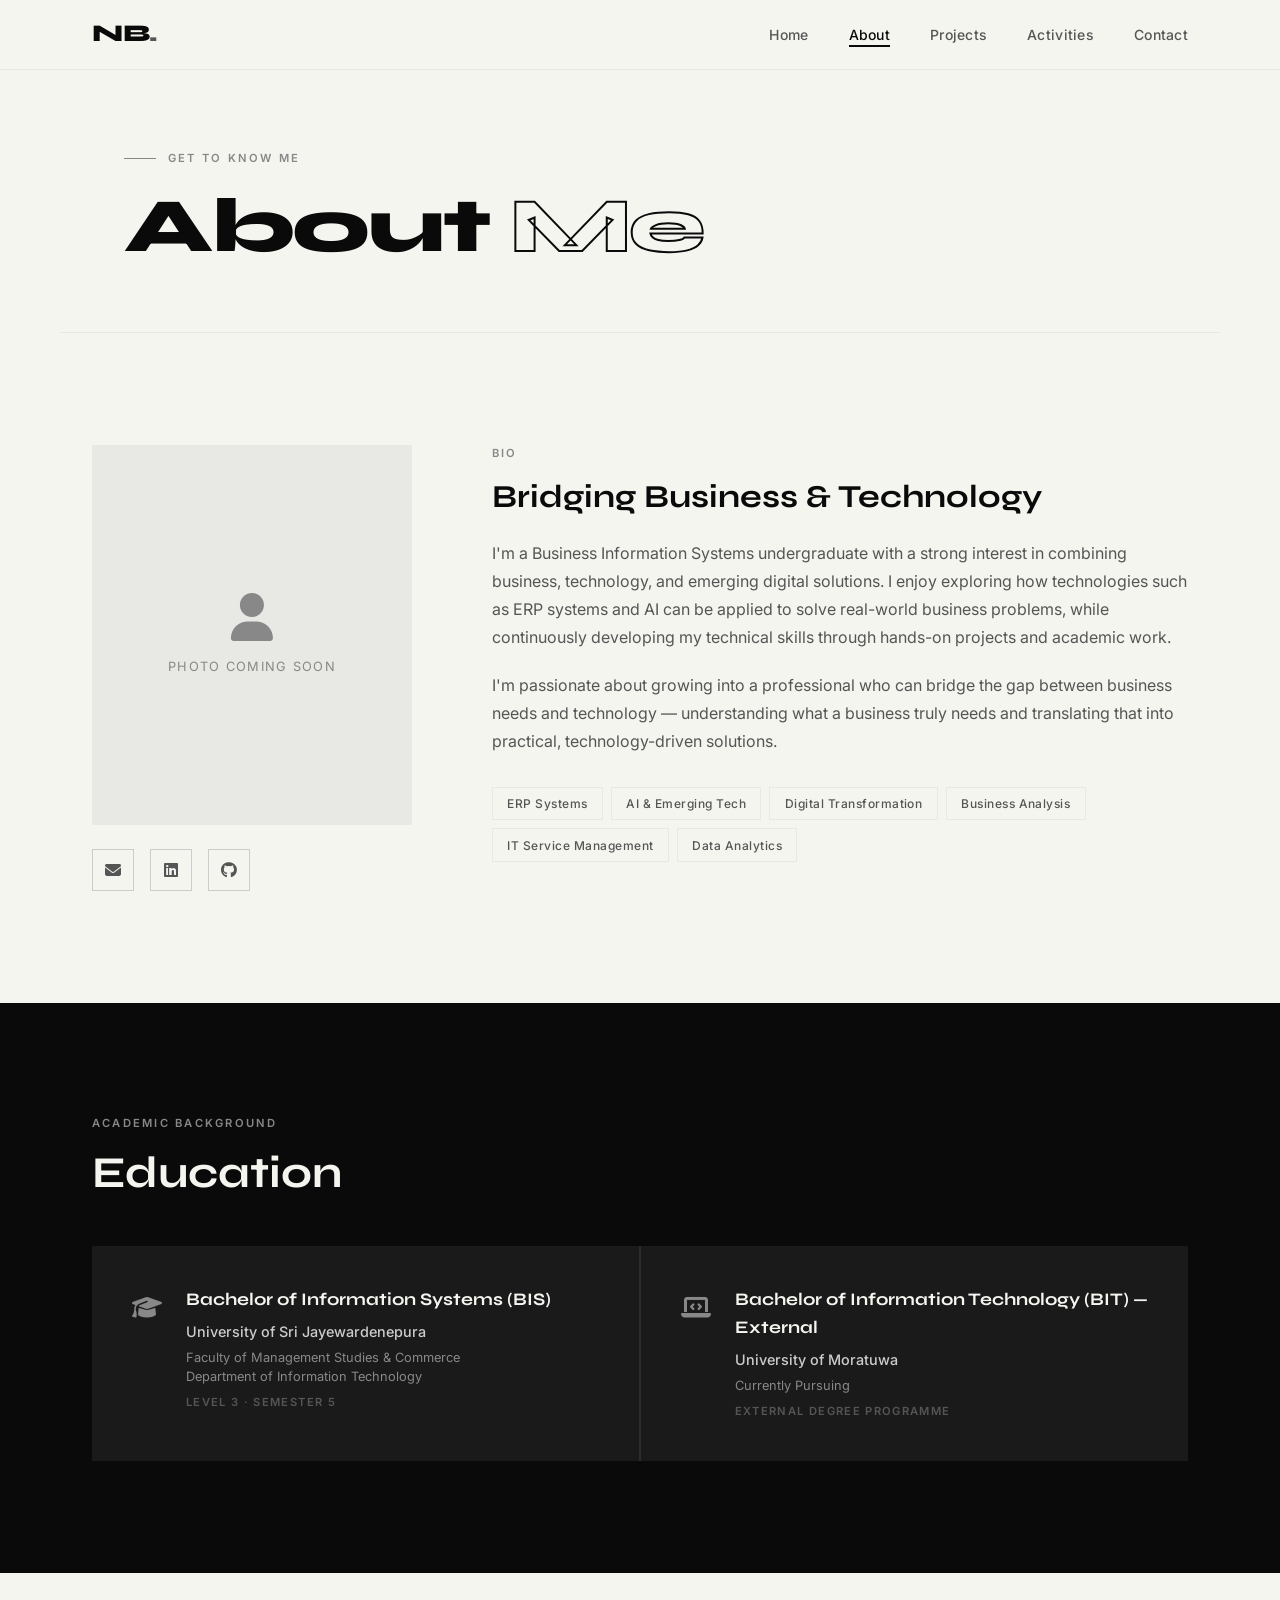
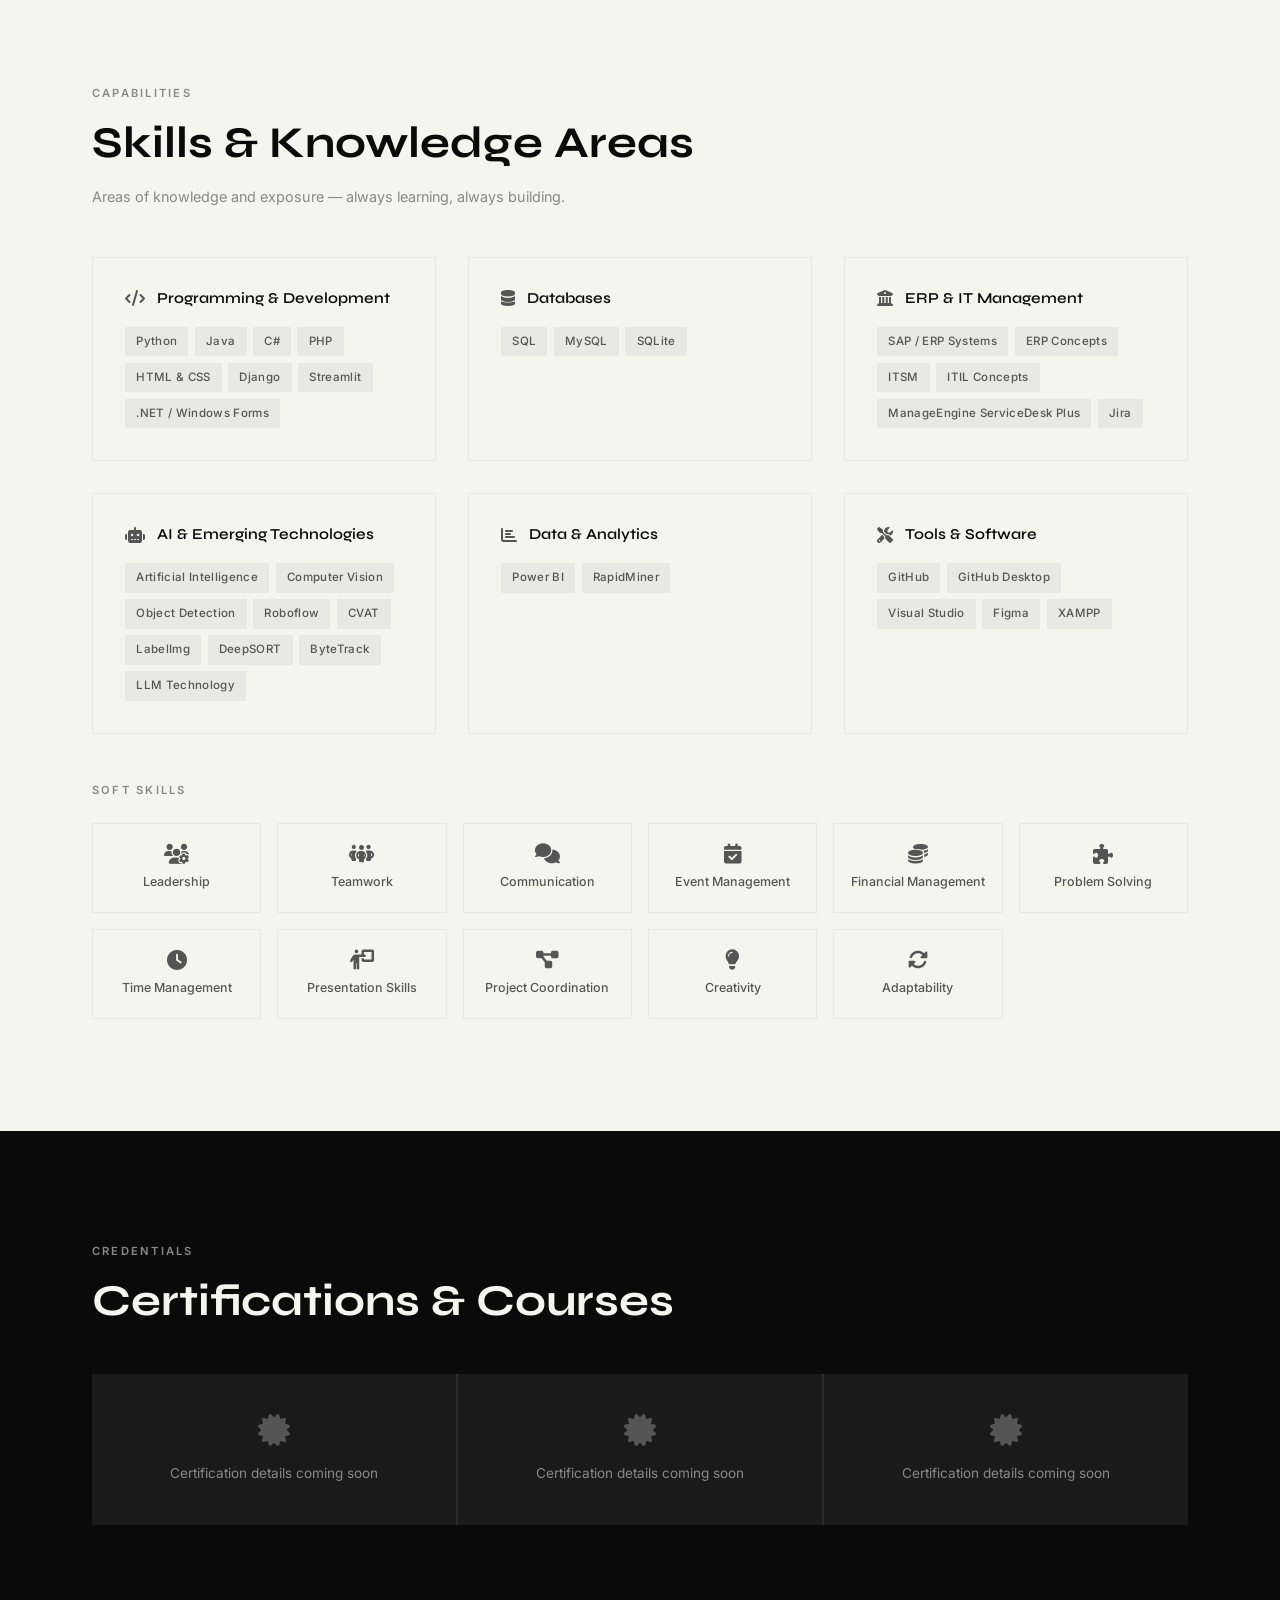
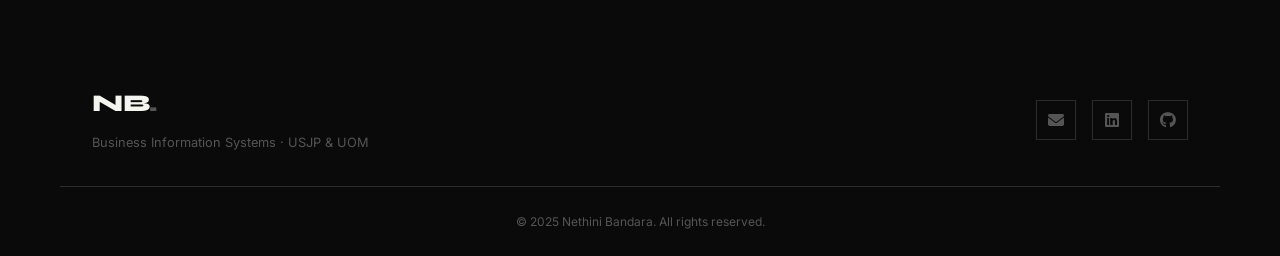
==== about.html @ 8d75675b "Add files via upload" ====
<!DOCTYPE html>
<html lang="en">
<head>
  <meta charset="UTF-8" />
  <meta name="viewport" content="width=device-width, initial-scale=1.0" />
  <title>About — Nethini Bandara</title>
  <link rel="stylesheet" href="style.css" />
  <link href="https://fonts.googleapis.com/css2?family=Syne:wght@400;500;600;700;800&family=Inter:wght@300;400;500;600&display=swap" rel="stylesheet" />
  <link rel="stylesheet" href="https://cdnjs.cloudflare.com/ajax/libs/font-awesome/6.5.0/css/all.min.css" />
</head>
<body>

  <nav class="nav" id="navbar">
    <div class="nav-inner">
      <a href="index.html" class="nav-logo">NB<span class="dot">.</span></a>
      <ul class="nav-links">
        <li><a href="index.html">Home</a></li>
        <li><a href="about.html" class="active">About</a></li>
        <li><a href="projects.html">Projects</a></li>
        <li><a href="activities.html">Activities</a></li>
        <li><a href="contact.html">Contact</a></li>
      </ul>
      <button class="hamburger" id="hamburger" aria-label="Menu">
        <span></span><span></span><span></span>
      </button>
    </div>
    <div class="mobile-menu" id="mobileMenu">
      <ul>
        <li><a href="index.html">Home</a></li>
        <li><a href="about.html">About</a></li>
        <li><a href="projects.html">Projects</a></li>
        <li><a href="activities.html">Activities</a></li>
        <li><a href="contact.html">Contact</a></li>
      </ul>
    </div>
  </nav>

  <!-- PAGE HEADER -->
  <section class="page-header">
    <div class="container">
      <div class="page-header-tag">Get to Know Me</div>
      <h1 class="page-title">About <span class="outline-text">Me</span></h1>
    </div>
  </section>

  <!-- ABOUT INTRO -->
  <section class="about-intro section">
    <div class="container about-grid">
      <div class="about-photo-wrap">
        <div class="about-photo-frame">
          <div class="photo-placeholder large">
            <i class="fa-solid fa-user"></i>
            <span>Photo coming soon</span>
          </div>
        </div>
        <div class="about-socials">
          <a href="mailto:nethinipudamthi@gmail.com" title="Email"><i class="fa-solid fa-envelope"></i></a>
          <a href="https://www.linkedin.com/in/nethini-bandara-02163535b" target="_blank" title="LinkedIn"><i class="fa-brands fa-linkedin"></i></a>
          <a href="https://github.com/NethiniBandara" target="_blank" title="GitHub"><i class="fa-brands fa-github"></i></a>
        </div>
      </div>
      <div class="about-text">
        <div class="section-label">Bio</div>
        <h2>Bridging Business & Technology</h2>
        <p class="about-bio">I'm a Business Information Systems undergraduate with a strong interest in combining business, technology, and emerging digital solutions. I enjoy exploring how technologies such as ERP systems and AI can be applied to solve real-world business problems, while continuously developing my technical skills through hands-on projects and academic work.</p>
        <p class="about-bio">I'm passionate about growing into a professional who can bridge the gap between business needs and technology — understanding what a business truly needs and translating that into practical, technology-driven solutions.</p>
        <div class="about-interests">
          <span>ERP Systems</span>
          <span>AI & Emerging Tech</span>
          <span>Digital Transformation</span>
          <span>Business Analysis</span>
          <span>IT Service Management</span>
          <span>Data Analytics</span>
        </div>
      </div>
    </div>
  </section>

  <!-- EDUCATION -->
  <section class="education-section section dark-section">
    <div class="container">
      <div class="section-label light">Academic Background</div>
      <h2 class="section-title light">Education</h2>
      <div class="edu-grid">
        <div class="edu-card">
          <div class="edu-icon"><i class="fa-solid fa-graduation-cap"></i></div>
          <div class="edu-body">
            <div class="edu-degree">Bachelor of Information Systems (BIS)</div>
            <div class="edu-uni">University of Sri Jayewardenepura</div>
            <div class="edu-dept">Faculty of Management Studies & Commerce<br>Department of Information Technology</div>
            <div class="edu-level">Level 3 · Semester 5</div>
          </div>
        </div>
        <div class="edu-card">
          <div class="edu-icon"><i class="fa-solid fa-laptop-code"></i></div>
          <div class="edu-body">
            <div class="edu-degree">Bachelor of Information Technology (BIT) — External</div>
            <div class="edu-uni">University of Moratuwa</div>
            <div class="edu-dept">Currently Pursuing</div>
            <div class="edu-level">External Degree Programme</div>
          </div>
        </div>
      </div>
    </div>
  </section>

  <!-- SKILLS -->
  <section class="skills-section section">
    <div class="container">
      <div class="section-label">Capabilities</div>
      <h2 class="section-title">Skills & Knowledge Areas</h2>
      <p class="skills-note">Areas of knowledge and exposure — always learning, always building.</p>

      <div class="skills-grid">

        <div class="skill-group">
          <div class="skill-group-header">
            <i class="fa-solid fa-code"></i>
            <h3>Programming & Development</h3>
          </div>
          <div class="skill-tags">
            <span>Python</span><span>Java</span><span>C#</span><span>PHP</span>
            <span>HTML & CSS</span><span>Django</span><span>Streamlit</span><span>.NET / Windows Forms</span>
          </div>
        </div>

        <div class="skill-group">
          <div class="skill-group-header">
            <i class="fa-solid fa-database"></i>
            <h3>Databases</h3>
          </div>
          <div class="skill-tags">
            <span>SQL</span><span>MySQL</span><span>SQLite</span>
          </div>
        </div>

        <div class="skill-group">
          <div class="skill-group-header">
            <i class="fa-solid fa-building-columns"></i>
            <h3>ERP & IT Management</h3>
          </div>
          <div class="skill-tags">
            <span>SAP / ERP Systems</span><span>ERP Concepts</span><span>ITSM</span>
            <span>ITIL Concepts</span><span>ManageEngine ServiceDesk Plus</span><span>Jira</span>
          </div>
        </div>

        <div class="skill-group">
          <div class="skill-group-header">
            <i class="fa-solid fa-robot"></i>
            <h3>AI & Emerging Technologies</h3>
          </div>
          <div class="skill-tags">
            <span>Artificial Intelligence</span><span>Computer Vision</span><span>Object Detection</span>
            <span>Roboflow</span><span>CVAT</span><span>LabelImg</span><span>DeepSORT</span><span>ByteTrack</span><span>LLM Technology</span>
          </div>
        </div>

        <div class="skill-group">
          <div class="skill-group-header">
            <i class="fa-solid fa-chart-bar"></i>
            <h3>Data & Analytics</h3>
          </div>
          <div class="skill-tags">
            <span>Power BI</span><span>RapidMiner</span>
          </div>
        </div>

        <div class="skill-group">
          <div class="skill-group-header">
            <i class="fa-solid fa-screwdriver-wrench"></i>
            <h3>Tools & Software</h3>
          </div>
          <div class="skill-tags">
            <span>GitHub</span><span>GitHub Desktop</span><span>Visual Studio</span>
            <span>Figma</span><span>XAMPP</span>
          </div>
        </div>

      </div>

      <!-- SOFT SKILLS -->
      <div class="soft-skills-wrap">
        <div class="section-label" style="margin-top: 3rem;">Soft Skills</div>
        <div class="soft-skills-grid">
          <div class="soft-item"><i class="fa-solid fa-users-gear"></i><span>Leadership</span></div>
          <div class="soft-item"><i class="fa-solid fa-people-group"></i><span>Teamwork</span></div>
          <div class="soft-item"><i class="fa-solid fa-comments"></i><span>Communication</span></div>
          <div class="soft-item"><i class="fa-solid fa-calendar-check"></i><span>Event Management</span></div>
          <div class="soft-item"><i class="fa-solid fa-coins"></i><span>Financial Management</span></div>
          <div class="soft-item"><i class="fa-solid fa-puzzle-piece"></i><span>Problem Solving</span></div>
          <div class="soft-item"><i class="fa-solid fa-clock"></i><span>Time Management</span></div>
          <div class="soft-item"><i class="fa-solid fa-person-chalkboard"></i><span>Presentation Skills</span></div>
          <div class="soft-item"><i class="fa-solid fa-diagram-project"></i><span>Project Coordination</span></div>
          <div class="soft-item"><i class="fa-solid fa-lightbulb"></i><span>Creativity</span></div>
          <div class="soft-item"><i class="fa-solid fa-rotate"></i><span>Adaptability</span></div>
        </div>
      </div>

    </div>
  </section>

  <!-- CERTIFICATIONS -->
  <section class="cert-section section dark-section">
    <div class="container">
      <div class="section-label light">Credentials</div>
      <h2 class="section-title light">Certifications & Courses</h2>
      <div class="cert-placeholder-grid">
        <div class="cert-placeholder-card">
          <i class="fa-solid fa-certificate"></i>
          <p>Certification details coming soon</p>
        </div>
        <div class="cert-placeholder-card">
          <i class="fa-solid fa-certificate"></i>
          <p>Certification details coming soon</p>
        </div>
        <div class="cert-placeholder-card">
          <i class="fa-solid fa-certificate"></i>
          <p>Certification details coming soon</p>
        </div>
      </div>
    </div>
  </section>

  <!-- FOOTER -->
  <footer class="footer">
    <div class="container footer-inner">
      <div class="footer-left">
        <div class="nav-logo">NB<span class="dot">.</span></div>
        <p>Business Information Systems · USJP & UOM</p>
      </div>
      <div class="footer-links">
        <a href="mailto:nethinipudamthi@gmail.com"><i class="fa-solid fa-envelope"></i></a>
        <a href="https://www.linkedin.com/in/nethini-bandara-02163535b" target="_blank"><i class="fa-brands fa-linkedin"></i></a>
        <a href="https://github.com/NethiniBandara" target="_blank"><i class="fa-brands fa-github"></i></a>
      </div>
    </div>
    <div class="footer-bottom">
      <p>© 2025 Nethini Bandara. All rights reserved.</p>
    </div>
  </footer>

  <script src="main.js"></script>
</body>
</html>
---- style.css ----
/* ===========================
   NETHINI BANDARA — PORTFOLIO
   Modern Black & White Design
   =========================== */

*, *::before, *::after { box-sizing: border-box; margin: 0; padding: 0; }

:root {
  --black: #0a0a0a;
  --white: #f5f5f0;
  --gray-1: #1a1a1a;
  --gray-2: #2c2c2c;
  --gray-3: #555;
  --gray-4: #888;
  --gray-5: #ccc;
  --gray-6: #e8e8e5;
  --accent: #f5f5f0;
  --font-display: 'Syne', sans-serif;
  --font-body: 'Inter', sans-serif;
  --nav-h: 70px;
  --radius: 4px;
  --transition: 0.3s cubic-bezier(0.4, 0, 0.2, 1);
}

html { scroll-behavior: smooth; }

body {
  font-family: var(--font-body);
  background: var(--white);
  color: var(--black);
  overflow-x: hidden;
  line-height: 1.6;
}

/* ===== TYPOGRAPHY ===== */
h1, h2, h3, h4 { font-family: var(--font-display); font-weight: 700; line-height: 1.1; }
p { color: var(--gray-3); line-height: 1.75; }
a { text-decoration: none; color: inherit; }

/* ===== LAYOUT ===== */
.container { max-width: 1160px; margin: 0 auto; padding: 0 2rem; }
.section { padding: 7rem 0; }
.dark-section { background: var(--black); }
.dark-section p { color: var(--gray-4); }

/* ===== NAV ===== */
.nav {
  position: fixed; top: 0; left: 0; right: 0; z-index: 100;
  height: var(--nav-h);
  background: rgba(245,245,240,0.92);
  backdrop-filter: blur(12px);
  border-bottom: 1px solid var(--gray-6);
  transition: var(--transition);
}
.nav.scrolled {
  background: rgba(245,245,240,0.98);
  border-bottom-color: var(--gray-5);
}
.nav-inner {
  display: flex; align-items: center; justify-content: space-between;
  max-width: 1160px; margin: 0 auto; padding: 0 2rem; height: 100%;
}
.nav-logo {
  font-family: var(--font-display);
  font-size: 1.5rem; font-weight: 800;
  color: var(--black); letter-spacing: -0.5px;
}
.dot { color: var(--gray-3); }
.nav-links { list-style: none; display: flex; gap: 2.5rem; }
.nav-links a {
  font-family: var(--font-body); font-size: 0.875rem;
  font-weight: 500; color: var(--gray-3); letter-spacing: 0.02em;
  transition: color var(--transition); position: relative;
}
.nav-links a::after {
  content: ''; position: absolute; bottom: -4px; left: 0;
  width: 0; height: 1.5px; background: var(--black);
  transition: width var(--transition);
}
.nav-links a:hover, .nav-links a.active { color: var(--black); }
.nav-links a:hover::after, .nav-links a.active::after { width: 100%; }

/* HAMBURGER */
.hamburger {
  display: none; flex-direction: column; gap: 5px;
  background: none; border: none; cursor: pointer; padding: 5px;
}
.hamburger span {
  display: block; width: 24px; height: 1.5px; background: var(--black);
  transition: var(--transition);
}
.hamburger.open span:nth-child(1) { transform: rotate(45deg) translate(4.5px, 4.5px); }
.hamburger.open span:nth-child(2) { opacity: 0; }
.hamburger.open span:nth-child(3) { transform: rotate(-45deg) translate(4.5px, -4.5px); }

/* MOBILE MENU */
.mobile-menu {
  display: none; background: var(--white);
  border-top: 1px solid var(--gray-6);
  padding: 1rem 2rem 2rem;
  position: absolute; top: var(--nav-h); left: 0; right: 0;
  box-shadow: 0 8px 24px rgba(0,0,0,0.08);
}
.mobile-menu.open { display: block; }
.mobile-menu ul { list-style: none; }
.mobile-menu ul li { padding: 0.75rem 0; border-bottom: 1px solid var(--gray-6); }
.mobile-menu ul li a { font-weight: 500; font-size: 1rem; color: var(--black); }

/* ===== BUTTONS ===== */
.btn-primary {
  display: inline-flex; align-items: center; gap: 0.5rem;
  background: var(--black); color: var(--white);
  padding: 0.85rem 2rem; font-family: var(--font-body);
  font-size: 0.875rem; font-weight: 500; letter-spacing: 0.04em;
  border: 1.5px solid var(--black); cursor: pointer;
  transition: var(--transition);
}
.btn-primary:hover { background: transparent; color: var(--black); }
.btn-primary.full-width { width: 100%; justify-content: center; }

.btn-outline {
  display: inline-flex; align-items: center; gap: 0.5rem;
  background: transparent; color: var(--black);
  padding: 0.85rem 2rem; font-family: var(--font-body);
  font-size: 0.875rem; font-weight: 500; letter-spacing: 0.04em;
  border: 1.5px solid var(--black); cursor: pointer;
  transition: var(--transition);
}
.btn-outline:hover { background: var(--black); color: var(--white); }
.btn-outline.light { color: var(--white); border-color: var(--white); }
.btn-outline.light:hover { background: var(--white); color: var(--black); }
.btn-outline.small { padding: 0.6rem 1.25rem; font-size: 0.8rem; }

/* ===== SECTION LABELS ===== */
.section-label {
  font-family: var(--font-body); font-size: 0.7rem;
  font-weight: 600; letter-spacing: 0.2em; text-transform: uppercase;
  color: var(--gray-4); margin-bottom: 1rem;
}
.section-label.light { color: var(--gray-4); }
.section-title { font-size: clamp(2rem, 4vw, 2.75rem); margin-bottom: 3rem; }
.section-title.light { color: var(--white); }

/* ===== HERO ===== */
.hero {
  min-height: 100vh; display: flex; align-items: center;
  padding: calc(var(--nav-h) + 4rem) 2rem 4rem;
  max-width: 1160px; margin: 0 auto;
  position: relative; gap: 4rem;
}
.hero-bg-text {
  position: fixed; top: 50%; left: 50%; transform: translate(-50%, -50%);
  font-family: var(--font-display); font-size: clamp(80px, 15vw, 180px);
  font-weight: 800; color: rgba(0,0,0,0.04); letter-spacing: -0.05em;
  pointer-events: none; white-space: nowrap; z-index: 0;
  user-select: none;
}
.hero-content { flex: 1; z-index: 1; }
.hero-tag {
  font-size: 0.7rem; font-weight: 600; letter-spacing: 0.2em;
  text-transform: uppercase; color: var(--gray-4); margin-bottom: 1.5rem;
  display: flex; align-items: center; gap: 0.75rem;
}
.hero-tag::before { content: ''; width: 2rem; height: 1px; background: var(--gray-4); }
.hero-name {
  font-size: clamp(3.5rem, 8vw, 6.5rem); font-weight: 800;
  line-height: 0.95; letter-spacing: -0.03em; margin-bottom: 1.75rem;
}
.outline-text {
  -webkit-text-stroke: 2px var(--black);
  color: transparent;
}
.hero-sub {
  font-size: 1.05rem; color: var(--gray-3); max-width: 440px;
  line-height: 1.75; margin-bottom: 2.5rem;
}
.hero-cta { display: flex; gap: 1rem; flex-wrap: wrap; }

/* HERO PHOTO */
.hero-photo-wrap {
  flex-shrink: 0; position: relative; z-index: 1;
}
.hero-photo-frame {
  width: 340px; height: 420px; border: 1.5px solid var(--gray-5);
  position: relative; overflow: hidden;
}
.photo-placeholder {
  width: 100%; height: 100%;
  display: flex; flex-direction: column; align-items: center; justify-content: center;
  gap: 1rem; background: var(--gray-6); color: var(--gray-4);
}
.photo-placeholder i { font-size: 3rem; }
.photo-placeholder span { font-size: 0.8rem; letter-spacing: 0.1em; text-transform: uppercase; }
.photo-placeholder.large { min-height: 380px; }

.hero-badge {
  position: absolute; bottom: -16px; right: -16px;
  background: var(--black); color: var(--white);
  padding: 0.75rem 1.25rem; display: flex; align-items: center; gap: 0.5rem;
  font-size: 0.75rem; font-weight: 600; letter-spacing: 0.08em;
}
.badge-icon { font-size: 1rem; }

/* SCROLL HINT */
.scroll-hint {
  position: absolute; bottom: 2rem; left: 2rem;
  display: flex; flex-direction: column; align-items: center; gap: 0.5rem;
  opacity: 0.4;
}
.scroll-hint span { font-size: 0.65rem; letter-spacing: 0.15em; text-transform: uppercase; writing-mode: vertical-rl; }
.scroll-line { width: 1px; height: 50px; background: var(--black); animation: scrollPulse 2s ease-in-out infinite; }
@keyframes scrollPulse { 0%, 100% { opacity: 0.3; } 50% { opacity: 1; } }

/* ===== FOCUS SECTION ===== */
.focus-grid {
  display: grid; grid-template-columns: repeat(auto-fit, minmax(240px, 1fr)); gap: 1.5px;
  background: var(--gray-5);
  border: 1.5px solid var(--gray-5);
}
.focus-card {
  background: var(--white); padding: 2.5rem 2rem;
  transition: var(--transition); cursor: default;
}
.focus-card:hover { background: var(--black); }
.focus-card:hover h3, .focus-card:hover p { color: var(--white); }
.focus-card:hover .focus-icon { color: var(--white); border-color: var(--gray-2); }
.focus-icon {
  font-size: 1.5rem; color: var(--black);
  margin-bottom: 1.25rem;
}
.focus-card h3 { font-size: 1.1rem; margin-bottom: 0.75rem; font-weight: 600; transition: var(--transition); }
.focus-card p { font-size: 0.9rem; transition: var(--transition); }

/* ===== FEATURED PROJECTS ===== */
.projects-preview { display: flex; flex-direction: column; gap: 0; }
.project-card-lg {
  display: flex; gap: 3rem; align-items: flex-start;
  padding: 2.5rem 0; border-bottom: 1px solid var(--gray-2);
  transition: var(--transition); cursor: default;
}
.project-card-lg:first-child { border-top: 1px solid var(--gray-2); }
.project-card-lg:hover .project-num { color: var(--white); }
.project-num {
  font-family: var(--font-display); font-size: 3rem; font-weight: 800;
  color: var(--gray-2); line-height: 1; flex-shrink: 0;
  transition: var(--transition); min-width: 70px;
}
.project-tags { display: flex; flex-wrap: wrap; gap: 0.5rem; margin-bottom: 0.75rem; }
.project-tags span {
  font-size: 0.65rem; font-weight: 600; letter-spacing: 0.12em;
  text-transform: uppercase; padding: 0.3rem 0.6rem;
  border: 1px solid var(--gray-2); color: var(--gray-4);
}
.project-info h3 { font-size: 1.35rem; margin-bottom: 0.6rem; color: var(--white); }
.project-info p { font-size: 0.9rem; color: var(--gray-4); max-width: 540px; margin-bottom: 1rem; }
.project-link {
  font-size: 0.8rem; font-weight: 600; letter-spacing: 0.1em;
  text-transform: uppercase; color: var(--white);
  display: inline-flex; align-items: center; gap: 0.4rem;
  border-bottom: 1px solid var(--gray-3); padding-bottom: 2px;
  transition: var(--transition);
}
.project-link:hover { color: var(--gray-5); border-color: var(--gray-5); }
.view-all-wrap { margin-top: 3rem; text-align: center; }

/* ===== SKILLS MARQUEE ===== */
.skills-strip { padding: 3rem 0; border-top: 1.5px solid var(--gray-6); border-bottom: 1.5px solid var(--gray-6); }
.skills-marquee-wrap { overflow: hidden; margin-top: 1rem; }
.skills-marquee {
  display: flex; gap: 1.5rem; animation: marquee 25s linear infinite;
  width: max-content;
}
.skills-marquee span {
  font-size: 0.8rem; font-weight: 500; letter-spacing: 0.08em;
  white-space: nowrap; color: var(--gray-3); padding: 0.3rem 0;
}
.skills-marquee span:nth-child(even) { color: var(--gray-5); }
@keyframes marquee { from { transform: translateX(0); } to { transform: translateX(-50%); } }

/* ===== ACHIEVEMENT HIGHLIGHT ===== */
.achievement-highlight {
  display: flex; align-items: center; gap: 2rem;
  padding: 2.5rem; border: 1.5px solid var(--gray-6); flex-wrap: wrap;
}
.achievement-icon { font-size: 2.5rem; color: var(--black); flex-shrink: 0; }
.achievement-text { flex: 1; }
.achievement-text h3 { font-size: 1.25rem; margin-bottom: 0.4rem; }
.achievement-text p { font-size: 0.9rem; }

/* ===== PAGE HEADER ===== */
.page-header {
  padding: calc(var(--nav-h) + 5rem) 2rem 4rem;
  max-width: 1160px; margin: 0 auto;
  border-bottom: 1.5px solid var(--gray-6);
}
.page-header-tag {
  font-size: 0.7rem; font-weight: 600; letter-spacing: 0.2em;
  text-transform: uppercase; color: var(--gray-4); margin-bottom: 1rem;
  display: flex; align-items: center; gap: 0.75rem;
}
.page-header-tag::before { content: ''; width: 2rem; height: 1px; background: var(--gray-4); }
.page-title { font-size: clamp(2.5rem, 6vw, 5rem); font-weight: 800; letter-spacing: -0.03em; }

/* ===== ABOUT PAGE ===== */
.about-grid {
  display: grid; grid-template-columns: 320px 1fr; gap: 5rem; align-items: start;
}
.about-photo-wrap { position: sticky; top: calc(var(--nav-h) + 2rem); }
.about-photo-frame { margin-bottom: 1.5rem; }
.about-socials { display: flex; gap: 1rem; }
.about-socials a {
  width: 42px; height: 42px; border: 1.5px solid var(--gray-5);
  display: flex; align-items: center; justify-content: center;
  font-size: 1rem; color: var(--gray-3); transition: var(--transition);
}
.about-socials a:hover { background: var(--black); color: var(--white); border-color: var(--black); }
.about-text h2 { font-size: 2rem; margin-bottom: 1.5rem; }
.about-bio { font-size: 1rem; margin-bottom: 1.25rem; }
.about-interests { display: flex; flex-wrap: wrap; gap: 0.5rem; margin-top: 2rem; }
.about-interests span {
  font-size: 0.75rem; font-weight: 500; padding: 0.4rem 0.9rem;
  border: 1.5px solid var(--gray-6); color: var(--gray-3);
  letter-spacing: 0.04em;
}

/* ===== EDUCATION ===== */
.edu-grid { display: grid; grid-template-columns: repeat(auto-fit, minmax(300px, 1fr)); gap: 1.5px; background: var(--gray-2); }
.edu-card {
  background: var(--gray-1); padding: 2.5rem;
  display: flex; gap: 1.5rem; align-items: flex-start;
}
.edu-icon { font-size: 1.5rem; color: var(--gray-4); flex-shrink: 0; padding-top: 0.2rem; }
.edu-degree { font-family: var(--font-display); font-size: 1.1rem; font-weight: 700; color: var(--white); margin-bottom: 0.4rem; }
.edu-uni { font-size: 0.9rem; color: var(--gray-5); font-weight: 500; margin-bottom: 0.3rem; }
.edu-dept { font-size: 0.8rem; color: var(--gray-4); margin-bottom: 0.5rem; line-height: 1.5; }
.edu-level { font-size: 0.7rem; font-weight: 600; letter-spacing: 0.12em; text-transform: uppercase; color: var(--gray-3); }

/* ===== SKILLS PAGE ===== */
.skills-note { font-size: 0.9rem; color: var(--gray-4); margin-bottom: 3rem; margin-top: -2rem; }
.skills-grid { display: grid; grid-template-columns: repeat(auto-fit, minmax(300px, 1fr)); gap: 2rem; }
.skill-group { border: 1.5px solid var(--gray-6); padding: 2rem; }
.skill-group-header { display: flex; align-items: center; gap: 0.75rem; margin-bottom: 1.25rem; }
.skill-group-header i { font-size: 1rem; color: var(--gray-3); }
.skill-group-header h3 { font-size: 0.95rem; font-weight: 600; color: var(--black); }
.skill-tags { display: flex; flex-wrap: wrap; gap: 0.4rem; }
.skill-tags span {
  font-size: 0.72rem; font-weight: 500; padding: 0.35rem 0.7rem;
  background: var(--gray-6); color: var(--gray-3); letter-spacing: 0.03em;
}

/* SOFT SKILLS */
.soft-skills-grid { display: grid; grid-template-columns: repeat(auto-fill, minmax(150px, 1fr)); gap: 1rem; margin-top: 1.5rem; }
.soft-item {
  display: flex; flex-direction: column; align-items: center;
  gap: 0.5rem; padding: 1.25rem 1rem; border: 1.5px solid var(--gray-6);
  text-align: center; transition: var(--transition);
}
.soft-item:hover { background: var(--black); border-color: var(--black); }
.soft-item:hover i, .soft-item:hover span { color: var(--white); }
.soft-item i { font-size: 1.25rem; color: var(--gray-3); transition: var(--transition); }
.soft-item span { font-size: 0.78rem; font-weight: 500; color: var(--gray-3); transition: var(--transition); }

/* CERTS */
.cert-placeholder-grid { display: grid; grid-template-columns: repeat(auto-fit, minmax(240px, 1fr)); gap: 1.5px; background: var(--gray-2); }
.cert-placeholder-card {
  background: var(--gray-1); padding: 2.5rem; text-align: center;
  display: flex; flex-direction: column; align-items: center; gap: 1rem;
}
.cert-placeholder-card i { font-size: 2rem; color: var(--gray-3); }
.cert-placeholder-card p { font-size: 0.85rem; color: var(--gray-4); }

/* ===== PROJECTS PAGE ===== */
.projects-section .container { display: flex; flex-direction: column; gap: 0; }
.project-full-card {
  padding: 3.5rem 0; border-bottom: 1.5px solid var(--gray-6);
  animation: fadeUp 0.5s ease both;
}
.project-full-header {
  display: flex; align-items: flex-start; gap: 2rem; margin-bottom: 2rem;
}
.project-num-lg {
  font-family: var(--font-display); font-size: 4rem; font-weight: 800;
  color: var(--gray-6); line-height: 1; flex-shrink: 0;
}
.project-full-header h2 { font-size: 1.75rem; margin-top: 0.25rem; }
.project-full-body { display: grid; grid-template-columns: 1fr 380px; gap: 3rem; }
.project-full-desc p { margin-bottom: 1.5rem; }
.project-detail-row { display: flex; gap: 2.5rem; margin-bottom: 1.5rem; }
.project-detail .detail-label {
  font-size: 0.65rem; font-weight: 600; letter-spacing: 0.15em;
  text-transform: uppercase; color: var(--gray-4); margin-bottom: 0.25rem;
}
.project-detail .detail-val { font-size: 0.9rem; font-weight: 500; color: var(--black); }
.project-tech-wrap .detail-label { margin-bottom: 0.75rem; }
.project-tech-tags { display: flex; flex-wrap: wrap; gap: 0.4rem; }
.project-tech-tags span {
  font-size: 0.72rem; font-weight: 500; padding: 0.35rem 0.7rem;
  border: 1px solid var(--gray-5); color: var(--gray-3);
}
.project-screenshot-placeholder {
  aspect-ratio: 16/10; background: var(--gray-6); border: 1.5px solid var(--gray-5);
  display: flex; flex-direction: column; align-items: center; justify-content: center;
  gap: 0.75rem; color: var(--gray-4); margin-bottom: 1rem;
}
.project-screenshot-placeholder i { font-size: 2rem; }
.project-screenshot-placeholder p { font-size: 0.8rem; }
.project-links-row { display: flex; gap: 0.75rem; flex-wrap: wrap; }
.project-link-btn {
  display: inline-flex; align-items: center; gap: 0.4rem;
  padding: 0.6rem 1.1rem; border: 1.5px solid var(--black); font-size: 0.8rem;
  font-weight: 500; transition: var(--transition);
}
.project-link-btn:hover { background: var(--black); color: var(--white); }
.project-link-btn.disabled { border-color: var(--gray-5); color: var(--gray-4); pointer-events: none; }

/* ===== ACTIVITIES PAGE ===== */
.achievement-cards { display: flex; flex-direction: column; gap: 1.5px; background: var(--gray-6); }
.ach-card {
  background: var(--white); padding: 2rem 2.5rem;
  display: flex; gap: 1.5rem; align-items: flex-start; transition: var(--transition);
}
.ach-card:hover { background: var(--gray-6); }
.highlight-card { border-left: 3px solid var(--black); }
.ach-icon { font-size: 1.5rem; color: var(--black); flex-shrink: 0; padding-top: 0.2rem; }
.ach-tag {
  font-size: 0.65rem; font-weight: 700; letter-spacing: 0.15em; text-transform: uppercase;
  color: var(--gray-4); margin-bottom: 0.35rem;
}
.ach-body h3 { font-size: 1.1rem; margin-bottom: 0.5rem; }
.ach-body p { font-size: 0.9rem; }

.leadership-grid { display: grid; grid-template-columns: repeat(auto-fit, minmax(280px, 1fr)); gap: 1.5px; background: var(--gray-2); }
.lead-card { background: var(--gray-1); padding: 2rem; }
.lead-card-top { display: flex; gap: 1rem; align-items: flex-start; margin-bottom: 1rem; }
.lead-icon { font-size: 1.25rem; color: var(--gray-3); flex-shrink: 0; padding-top: 0.2rem; }
.lead-org h3 { font-size: 0.95rem; font-weight: 700; color: var(--white); margin-bottom: 0.25rem; }
.lead-role { font-size: 0.8rem; font-weight: 600; color: var(--gray-4); margin-bottom: 0.15rem; }
.lead-period { font-size: 0.72rem; color: var(--gray-3); }
.lead-card p { font-size: 0.875rem; color: var(--gray-4); }
.lead-events { display: flex; gap: 0.5rem; flex-wrap: wrap; margin-top: 1rem; }
.lead-events span {
  font-size: 0.7rem; font-weight: 600; padding: 0.3rem 0.6rem;
  border: 1px solid var(--gray-3); color: var(--gray-4); display: flex; align-items: center; gap: 0.3rem;
}
.lead-events span i { font-size: 0.55rem; }

.interests-grid { display: grid; grid-template-columns: repeat(auto-fill, minmax(200px, 1fr)); gap: 1rem; }
.interest-item {
  display: flex; align-items: center; gap: 0.75rem;
  padding: 1rem 1.25rem; border: 1.5px solid var(--gray-6);
  transition: var(--transition);
}
.interest-item:hover { background: var(--black); border-color: var(--black); }
.interest-item:hover i, .interest-item:hover span { color: var(--white); }
.interest-item i { font-size: 1rem; color: var(--gray-3); transition: var(--transition); }
.interest-item span { font-size: 0.85rem; font-weight: 500; color: var(--black); transition: var(--transition); }

/* ===== CONTACT PAGE ===== */
.contact-grid { display: grid; grid-template-columns: 1fr 1fr; gap: 5rem; align-items: start; }
.contact-left h2 { font-size: 2rem; margin-bottom: 1.25rem; }
.contact-left > p { font-size: 0.95rem; margin-bottom: 2.5rem; }
.contact-cards { display: flex; flex-direction: column; gap: 1px; background: var(--gray-6); }
.contact-card {
  background: var(--white); padding: 1.25rem 1.5rem;
  display: flex; align-items: center; gap: 1rem; transition: var(--transition);
}
.contact-card:hover { background: var(--black); }
.contact-card:hover .contact-card-label,
.contact-card:hover .contact-card-val,
.contact-card:hover .contact-card-icon,
.contact-card:hover .contact-card-arrow { color: var(--white); }
.contact-card-icon { font-size: 1.25rem; color: var(--black); flex-shrink: 0; transition: var(--transition); }
.contact-card-body { flex: 1; }
.contact-card-label { font-size: 0.65rem; font-weight: 600; letter-spacing: 0.15em; text-transform: uppercase; color: var(--gray-4); margin-bottom: 0.15rem; transition: var(--transition); }
.contact-card-val { font-size: 0.875rem; color: var(--black); font-weight: 500; transition: var(--transition); }
.contact-card-arrow { font-size: 0.75rem; color: var(--gray-4); transition: var(--transition); }

/* FORM */
.contact-form-wrap {
  border: 1.5px solid var(--gray-6); padding: 2.5rem;
}
.contact-form-wrap h3 { font-size: 1.25rem; margin-bottom: 1.75rem; }
.form-group { margin-bottom: 1.25rem; }
.form-group label {
  display: block; font-size: 0.72rem; font-weight: 600; letter-spacing: 0.1em;
  text-transform: uppercase; color: var(--gray-4); margin-bottom: 0.4rem;
}
.form-group input, .form-group textarea {
  width: 100%; padding: 0.8rem 1rem; border: 1.5px solid var(--gray-6);
  background: var(--white); font-family: var(--font-body); font-size: 0.9rem;
  color: var(--black); outline: none; transition: border-color var(--transition);
  resize: vertical;
}
.form-group input:focus, .form-group textarea:focus { border-color: var(--black); }
.form-note { font-size: 0.75rem; color: var(--gray-4); margin-top: 0.75rem; }
.form-success {
  display: flex; align-items: center; gap: 0.5rem;
  color: #2d6a2d; background: #e8f5e8; padding: 0.75rem 1rem;
  font-size: 0.85rem; margin-top: 0.75rem; font-weight: 500;
}
.hidden { display: none !important; }

/* ===== FOOTER ===== */
.footer { background: var(--black); padding: 3rem 0 1.5rem; margin-top: 0; }
.footer-inner { display: flex; justify-content: space-between; align-items: center; flex-wrap: wrap; gap: 1.5rem; padding-bottom: 2rem; border-bottom: 1px solid var(--gray-2); }
.footer-left .nav-logo { color: var(--white); margin-bottom: 0.5rem; }
.footer-left p { font-size: 0.8rem; color: var(--gray-3); }
.footer-links { display: flex; gap: 1rem; }
.footer-links a {
  width: 40px; height: 40px; border: 1px solid var(--gray-2);
  display: flex; align-items: center; justify-content: center;
  color: var(--gray-3); font-size: 1rem; transition: var(--transition);
}
.footer-links a:hover { border-color: var(--white); color: var(--white); }
.footer-bottom { text-align: center; padding-top: 1.5rem; }
.footer-bottom p { font-size: 0.75rem; color: var(--gray-3); }

/* ===== ANIMATIONS ===== */
@keyframes fadeUp {
  from { opacity: 0; transform: translateY(20px); }
  to { opacity: 1; transform: translateY(0); }
}
.fade-up { opacity: 0; transform: translateY(24px); transition: opacity 0.6s ease, transform 0.6s ease; }
.fade-up.visible { opacity: 1; transform: translateY(0); }

/* ===== RESPONSIVE ===== */
@media (max-width: 900px) {
  .nav-links { display: none; }
  .hamburger { display: flex; }
  .hero { flex-direction: column; text-align: center; padding-top: calc(var(--nav-h) + 3rem); }
  .hero-tag { justify-content: center; }
  .hero-cta { justify-content: center; }
  .hero-photo-wrap { order: -1; }
  .hero-photo-frame { width: 260px; height: 320px; }
  .hero-sub { margin: 0 auto 2.5rem; }
  .about-grid { grid-template-columns: 1fr; }
  .about-photo-wrap { position: static; }
  .project-full-body { grid-template-columns: 1fr; }
  .contact-grid { grid-template-columns: 1fr; gap: 3rem; }
  .achievement-highlight { flex-direction: column; }
  .scroll-hint { display: none; }
}

@media (max-width: 600px) {
  .section { padding: 4rem 0; }
  .hero-photo-frame { width: 220px; height: 280px; }
  .project-full-header { flex-direction: column; gap: 0.5rem; }
  .project-num-lg { font-size: 2.5rem; }
  .skills-grid { grid-template-columns: 1fr; }
  .soft-skills-grid { grid-template-columns: repeat(auto-fill, minmax(120px, 1fr)); }
}
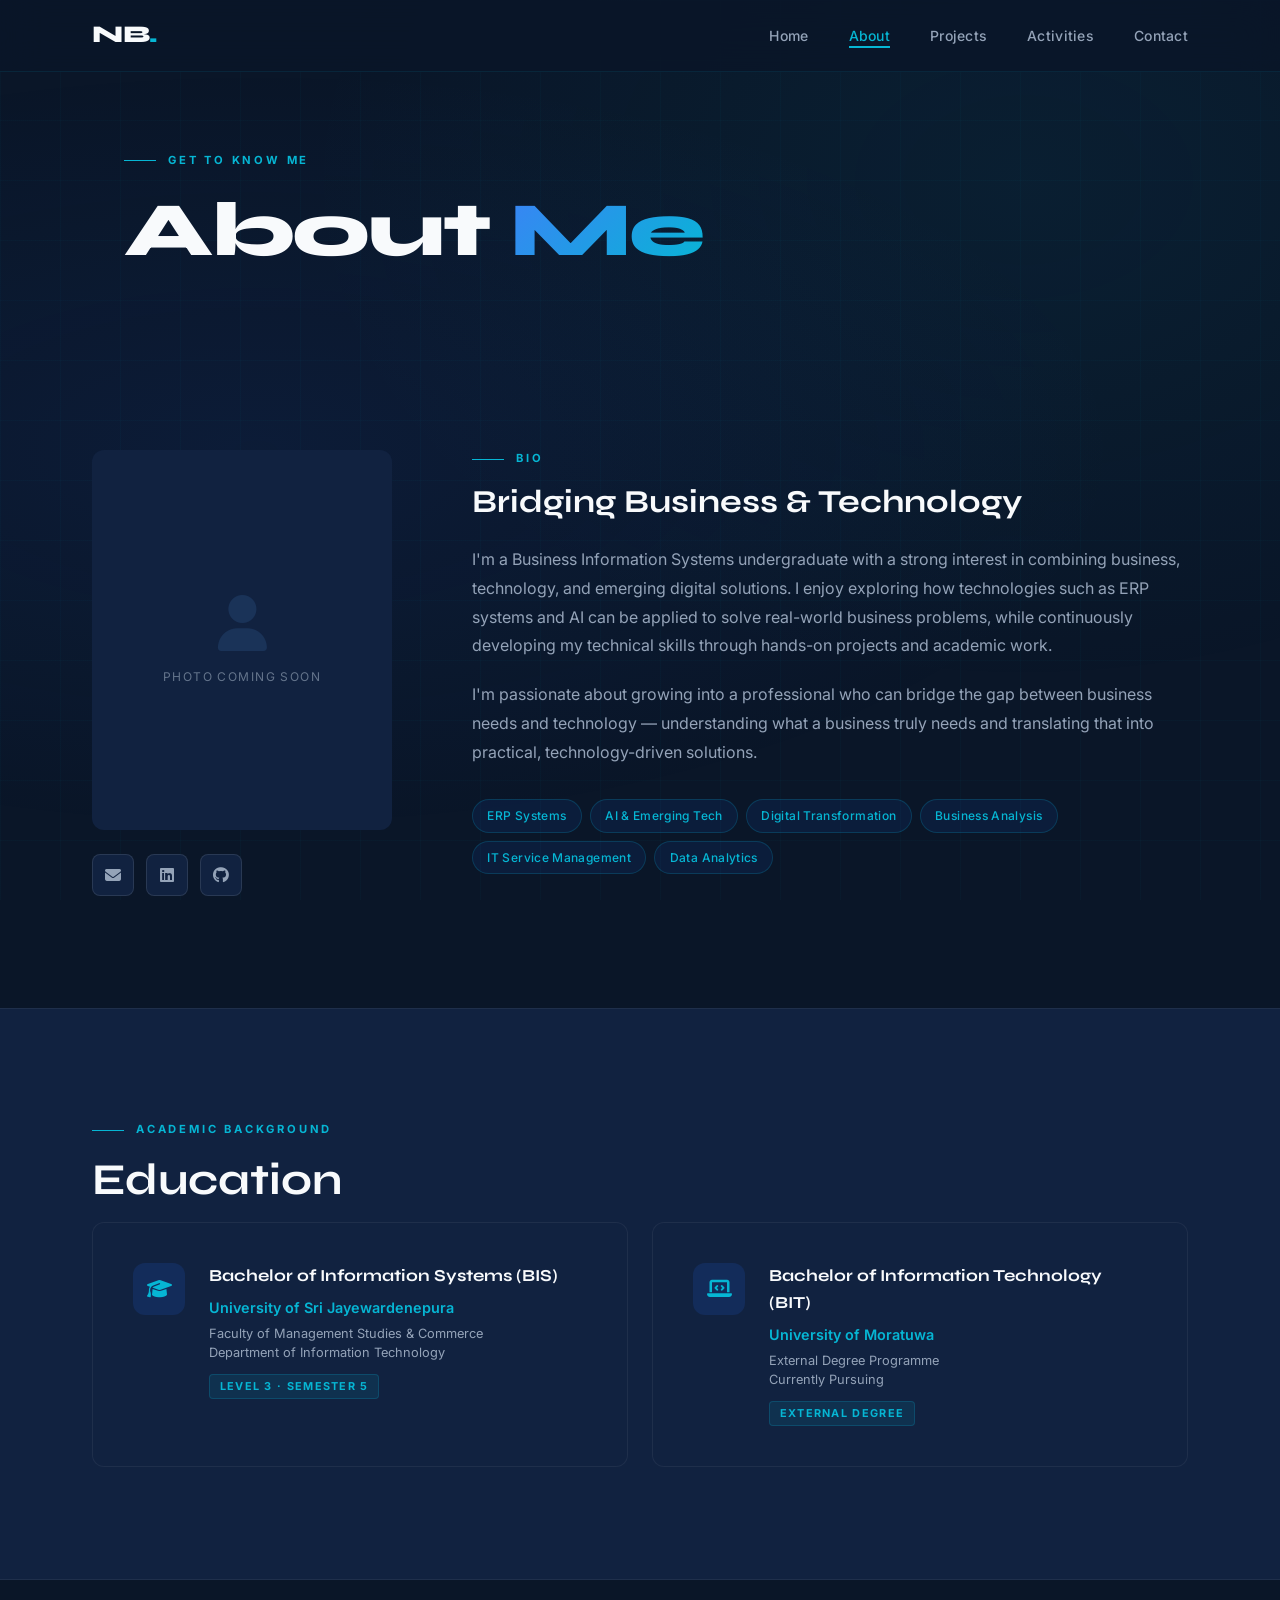
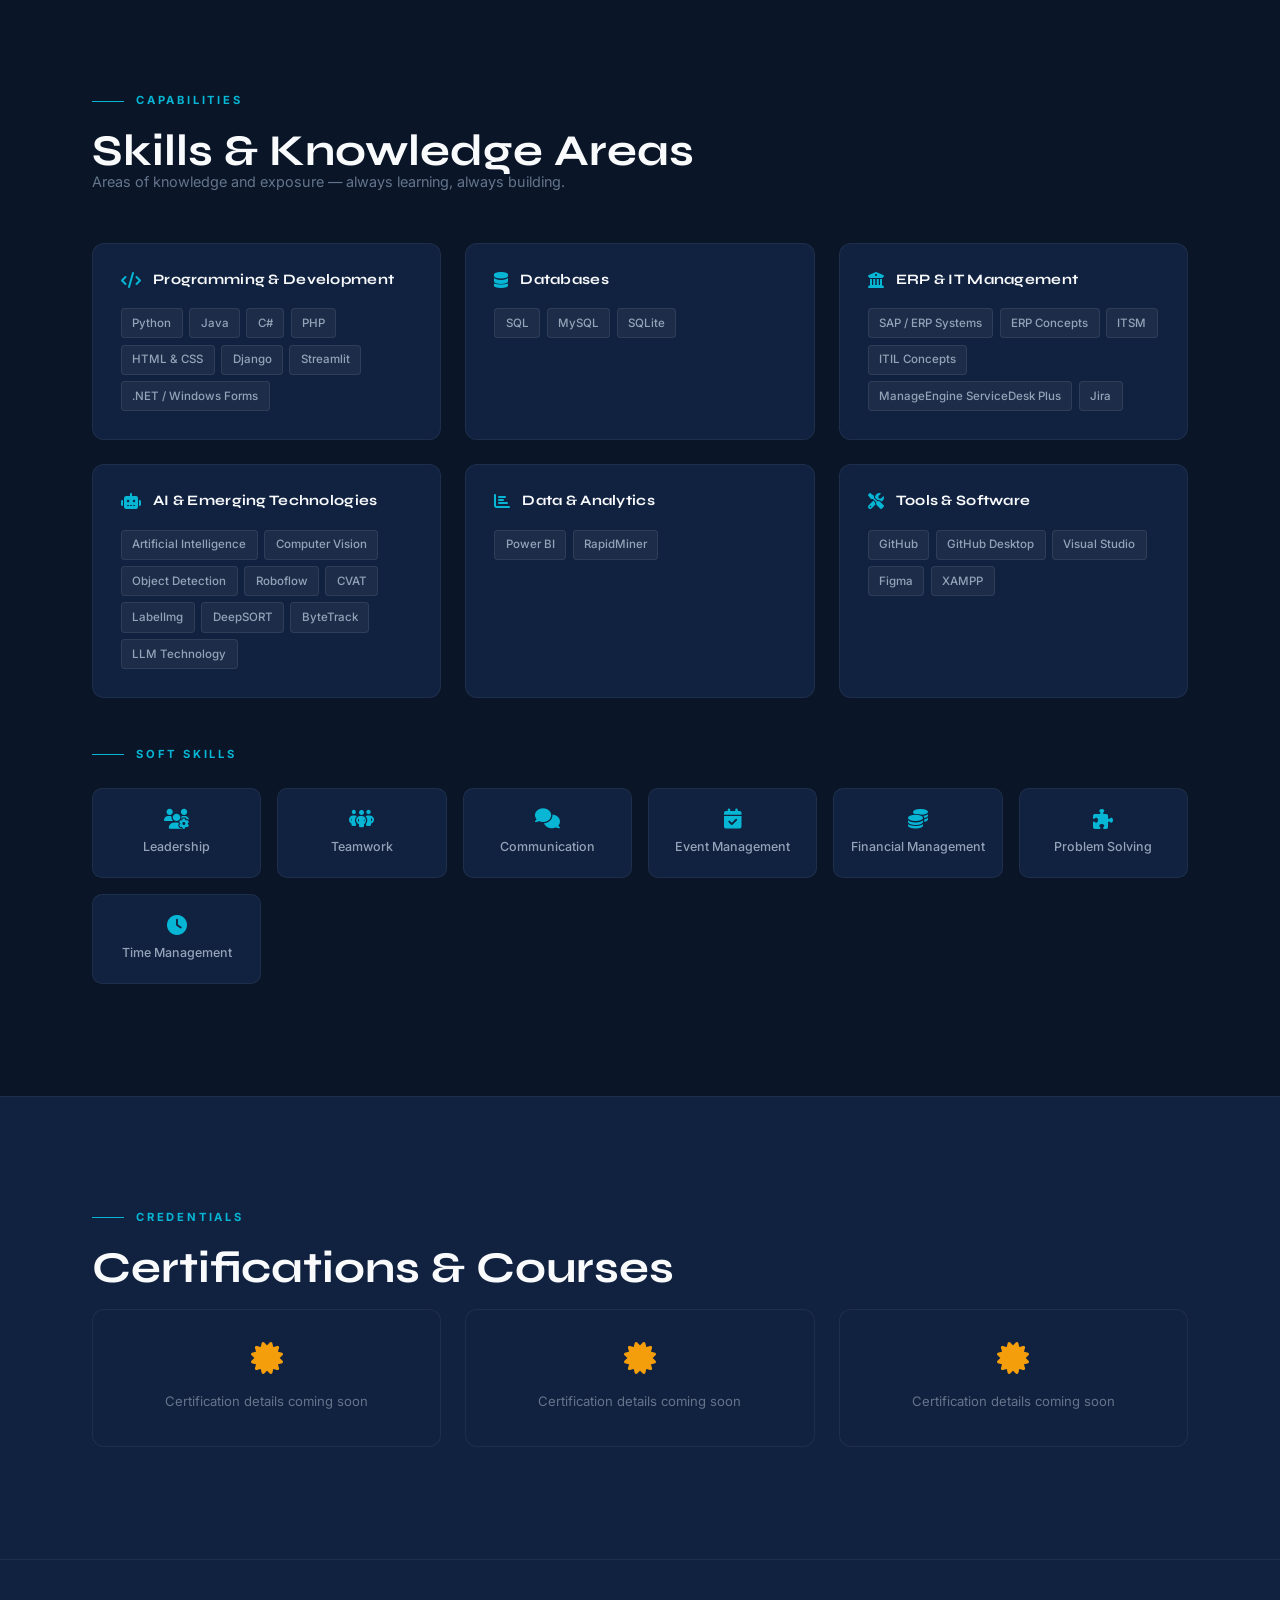
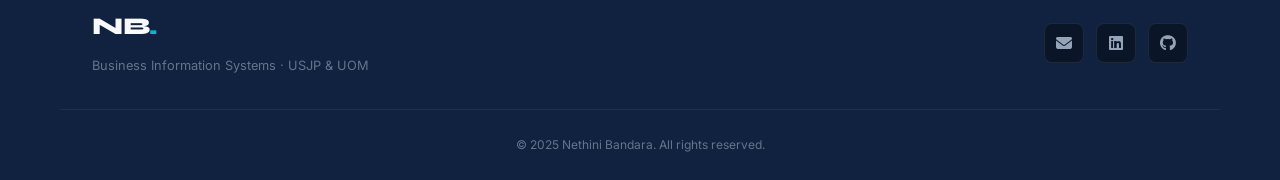
==== commit dcdeb7f5: "Add files via upload" ====
--- a/about.html
+++ b/about.html
@@ -9,7 +9,6 @@
   <link rel="stylesheet" href="https://cdnjs.cloudflare.com/ajax/libs/font-awesome/6.5.0/css/all.min.css" />
 </head>
 <body>
-
   <nav class="nav" id="navbar">
     <div class="nav-inner">
       <a href="index.html" class="nav-logo">NB<span class="dot">.</span></a>
@@ -20,30 +19,24 @@
         <li><a href="activities.html">Activities</a></li>
         <li><a href="contact.html">Contact</a></li>
       </ul>
-      <button class="hamburger" id="hamburger" aria-label="Menu">
-        <span></span><span></span><span></span>
-      </button>
+      <button class="hamburger" id="hamburger"><span></span><span></span><span></span></button>
     </div>
     <div class="mobile-menu" id="mobileMenu">
       <ul>
-        <li><a href="index.html">Home</a></li>
-        <li><a href="about.html">About</a></li>
-        <li><a href="projects.html">Projects</a></li>
-        <li><a href="activities.html">Activities</a></li>
+        <li><a href="index.html">Home</a></li><li><a href="about.html">About</a></li>
+        <li><a href="projects.html">Projects</a></li><li><a href="activities.html">Activities</a></li>
         <li><a href="contact.html">Contact</a></li>
       </ul>
     </div>
   </nav>
 
-  <!-- PAGE HEADER -->
   <section class="page-header">
     <div class="container">
       <div class="page-header-tag">Get to Know Me</div>
-      <h1 class="page-title">About <span class="outline-text">Me</span></h1>
+      <h1 class="page-title">About <span class="highlight">Me</span></h1>
     </div>
   </section>
 
-  <!-- ABOUT INTRO -->
   <section class="about-intro section">
     <div class="container about-grid">
       <div class="about-photo-wrap">
@@ -65,25 +58,20 @@
         <p class="about-bio">I'm a Business Information Systems undergraduate with a strong interest in combining business, technology, and emerging digital solutions. I enjoy exploring how technologies such as ERP systems and AI can be applied to solve real-world business problems, while continuously developing my technical skills through hands-on projects and academic work.</p>
         <p class="about-bio">I'm passionate about growing into a professional who can bridge the gap between business needs and technology — understanding what a business truly needs and translating that into practical, technology-driven solutions.</p>
         <div class="about-interests">
-          <span>ERP Systems</span>
-          <span>AI & Emerging Tech</span>
-          <span>Digital Transformation</span>
-          <span>Business Analysis</span>
-          <span>IT Service Management</span>
-          <span>Data Analytics</span>
+          <span>ERP Systems</span><span>AI & Emerging Tech</span><span>Digital Transformation</span>
+          <span>Business Analysis</span><span>IT Service Management</span><span>Data Analytics</span>
         </div>
       </div>
     </div>
   </section>
 
-  <!-- EDUCATION -->
-  <section class="education-section section dark-section">
+  <section class="section" style="background: var(--navy-2); border-top: 1px solid rgba(255,255,255,0.06); border-bottom: 1px solid rgba(255,255,255,0.06);">
     <div class="container">
-      <div class="section-label light">Academic Background</div>
-      <h2 class="section-title light">Education</h2>
+      <div class="section-label">Academic Background</div>
+      <h2 class="section-title">Education</h2>
       <div class="edu-grid">
         <div class="edu-card">
-          <div class="edu-icon"><i class="fa-solid fa-graduation-cap"></i></div>
+          <div class="edu-icon-wrap"><i class="fa-solid fa-graduation-cap"></i></div>
           <div class="edu-body">
             <div class="edu-degree">Bachelor of Information Systems (BIS)</div>
             <div class="edu-uni">University of Sri Jayewardenepura</div>
@@ -92,96 +80,62 @@
           </div>
         </div>
         <div class="edu-card">
-          <div class="edu-icon"><i class="fa-solid fa-laptop-code"></i></div>
+          <div class="edu-icon-wrap"><i class="fa-solid fa-laptop-code"></i></div>
           <div class="edu-body">
-            <div class="edu-degree">Bachelor of Information Technology (BIT) — External</div>
+            <div class="edu-degree">Bachelor of Information Technology (BIT)</div>
             <div class="edu-uni">University of Moratuwa</div>
-            <div class="edu-dept">Currently Pursuing</div>
-            <div class="edu-level">External Degree Programme</div>
+            <div class="edu-dept">External Degree Programme<br>Currently Pursuing</div>
+            <div class="edu-level">External Degree</div>
           </div>
         </div>
       </div>
     </div>
   </section>
 
-  <!-- SKILLS -->
   <section class="skills-section section">
     <div class="container">
       <div class="section-label">Capabilities</div>
       <h2 class="section-title">Skills & Knowledge Areas</h2>
       <p class="skills-note">Areas of knowledge and exposure — always learning, always building.</p>
-
       <div class="skills-grid">
-
         <div class="skill-group">
-          <div class="skill-group-header">
-            <i class="fa-solid fa-code"></i>
-            <h3>Programming & Development</h3>
-          </div>
+          <div class="skill-group-header"><i class="fa-solid fa-code"></i><h3>Programming & Development</h3></div>
           <div class="skill-tags">
             <span>Python</span><span>Java</span><span>C#</span><span>PHP</span>
             <span>HTML & CSS</span><span>Django</span><span>Streamlit</span><span>.NET / Windows Forms</span>
           </div>
         </div>
-
         <div class="skill-group">
-          <div class="skill-group-header">
-            <i class="fa-solid fa-database"></i>
-            <h3>Databases</h3>
-          </div>
-          <div class="skill-tags">
-            <span>SQL</span><span>MySQL</span><span>SQLite</span>
-          </div>
+          <div class="skill-group-header"><i class="fa-solid fa-database"></i><h3>Databases</h3></div>
+          <div class="skill-tags"><span>SQL</span><span>MySQL</span><span>SQLite</span></div>
         </div>
-
         <div class="skill-group">
-          <div class="skill-group-header">
-            <i class="fa-solid fa-building-columns"></i>
-            <h3>ERP & IT Management</h3>
-          </div>
+          <div class="skill-group-header"><i class="fa-solid fa-building-columns"></i><h3>ERP & IT Management</h3></div>
           <div class="skill-tags">
             <span>SAP / ERP Systems</span><span>ERP Concepts</span><span>ITSM</span>
             <span>ITIL Concepts</span><span>ManageEngine ServiceDesk Plus</span><span>Jira</span>
           </div>
         </div>
-
         <div class="skill-group">
-          <div class="skill-group-header">
-            <i class="fa-solid fa-robot"></i>
-            <h3>AI & Emerging Technologies</h3>
-          </div>
+          <div class="skill-group-header"><i class="fa-solid fa-robot"></i><h3>AI & Emerging Technologies</h3></div>
           <div class="skill-tags">
             <span>Artificial Intelligence</span><span>Computer Vision</span><span>Object Detection</span>
             <span>Roboflow</span><span>CVAT</span><span>LabelImg</span><span>DeepSORT</span><span>ByteTrack</span><span>LLM Technology</span>
           </div>
         </div>
-
         <div class="skill-group">
-          <div class="skill-group-header">
-            <i class="fa-solid fa-chart-bar"></i>
-            <h3>Data & Analytics</h3>
-          </div>
+          <div class="skill-group-header"><i class="fa-solid fa-chart-bar"></i><h3>Data & Analytics</h3></div>
+          <div class="skill-tags"><span>Power BI</span><span>RapidMiner</span></div>
+        </div>
+        <div class="skill-group">
+          <div class="skill-group-header"><i class="fa-solid fa-screwdriver-wrench"></i><h3>Tools & Software</h3></div>
           <div class="skill-tags">
-            <span>Power BI</span><span>RapidMiner</span>
+            <span>GitHub</span><span>GitHub Desktop</span><span>Visual Studio</span><span>Figma</span><span>XAMPP</span>
           </div>
         </div>
-
-        <div class="skill-group">
-          <div class="skill-group-header">
-            <i class="fa-solid fa-screwdriver-wrench"></i>
-            <h3>Tools & Software</h3>
-          </div>
-          <div class="skill-tags">
-            <span>GitHub</span><span>GitHub Desktop</span><span>Visual Studio</span>
-            <span>Figma</span><span>XAMPP</span>
-          </div>
-        </div>
-
       </div>
-
-      <!-- SOFT SKILLS -->
-      <div class="soft-skills-wrap">
-        <div class="section-label" style="margin-top: 3rem;">Soft Skills</div>
+      <div style="margin-top: 3rem;">
+        <div class="section-label">Soft Skills</div>
         <div class="soft-skills-grid">
           <div class="soft-item"><i class="fa-solid fa-users-gear"></i><span>Leadership</span></div>
           <div class="soft-item"><i class="fa-solid fa-people-group"></i><span>Teamwork</span></div>
@@ -196,33 +150,21 @@
           <div class="soft-item"><i class="fa-solid fa-rotate"></i><span>Adaptability</span></div>
         </div>
       </div>
-
     </div>
   </section>
 
-  <!-- CERTIFICATIONS -->
-  <section class="cert-section section dark-section">
+  <section class="section" style="background: var(--navy-2); border-top: 1px solid rgba(255,255,255,0.06);">
     <div class="container">
-      <div class="section-label light">Credentials</div>
-      <h2 class="section-title light">Certifications & Courses</h2>
-      <div class="cert-placeholder-grid">
-        <div class="cert-placeholder-card">
-          <i class="fa-solid fa-certificate"></i>
-          <p>Certification details coming soon</p>
-        </div>
-        <div class="cert-placeholder-card">
-          <i class="fa-solid fa-certificate"></i>
-          <p>Certification details coming soon</p>
-        </div>
-        <div class="cert-placeholder-card">
-          <i class="fa-solid fa-certificate"></i>
-          <p>Certification details coming soon</p>
-        </div>
+      <div class="section-label">Credentials</div>
+      <h2 class="section-title">Certifications & Courses</h2>
+      <div class="cert-grid">
+        <div class="cert-card"><i class="fa-solid fa-certificate"></i><p>Certification details coming soon</p></div>
+        <div class="cert-card"><i class="fa-solid fa-certificate"></i><p>Certification details coming soon</p></div>
+        <div class="cert-card"><i class="fa-solid fa-certificate"></i><p>Certification details coming soon</p></div>
       </div>
     </div>
   </section>
 
-  <!-- FOOTER -->
   <footer class="footer">
     <div class="container footer-inner">
       <div class="footer-left">
@@ -235,11 +177,8 @@
         <a href="https://github.com/NethiniBandara" target="_blank"><i class="fa-brands fa-github"></i></a>
       </div>
     </div>
-    <div class="footer-bottom">
-      <p>© 2025 Nethini Bandara. All rights reserved.</p>
-    </div>
+    <div class="footer-bottom"><p>© 2025 Nethini Bandara. All rights reserved.</p></div>
   </footer>
-
   <script src="main.js"></script>
 </body>
 </html>
--- a/style.css
+++ b/style.css
@@ -1,60 +1,63 @@
 /* ===========================
    NETHINI BANDARA — PORTFOLIO
-   Modern Black & White Design
+   Navy Blue Modern Design
    =========================== */
 
 *, *::before, *::after { box-sizing: border-box; margin: 0; padding: 0; }
 
 :root {
-  --black: #0a0a0a;
-  --white: #f5f5f0;
-  --gray-1: #1a1a1a;
-  --gray-2: #2c2c2c;
-  --gray-3: #555;
-  --gray-4: #888;
-  --gray-5: #ccc;
-  --gray-6: #e8e8e5;
-  --accent: #f5f5f0;
+  --navy: #0a1628;
+  --navy-2: #112240;
+  --navy-3: #1a3358;
+  --navy-light: #1e3a5f;
+  --blue: #2563eb;
+  --blue-light: #3b82f6;
+  --cyan: #06b6d4;
+  --cyan-light: #67e8f9;
+  --gold: #f59e0b;
+  --white: #f8fafc;
+  --off-white: #e2e8f0;
+  --gray-1: #94a3b8;
+  --gray-2: #64748b;
+  --gray-3: #334155;
   --font-display: 'Syne', sans-serif;
   --font-body: 'Inter', sans-serif;
-  --nav-h: 70px;
-  --radius: 4px;
+  --nav-h: 72px;
   --transition: 0.3s cubic-bezier(0.4, 0, 0.2, 1);
+  --glow: 0 0 40px rgba(6, 182, 212, 0.15);
+  --card-shadow: 0 4px 24px rgba(0,0,0,0.3);
 }
 
 html { scroll-behavior: smooth; }
 
 body {
   font-family: var(--font-body);
-  background: var(--white);
-  color: var(--black);
+  background: var(--navy);
+  color: var(--white);
   overflow-x: hidden;
   line-height: 1.6;
 }
 
-/* ===== TYPOGRAPHY ===== */
-h1, h2, h3, h4 { font-family: var(--font-display); font-weight: 700; line-height: 1.1; }
-p { color: var(--gray-3); line-height: 1.75; }
+h1, h2, h3, h4 { font-family: var(--font-display); font-weight: 700; line-height: 1.15; }
+p { color: var(--gray-1); line-height: 1.8; }
 a { text-decoration: none; color: inherit; }
 
-/* ===== LAYOUT ===== */
 .container { max-width: 1160px; margin: 0 auto; padding: 0 2rem; }
 .section { padding: 7rem 0; }
-.dark-section { background: var(--black); }
-.dark-section p { color: var(--gray-4); }
 
 /* ===== NAV ===== */
 .nav {
   position: fixed; top: 0; left: 0; right: 0; z-index: 100;
   height: var(--nav-h);
-  background: rgba(245,245,240,0.92);
-  backdrop-filter: blur(12px);
-  border-bottom: 1px solid var(--gray-6);
+  background: rgba(10, 22, 40, 0.85);
+  backdrop-filter: blur(20px);
+  border-bottom: 1px solid rgba(6,182,212,0.1);
   transition: var(--transition);
 }
 .nav.scrolled {
-  background: rgba(245,245,240,0.98);
-  border-bottom-color: var(--gray-5);
+  background: rgba(10, 22, 40, 0.97);
+  border-bottom-color: rgba(6,182,212,0.2);
+  box-shadow: 0 4px 32px rgba(0,0,0,0.4);
 }
 .nav-inner {
   display: flex; align-items: center; justify-content: space-between;
@@ -63,83 +66,84 @@
 .nav-logo {
   font-family: var(--font-display);
   font-size: 1.5rem; font-weight: 800;
-  color: var(--black); letter-spacing: -0.5px;
-}
-.dot { color: var(--gray-3); }
+  color: var(--white); letter-spacing: -0.5px;
+}
+.dot { color: var(--cyan); }
 .nav-links { list-style: none; display: flex; gap: 2.5rem; }
 .nav-links a {
-  font-family: var(--font-body); font-size: 0.875rem;
-  font-weight: 500; color: var(--gray-3); letter-spacing: 0.02em;
-  transition: color var(--transition); position: relative;
+  font-size: 0.875rem; font-weight: 500; color: var(--gray-1);
+  letter-spacing: 0.02em; transition: color var(--transition); position: relative;
 }
 .nav-links a::after {
   content: ''; position: absolute; bottom: -4px; left: 0;
-  width: 0; height: 1.5px; background: var(--black);
+  width: 0; height: 1.5px; background: var(--cyan);
   transition: width var(--transition);
 }
-.nav-links a:hover, .nav-links a.active { color: var(--black); }
+.nav-links a:hover, .nav-links a.active { color: var(--cyan); }
 .nav-links a:hover::after, .nav-links a.active::after { width: 100%; }
 
-/* HAMBURGER */
 .hamburger {
   display: none; flex-direction: column; gap: 5px;
   background: none; border: none; cursor: pointer; padding: 5px;
 }
-.hamburger span {
-  display: block; width: 24px; height: 1.5px; background: var(--black);
-  transition: var(--transition);
-}
+.hamburger span { display: block; width: 24px; height: 1.5px; background: var(--white); transition: var(--transition); }
 .hamburger.open span:nth-child(1) { transform: rotate(45deg) translate(4.5px, 4.5px); }
 .hamburger.open span:nth-child(2) { opacity: 0; }
 .hamburger.open span:nth-child(3) { transform: rotate(-45deg) translate(4.5px, -4.5px); }
 
-/* MOBILE MENU */
 .mobile-menu {
-  display: none; background: var(--white);
-  border-top: 1px solid var(--gray-6);
+  display: none; background: var(--navy-2);
+  border-top: 1px solid rgba(6,182,212,0.15);
   padding: 1rem 2rem 2rem;
   position: absolute; top: var(--nav-h); left: 0; right: 0;
-  box-shadow: 0 8px 24px rgba(0,0,0,0.08);
+  box-shadow: 0 8px 32px rgba(0,0,0,0.4);
 }
 .mobile-menu.open { display: block; }
 .mobile-menu ul { list-style: none; }
-.mobile-menu ul li { padding: 0.75rem 0; border-bottom: 1px solid var(--gray-6); }
-.mobile-menu ul li a { font-weight: 500; font-size: 1rem; color: var(--black); }
+.mobile-menu ul li { padding: 0.75rem 0; border-bottom: 1px solid rgba(255,255,255,0.05); }
+.mobile-menu ul li a { font-weight: 500; font-size: 1rem; color: var(--off-white); }
 
 /* ===== BUTTONS ===== */
 .btn-primary {
   display: inline-flex; align-items: center; gap: 0.5rem;
-  background: var(--black); color: var(--white);
-  padding: 0.85rem 2rem; font-family: var(--font-body);
-  font-size: 0.875rem; font-weight: 500; letter-spacing: 0.04em;
-  border: 1.5px solid var(--black); cursor: pointer;
-  transition: var(--transition);
-}
-.btn-primary:hover { background: transparent; color: var(--black); }
+  background: linear-gradient(135deg, var(--blue), var(--cyan));
+  color: var(--white); padding: 0.85rem 2rem;
+  font-family: var(--font-body); font-size: 0.875rem;
+  font-weight: 600; letter-spacing: 0.04em;
+  border: none; cursor: pointer;
+  transition: var(--transition); border-radius: 4px;
+  box-shadow: 0 4px 20px rgba(37,99,235,0.3);
+}
+.btn-primary:hover {
+  transform: translateY(-2px);
+  box-shadow: 0 8px 30px rgba(37,99,235,0.5);
+}
 .btn-primary.full-width { width: 100%; justify-content: center; }
 
 .btn-outline {
   display: inline-flex; align-items: center; gap: 0.5rem;
-  background: transparent; color: var(--black);
+  background: transparent; color: var(--cyan);
   padding: 0.85rem 2rem; font-family: var(--font-body);
-  font-size: 0.875rem; font-weight: 500; letter-spacing: 0.04em;
-  border: 1.5px solid var(--black); cursor: pointer;
-  transition: var(--transition);
-}
-.btn-outline:hover { background: var(--black); color: var(--white); }
-.btn-outline.light { color: var(--white); border-color: var(--white); }
-.btn-outline.light:hover { background: var(--white); color: var(--black); }
-.btn-outline.small { padding: 0.6rem 1.25rem; font-size: 0.8rem; }
-
-/* ===== SECTION LABELS ===== */
+  font-size: 0.875rem; font-weight: 600; letter-spacing: 0.04em;
+  border: 1.5px solid var(--cyan); cursor: pointer;
+  transition: var(--transition); border-radius: 4px;
+}
+.btn-outline:hover {
+  background: rgba(6,182,212,0.1);
+  transform: translateY(-2px);
+  box-shadow: 0 4px 20px rgba(6,182,212,0.2);
+}
+.btn-outline.small { padding: 0.55rem 1.25rem; font-size: 0.78rem; }
+
+/* ===== LABELS ===== */
 .section-label {
-  font-family: var(--font-body); font-size: 0.7rem;
-  font-weight: 600; letter-spacing: 0.2em; text-transform: uppercase;
-  color: var(--gray-4); margin-bottom: 1rem;
-}
-.section-label.light { color: var(--gray-4); }
-.section-title { font-size: clamp(2rem, 4vw, 2.75rem); margin-bottom: 3rem; }
-.section-title.light { color: var(--white); }
+  font-size: 0.7rem; font-weight: 700; letter-spacing: 0.25em;
+  text-transform: uppercase; color: var(--cyan); margin-bottom: 1rem;
+  display: flex; align-items: center; gap: 0.75rem;
+}
+.section-label::before { content: ''; width: 2rem; height: 1px; background: var(--cyan); }
+.section-title { font-size: clamp(2rem, 4vw, 2.75rem); margin-bottom: 1rem; color: var(--white); }
+.section-subtitle { font-size: 1rem; color: var(--gray-1); margin-bottom: 3rem; max-width: 580px; }
 
 /* ===== HERO ===== */
 .hero {
@@ -148,372 +152,479 @@
   max-width: 1160px; margin: 0 auto;
   position: relative; gap: 4rem;
 }
-.hero-bg-text {
-  position: fixed; top: 50%; left: 50%; transform: translate(-50%, -50%);
-  font-family: var(--font-display); font-size: clamp(80px, 15vw, 180px);
-  font-weight: 800; color: rgba(0,0,0,0.04); letter-spacing: -0.05em;
-  pointer-events: none; white-space: nowrap; z-index: 0;
-  user-select: none;
-}
+
+/* Animated background grid */
+body::before {
+  content: '';
+  position: fixed; inset: 0; z-index: -1;
+  background-image:
+    linear-gradient(rgba(6,182,212,0.03) 1px, transparent 1px),
+    linear-gradient(90deg, rgba(6,182,212,0.03) 1px, transparent 1px);
+  background-size: 60px 60px;
+  pointer-events: none;
+}
+body::after {
+  content: '';
+  position: fixed; inset: 0; z-index: -1;
+  background: radial-gradient(ellipse at 20% 50%, rgba(37,99,235,0.08) 0%, transparent 60%),
+              radial-gradient(ellipse at 80% 20%, rgba(6,182,212,0.06) 0%, transparent 50%);
+  pointer-events: none;
+}
+
 .hero-content { flex: 1; z-index: 1; }
-.hero-tag {
-  font-size: 0.7rem; font-weight: 600; letter-spacing: 0.2em;
-  text-transform: uppercase; color: var(--gray-4); margin-bottom: 1.5rem;
+.hero-greeting {
+  font-size: 0.8rem; font-weight: 600; letter-spacing: 0.2em;
+  text-transform: uppercase; color: var(--cyan); margin-bottom: 1rem;
   display: flex; align-items: center; gap: 0.75rem;
 }
-.hero-tag::before { content: ''; width: 2rem; height: 1px; background: var(--gray-4); }
+.hero-greeting::before { content: ''; width: 2.5rem; height: 1px; background: var(--cyan); }
+
 .hero-name {
-  font-size: clamp(3.5rem, 8vw, 6.5rem); font-weight: 800;
-  line-height: 0.95; letter-spacing: -0.03em; margin-bottom: 1.75rem;
-}
-.outline-text {
-  -webkit-text-stroke: 2px var(--black);
-  color: transparent;
-}
-.hero-sub {
-  font-size: 1.05rem; color: var(--gray-3); max-width: 440px;
-  line-height: 1.75; margin-bottom: 2.5rem;
-}
-.hero-cta { display: flex; gap: 1rem; flex-wrap: wrap; }
+  font-size: clamp(3rem, 7vw, 5.5rem); font-weight: 800;
+  line-height: 1; letter-spacing: -0.03em; margin-bottom: 0.5rem;
+  color: var(--white);
+}
+.hero-name .highlight {
+  background: linear-gradient(135deg, var(--blue-light), var(--cyan));
+  -webkit-background-clip: text; -webkit-text-fill-color: transparent;
+  background-clip: text;
+}
+
+.hero-role {
+  font-size: clamp(1rem, 2.5vw, 1.3rem); color: var(--gray-1);
+  margin-bottom: 1.5rem; font-weight: 400;
+}
+.hero-role span { color: var(--cyan); font-weight: 600; }
+
+.hero-bio {
+  font-size: 1rem; color: var(--gray-1); max-width: 480px;
+  line-height: 1.8; margin-bottom: 2.5rem;
+}
+
+.hero-cta { display: flex; gap: 1rem; flex-wrap: wrap; margin-bottom: 3rem; }
+
+.hero-stats { display: flex; gap: 2.5rem; }
+.stat { text-align: center; }
+.stat-num {
+  font-family: var(--font-display); font-size: 1.75rem; font-weight: 800;
+  color: var(--white); line-height: 1;
+  background: linear-gradient(135deg, var(--blue-light), var(--cyan));
+  -webkit-background-clip: text; -webkit-text-fill-color: transparent; background-clip: text;
+}
+.stat-label { font-size: 0.7rem; color: var(--gray-1); text-transform: uppercase; letter-spacing: 0.1em; margin-top: 0.25rem; }
 
 /* HERO PHOTO */
-.hero-photo-wrap {
-  flex-shrink: 0; position: relative; z-index: 1;
-}
+.hero-photo-wrap { flex-shrink: 0; position: relative; z-index: 1; }
 .hero-photo-frame {
-  width: 340px; height: 420px; border: 1.5px solid var(--gray-5);
+  width: 340px; height: 420px;
   position: relative; overflow: hidden;
+  border-radius: 12px;
+  border: 1px solid rgba(6,182,212,0.3);
+  box-shadow: 0 20px 60px rgba(0,0,0,0.5), var(--glow);
+}
+.hero-photo-frame::before {
+  content: ''; position: absolute; inset: 0; z-index: 1;
+  background: linear-gradient(to bottom, transparent 60%, rgba(10,22,40,0.8) 100%);
 }
 .photo-placeholder {
   width: 100%; height: 100%;
   display: flex; flex-direction: column; align-items: center; justify-content: center;
-  gap: 1rem; background: var(--gray-6); color: var(--gray-4);
-}
-.photo-placeholder i { font-size: 3rem; }
-.photo-placeholder span { font-size: 0.8rem; letter-spacing: 0.1em; text-transform: uppercase; }
+  gap: 1rem; background: var(--navy-2); color: var(--gray-2);
+}
+.photo-placeholder i { font-size: 3.5rem; color: var(--navy-3); }
+.photo-placeholder span { font-size: 0.75rem; letter-spacing: 0.12em; text-transform: uppercase; color: var(--gray-2); }
 .photo-placeholder.large { min-height: 380px; }
 
+/* Floating badges */
 .hero-badge {
-  position: absolute; bottom: -16px; right: -16px;
-  background: var(--black); color: var(--white);
+  position: absolute; bottom: -16px; left: -20px;
+  background: var(--navy-2); border: 1px solid rgba(6,182,212,0.3);
   padding: 0.75rem 1.25rem; display: flex; align-items: center; gap: 0.5rem;
-  font-size: 0.75rem; font-weight: 600; letter-spacing: 0.08em;
-}
-.badge-icon { font-size: 1rem; }
-
-/* SCROLL HINT */
-.scroll-hint {
-  position: absolute; bottom: 2rem; left: 2rem;
-  display: flex; flex-direction: column; align-items: center; gap: 0.5rem;
-  opacity: 0.4;
-}
-.scroll-hint span { font-size: 0.65rem; letter-spacing: 0.15em; text-transform: uppercase; writing-mode: vertical-rl; }
-.scroll-line { width: 1px; height: 50px; background: var(--black); animation: scrollPulse 2s ease-in-out infinite; }
-@keyframes scrollPulse { 0%, 100% { opacity: 0.3; } 50% { opacity: 1; } }
-
-/* ===== FOCUS SECTION ===== */
+  font-size: 0.75rem; font-weight: 600; letter-spacing: 0.06em;
+  border-radius: 8px; box-shadow: var(--card-shadow);
+  color: var(--cyan);
+}
+.badge-dot { width: 8px; height: 8px; background: var(--cyan); border-radius: 50%; animation: pulse 2s ease infinite; }
+@keyframes pulse { 0%,100%{opacity:1;transform:scale(1)} 50%{opacity:0.5;transform:scale(1.3)} }
+
+.hero-badge-2 {
+  position: absolute; top: 20px; right: -20px;
+  background: linear-gradient(135deg, var(--blue), var(--navy-2));
+  border: 1px solid rgba(37,99,235,0.4);
+  padding: 0.6rem 1rem; border-radius: 8px;
+  font-size: 0.7rem; font-weight: 700; letter-spacing: 0.08em;
+  box-shadow: var(--card-shadow); color: var(--white);
+  display: flex; align-items: center; gap: 0.4rem;
+}
+
+/* ===== WHAT I DO ===== */
 .focus-grid {
-  display: grid; grid-template-columns: repeat(auto-fit, minmax(240px, 1fr)); gap: 1.5px;
-  background: var(--gray-5);
-  border: 1.5px solid var(--gray-5);
+  display: grid; grid-template-columns: repeat(auto-fit, minmax(240px, 1fr)); gap: 1.5rem;
 }
 .focus-card {
-  background: var(--white); padding: 2.5rem 2rem;
-  transition: var(--transition); cursor: default;
-}
-.focus-card:hover { background: var(--black); }
-.focus-card:hover h3, .focus-card:hover p { color: var(--white); }
-.focus-card:hover .focus-icon { color: var(--white); border-color: var(--gray-2); }
+  background: var(--navy-2); padding: 2.5rem 2rem;
+  border: 1px solid rgba(255,255,255,0.06);
+  border-radius: 12px; transition: var(--transition); cursor: default;
+  position: relative; overflow: hidden;
+}
+.focus-card::before {
+  content: ''; position: absolute; top: 0; left: 0; right: 0; height: 2px;
+  background: linear-gradient(90deg, var(--blue), var(--cyan));
+  opacity: 0; transition: var(--transition);
+}
+.focus-card:hover { border-color: rgba(6,182,212,0.3); transform: translateY(-4px); box-shadow: var(--card-shadow), var(--glow); }
+.focus-card:hover::before { opacity: 1; }
 .focus-icon {
-  font-size: 1.5rem; color: var(--black);
-  margin-bottom: 1.25rem;
-}
-.focus-card h3 { font-size: 1.1rem; margin-bottom: 0.75rem; font-weight: 600; transition: var(--transition); }
-.focus-card p { font-size: 0.9rem; transition: var(--transition); }
+  width: 48px; height: 48px; background: rgba(37,99,235,0.15);
+  border-radius: 10px; display: flex; align-items: center; justify-content: center;
+  font-size: 1.25rem; color: var(--cyan); margin-bottom: 1.5rem;
+}
+.focus-card h3 { font-size: 1.05rem; margin-bottom: 0.75rem; color: var(--white); }
+.focus-card p { font-size: 0.875rem; }
 
 /* ===== FEATURED PROJECTS ===== */
-.projects-preview { display: flex; flex-direction: column; gap: 0; }
+.projects-preview { display: flex; flex-direction: column; gap: 1.5rem; }
 .project-card-lg {
-  display: flex; gap: 3rem; align-items: flex-start;
-  padding: 2.5rem 0; border-bottom: 1px solid var(--gray-2);
-  transition: var(--transition); cursor: default;
-}
-.project-card-lg:first-child { border-top: 1px solid var(--gray-2); }
-.project-card-lg:hover .project-num { color: var(--white); }
+  background: var(--navy-2); border: 1px solid rgba(255,255,255,0.06);
+  border-radius: 12px; padding: 2rem 2.5rem;
+  display: flex; gap: 2rem; align-items: flex-start;
+  transition: var(--transition); cursor: default; position: relative; overflow: hidden;
+}
+.project-card-lg:hover { border-color: rgba(6,182,212,0.3); transform: translateX(4px); box-shadow: var(--card-shadow); }
 .project-num {
-  font-family: var(--font-display); font-size: 3rem; font-weight: 800;
-  color: var(--gray-2); line-height: 1; flex-shrink: 0;
-  transition: var(--transition); min-width: 70px;
-}
-.project-tags { display: flex; flex-wrap: wrap; gap: 0.5rem; margin-bottom: 0.75rem; }
+  font-family: var(--font-display); font-size: 3.5rem; font-weight: 800;
+  background: linear-gradient(135deg, rgba(37,99,235,0.3), rgba(6,182,212,0.3));
+  -webkit-background-clip: text; -webkit-text-fill-color: transparent; background-clip: text;
+  line-height: 1; flex-shrink: 0; min-width: 70px;
+}
+.project-tags { display: flex; flex-wrap: wrap; gap: 0.4rem; margin-bottom: 0.75rem; }
 .project-tags span {
-  font-size: 0.65rem; font-weight: 600; letter-spacing: 0.12em;
-  text-transform: uppercase; padding: 0.3rem 0.6rem;
-  border: 1px solid var(--gray-2); color: var(--gray-4);
-}
-.project-info h3 { font-size: 1.35rem; margin-bottom: 0.6rem; color: var(--white); }
-.project-info p { font-size: 0.9rem; color: var(--gray-4); max-width: 540px; margin-bottom: 1rem; }
+  font-size: 0.65rem; font-weight: 600; letter-spacing: 0.1em;
+  text-transform: uppercase; padding: 0.25rem 0.6rem;
+  background: rgba(6,182,212,0.1); color: var(--cyan);
+  border: 1px solid rgba(6,182,212,0.2); border-radius: 4px;
+}
+.project-info h3 { font-size: 1.25rem; margin-bottom: 0.5rem; color: var(--white); }
+.project-info p { font-size: 0.875rem; max-width: 520px; margin-bottom: 1rem; }
 .project-link {
+  font-size: 0.78rem; font-weight: 700; letter-spacing: 0.1em;
+  text-transform: uppercase; color: var(--cyan);
+  display: inline-flex; align-items: center; gap: 0.4rem;
+  transition: gap var(--transition);
+}
+.project-link:hover { gap: 0.75rem; }
+.view-all-wrap { margin-top: 2rem; text-align: center; }
+
+/* ===== SKILLS MARQUEE ===== */
+.skills-strip {
+  padding: 2.5rem 0; overflow: hidden;
+  border-top: 1px solid rgba(255,255,255,0.06);
+  border-bottom: 1px solid rgba(255,255,255,0.06);
+  background: var(--navy-2);
+}
+.skills-marquee-wrap { overflow: hidden; }
+.skills-marquee {
+  display: flex; gap: 2rem; animation: marquee 30s linear infinite;
+  width: max-content;
+}
+.skills-marquee span {
   font-size: 0.8rem; font-weight: 600; letter-spacing: 0.1em;
-  text-transform: uppercase; color: var(--white);
-  display: inline-flex; align-items: center; gap: 0.4rem;
-  border-bottom: 1px solid var(--gray-3); padding-bottom: 2px;
-  transition: var(--transition);
-}
-.project-link:hover { color: var(--gray-5); border-color: var(--gray-5); }
-.view-all-wrap { margin-top: 3rem; text-align: center; }
-
-/* ===== SKILLS MARQUEE ===== */
-.skills-strip { padding: 3rem 0; border-top: 1.5px solid var(--gray-6); border-bottom: 1.5px solid var(--gray-6); }
-.skills-marquee-wrap { overflow: hidden; margin-top: 1rem; }
-.skills-marquee {
-  display: flex; gap: 1.5rem; animation: marquee 25s linear infinite;
-  width: max-content;
-}
-.skills-marquee span {
-  font-size: 0.8rem; font-weight: 500; letter-spacing: 0.08em;
-  white-space: nowrap; color: var(--gray-3); padding: 0.3rem 0;
-}
-.skills-marquee span:nth-child(even) { color: var(--gray-5); }
+  white-space: nowrap; padding: 0.4rem 0;
+}
+.skills-marquee span.skill-text { color: var(--gray-1); }
+.skills-marquee span.divider { color: var(--cyan); opacity: 0.5; }
 @keyframes marquee { from { transform: translateX(0); } to { transform: translateX(-50%); } }
 
-/* ===== ACHIEVEMENT HIGHLIGHT ===== */
+/* ===== ACHIEVEMENT ===== */
 .achievement-highlight {
-  display: flex; align-items: center; gap: 2rem;
-  padding: 2.5rem; border: 1.5px solid var(--gray-6); flex-wrap: wrap;
-}
-.achievement-icon { font-size: 2.5rem; color: var(--black); flex-shrink: 0; }
+  background: linear-gradient(135deg, var(--navy-2), rgba(37,99,235,0.1));
+  border: 1px solid rgba(245,158,11,0.3);
+  border-radius: 16px; padding: 2.5rem;
+  display: flex; align-items: center; gap: 2rem; flex-wrap: wrap;
+  box-shadow: 0 8px 32px rgba(245,158,11,0.08);
+}
+.achievement-icon { font-size: 2.5rem; color: var(--gold); flex-shrink: 0; }
 .achievement-text { flex: 1; }
-.achievement-text h3 { font-size: 1.25rem; margin-bottom: 0.4rem; }
+.achievement-text h3 { font-size: 1.3rem; margin-bottom: 0.4rem; color: var(--white); }
 .achievement-text p { font-size: 0.9rem; }
 
 /* ===== PAGE HEADER ===== */
 .page-header {
   padding: calc(var(--nav-h) + 5rem) 2rem 4rem;
   max-width: 1160px; margin: 0 auto;
-  border-bottom: 1.5px solid var(--gray-6);
 }
 .page-header-tag {
-  font-size: 0.7rem; font-weight: 600; letter-spacing: 0.2em;
-  text-transform: uppercase; color: var(--gray-4); margin-bottom: 1rem;
+  font-size: 0.7rem; font-weight: 700; letter-spacing: 0.25em;
+  text-transform: uppercase; color: var(--cyan); margin-bottom: 1rem;
   display: flex; align-items: center; gap: 0.75rem;
 }
-.page-header-tag::before { content: ''; width: 2rem; height: 1px; background: var(--gray-4); }
-.page-title { font-size: clamp(2.5rem, 6vw, 5rem); font-weight: 800; letter-spacing: -0.03em; }
+.page-header-tag::before { content: ''; width: 2rem; height: 1px; background: var(--cyan); }
+.page-title { font-size: clamp(2.5rem, 6vw, 5rem); font-weight: 800; letter-spacing: -0.03em; color: var(--white); }
+.page-title .highlight {
+  background: linear-gradient(135deg, var(--blue-light), var(--cyan));
+  -webkit-background-clip: text; -webkit-text-fill-color: transparent; background-clip: text;
+}
 
 /* ===== ABOUT PAGE ===== */
 .about-grid {
-  display: grid; grid-template-columns: 320px 1fr; gap: 5rem; align-items: start;
+  display: grid; grid-template-columns: 300px 1fr; gap: 5rem; align-items: start;
 }
 .about-photo-wrap { position: sticky; top: calc(var(--nav-h) + 2rem); }
-.about-photo-frame { margin-bottom: 1.5rem; }
-.about-socials { display: flex; gap: 1rem; }
+.about-photo-frame { margin-bottom: 1.5rem; border-radius: 12px; overflow: hidden; }
+.about-socials { display: flex; gap: 0.75rem; }
 .about-socials a {
-  width: 42px; height: 42px; border: 1.5px solid var(--gray-5);
-  display: flex; align-items: center; justify-content: center;
-  font-size: 1rem; color: var(--gray-3); transition: var(--transition);
-}
-.about-socials a:hover { background: var(--black); color: var(--white); border-color: var(--black); }
-.about-text h2 { font-size: 2rem; margin-bottom: 1.5rem; }
+  width: 42px; height: 42px;
+  background: var(--navy-2); border: 1px solid rgba(255,255,255,0.1);
+  border-radius: 8px; display: flex; align-items: center; justify-content: center;
+  font-size: 1rem; color: var(--gray-1); transition: var(--transition);
+}
+.about-socials a:hover { background: rgba(6,182,212,0.15); color: var(--cyan); border-color: rgba(6,182,212,0.3); }
+.about-text h2 { font-size: 2rem; margin-bottom: 1.5rem; color: var(--white); }
 .about-bio { font-size: 1rem; margin-bottom: 1.25rem; }
 .about-interests { display: flex; flex-wrap: wrap; gap: 0.5rem; margin-top: 2rem; }
 .about-interests span {
   font-size: 0.75rem; font-weight: 500; padding: 0.4rem 0.9rem;
-  border: 1.5px solid var(--gray-6); color: var(--gray-3);
-  letter-spacing: 0.04em;
+  background: rgba(37,99,235,0.1); color: var(--cyan);
+  border: 1px solid rgba(6,182,212,0.2); border-radius: 20px; letter-spacing: 0.03em;
 }
 
 /* ===== EDUCATION ===== */
-.edu-grid { display: grid; grid-template-columns: repeat(auto-fit, minmax(300px, 1fr)); gap: 1.5px; background: var(--gray-2); }
+.edu-grid { display: grid; grid-template-columns: repeat(auto-fit, minmax(300px, 1fr)); gap: 1.5rem; }
 .edu-card {
-  background: var(--gray-1); padding: 2.5rem;
+  background: var(--navy-2); padding: 2.5rem;
   display: flex; gap: 1.5rem; align-items: flex-start;
-}
-.edu-icon { font-size: 1.5rem; color: var(--gray-4); flex-shrink: 0; padding-top: 0.2rem; }
-.edu-degree { font-family: var(--font-display); font-size: 1.1rem; font-weight: 700; color: var(--white); margin-bottom: 0.4rem; }
-.edu-uni { font-size: 0.9rem; color: var(--gray-5); font-weight: 500; margin-bottom: 0.3rem; }
-.edu-dept { font-size: 0.8rem; color: var(--gray-4); margin-bottom: 0.5rem; line-height: 1.5; }
-.edu-level { font-size: 0.7rem; font-weight: 600; letter-spacing: 0.12em; text-transform: uppercase; color: var(--gray-3); }
-
-/* ===== SKILLS PAGE ===== */
-.skills-note { font-size: 0.9rem; color: var(--gray-4); margin-bottom: 3rem; margin-top: -2rem; }
-.skills-grid { display: grid; grid-template-columns: repeat(auto-fit, minmax(300px, 1fr)); gap: 2rem; }
-.skill-group { border: 1.5px solid var(--gray-6); padding: 2rem; }
+  border: 1px solid rgba(255,255,255,0.06); border-radius: 12px;
+  transition: var(--transition);
+}
+.edu-card:hover { border-color: rgba(6,182,212,0.3); box-shadow: var(--glow); }
+.edu-icon-wrap {
+  width: 52px; height: 52px; background: rgba(37,99,235,0.15);
+  border-radius: 12px; display: flex; align-items: center; justify-content: center;
+  font-size: 1.25rem; color: var(--cyan); flex-shrink: 0;
+}
+.edu-degree { font-family: var(--font-display); font-size: 1.05rem; font-weight: 700; color: var(--white); margin-bottom: 0.4rem; }
+.edu-uni { font-size: 0.9rem; color: var(--cyan); font-weight: 600; margin-bottom: 0.3rem; }
+.edu-dept { font-size: 0.8rem; color: var(--gray-1); margin-bottom: 0.6rem; line-height: 1.5; }
+.edu-level {
+  display: inline-block; font-size: 0.68rem; font-weight: 700; letter-spacing: 0.12em;
+  text-transform: uppercase; color: var(--cyan);
+  background: rgba(6,182,212,0.1); border: 1px solid rgba(6,182,212,0.2);
+  padding: 0.2rem 0.6rem; border-radius: 4px;
+}
+
+/* ===== SKILLS ===== */
+.skills-note { font-size: 0.9rem; color: var(--gray-2); margin-bottom: 3rem; margin-top: -1.5rem; }
+.skills-grid { display: grid; grid-template-columns: repeat(auto-fit, minmax(300px, 1fr)); gap: 1.5rem; }
+.skill-group {
+  background: var(--navy-2); border: 1px solid rgba(255,255,255,0.06);
+  border-radius: 12px; padding: 1.75rem;
+  transition: var(--transition);
+}
+.skill-group:hover { border-color: rgba(6,182,212,0.2); }
 .skill-group-header { display: flex; align-items: center; gap: 0.75rem; margin-bottom: 1.25rem; }
-.skill-group-header i { font-size: 1rem; color: var(--gray-3); }
-.skill-group-header h3 { font-size: 0.95rem; font-weight: 600; color: var(--black); }
+.skill-group-header i { font-size: 1rem; color: var(--cyan); }
+.skill-group-header h3 { font-size: 0.9rem; font-weight: 700; color: var(--white); letter-spacing: 0.02em; }
 .skill-tags { display: flex; flex-wrap: wrap; gap: 0.4rem; }
 .skill-tags span {
-  font-size: 0.72rem; font-weight: 500; padding: 0.35rem 0.7rem;
-  background: var(--gray-6); color: var(--gray-3); letter-spacing: 0.03em;
-}
-
-/* SOFT SKILLS */
+  font-size: 0.72rem; font-weight: 500; padding: 0.3rem 0.65rem;
+  background: rgba(255,255,255,0.05); color: var(--gray-1);
+  border: 1px solid rgba(255,255,255,0.08); border-radius: 4px;
+  transition: var(--transition);
+}
+.skill-tags span:hover { background: rgba(6,182,212,0.1); color: var(--cyan); border-color: rgba(6,182,212,0.2); }
+
 .soft-skills-grid { display: grid; grid-template-columns: repeat(auto-fill, minmax(150px, 1fr)); gap: 1rem; margin-top: 1.5rem; }
 .soft-item {
-  display: flex; flex-direction: column; align-items: center;
-  gap: 0.5rem; padding: 1.25rem 1rem; border: 1.5px solid var(--gray-6);
-  text-align: center; transition: var(--transition);
-}
-.soft-item:hover { background: var(--black); border-color: var(--black); }
-.soft-item:hover i, .soft-item:hover span { color: var(--white); }
-.soft-item i { font-size: 1.25rem; color: var(--gray-3); transition: var(--transition); }
-.soft-item span { font-size: 0.78rem; font-weight: 500; color: var(--gray-3); transition: var(--transition); }
+  display: flex; flex-direction: column; align-items: center; gap: 0.5rem;
+  padding: 1.25rem 1rem; background: var(--navy-2);
+  border: 1px solid rgba(255,255,255,0.06); border-radius: 10px;
+  text-align: center; transition: var(--transition); cursor: default;
+}
+.soft-item:hover { border-color: rgba(6,182,212,0.3); background: rgba(6,182,212,0.05); transform: translateY(-2px); }
+.soft-item i { font-size: 1.25rem; color: var(--cyan); }
+.soft-item span { font-size: 0.78rem; font-weight: 500; color: var(--gray-1); }
 
 /* CERTS */
-.cert-placeholder-grid { display: grid; grid-template-columns: repeat(auto-fit, minmax(240px, 1fr)); gap: 1.5px; background: var(--gray-2); }
-.cert-placeholder-card {
-  background: var(--gray-1); padding: 2.5rem; text-align: center;
-  display: flex; flex-direction: column; align-items: center; gap: 1rem;
-}
-.cert-placeholder-card i { font-size: 2rem; color: var(--gray-3); }
-.cert-placeholder-card p { font-size: 0.85rem; color: var(--gray-4); }
+.cert-grid { display: grid; grid-template-columns: repeat(auto-fit, minmax(240px, 1fr)); gap: 1.5rem; }
+.cert-card {
+  background: var(--navy-2); padding: 2rem;
+  border: 1px solid rgba(255,255,255,0.06); border-radius: 12px;
+  text-align: center; display: flex; flex-direction: column; align-items: center; gap: 1rem;
+  transition: var(--transition);
+}
+.cert-card:hover { border-color: rgba(6,182,212,0.3); }
+.cert-card i { font-size: 2rem; color: var(--gold); }
+.cert-card p { font-size: 0.82rem; color: var(--gray-2); }
 
 /* ===== PROJECTS PAGE ===== */
 .projects-section .container { display: flex; flex-direction: column; gap: 0; }
 .project-full-card {
-  padding: 3.5rem 0; border-bottom: 1.5px solid var(--gray-6);
-  animation: fadeUp 0.5s ease both;
-}
-.project-full-header {
-  display: flex; align-items: flex-start; gap: 2rem; margin-bottom: 2rem;
-}
+  padding: 3.5rem 0;
+  border-bottom: 1px solid rgba(255,255,255,0.06);
+}
+.project-full-card:last-child { border-bottom: none; }
+.project-full-header { display: flex; align-items: flex-start; gap: 2rem; margin-bottom: 2rem; }
 .project-num-lg {
-  font-family: var(--font-display); font-size: 4rem; font-weight: 800;
-  color: var(--gray-6); line-height: 1; flex-shrink: 0;
-}
-.project-full-header h2 { font-size: 1.75rem; margin-top: 0.25rem; }
-.project-full-body { display: grid; grid-template-columns: 1fr 380px; gap: 3rem; }
+  font-family: var(--font-display); font-size: 4.5rem; font-weight: 800;
+  background: linear-gradient(135deg, rgba(37,99,235,0.4), rgba(6,182,212,0.4));
+  -webkit-background-clip: text; -webkit-text-fill-color: transparent; background-clip: text;
+  line-height: 1; flex-shrink: 0;
+}
+.project-full-header h2 { font-size: 1.75rem; margin-top: 0.5rem; color: var(--white); }
+.project-full-body { display: grid; grid-template-columns: 1fr 360px; gap: 3rem; }
 .project-full-desc p { margin-bottom: 1.5rem; }
-.project-detail-row { display: flex; gap: 2.5rem; margin-bottom: 1.5rem; }
-.project-detail .detail-label {
-  font-size: 0.65rem; font-weight: 600; letter-spacing: 0.15em;
-  text-transform: uppercase; color: var(--gray-4); margin-bottom: 0.25rem;
-}
-.project-detail .detail-val { font-size: 0.9rem; font-weight: 500; color: var(--black); }
+.project-detail-row { display: flex; gap: 2.5rem; margin-bottom: 1.5rem; flex-wrap: wrap; }
+.detail-label {
+  font-size: 0.65rem; font-weight: 700; letter-spacing: 0.15em;
+  text-transform: uppercase; color: var(--cyan); margin-bottom: 0.25rem;
+}
+.detail-val { font-size: 0.9rem; font-weight: 500; color: var(--off-white); }
 .project-tech-wrap .detail-label { margin-bottom: 0.75rem; }
 .project-tech-tags { display: flex; flex-wrap: wrap; gap: 0.4rem; }
 .project-tech-tags span {
-  font-size: 0.72rem; font-weight: 500; padding: 0.35rem 0.7rem;
-  border: 1px solid var(--gray-5); color: var(--gray-3);
+  font-size: 0.72rem; font-weight: 500; padding: 0.3rem 0.65rem;
+  background: rgba(6,182,212,0.1); color: var(--cyan);
+  border: 1px solid rgba(6,182,212,0.2); border-radius: 4px;
 }
 .project-screenshot-placeholder {
-  aspect-ratio: 16/10; background: var(--gray-6); border: 1.5px solid var(--gray-5);
+  aspect-ratio: 16/10; background: var(--navy-2);
+  border: 1px solid rgba(255,255,255,0.08); border-radius: 10px;
   display: flex; flex-direction: column; align-items: center; justify-content: center;
-  gap: 0.75rem; color: var(--gray-4); margin-bottom: 1rem;
+  gap: 0.75rem; color: var(--gray-2); margin-bottom: 1rem;
 }
 .project-screenshot-placeholder i { font-size: 2rem; }
 .project-screenshot-placeholder p { font-size: 0.8rem; }
 .project-links-row { display: flex; gap: 0.75rem; flex-wrap: wrap; }
 .project-link-btn {
   display: inline-flex; align-items: center; gap: 0.4rem;
-  padding: 0.6rem 1.1rem; border: 1.5px solid var(--black); font-size: 0.8rem;
-  font-weight: 500; transition: var(--transition);
-}
-.project-link-btn:hover { background: var(--black); color: var(--white); }
-.project-link-btn.disabled { border-color: var(--gray-5); color: var(--gray-4); pointer-events: none; }
-
-/* ===== ACTIVITIES PAGE ===== */
-.achievement-cards { display: flex; flex-direction: column; gap: 1.5px; background: var(--gray-6); }
+  padding: 0.6rem 1.1rem; border-radius: 6px; font-size: 0.8rem; font-weight: 600;
+  border: 1px solid rgba(6,182,212,0.3); color: var(--cyan);
+  transition: var(--transition);
+}
+.project-link-btn:hover { background: rgba(6,182,212,0.1); }
+.project-link-btn.disabled { border-color: rgba(255,255,255,0.08); color: var(--gray-2); pointer-events: none; }
+
+/* ===== ACTIVITIES ===== */
+.achievement-cards { display: flex; flex-direction: column; gap: 1.25rem; }
 .ach-card {
-  background: var(--white); padding: 2rem 2.5rem;
-  display: flex; gap: 1.5rem; align-items: flex-start; transition: var(--transition);
-}
-.ach-card:hover { background: var(--gray-6); }
-.highlight-card { border-left: 3px solid var(--black); }
-.ach-icon { font-size: 1.5rem; color: var(--black); flex-shrink: 0; padding-top: 0.2rem; }
+  background: var(--navy-2); padding: 2rem 2.5rem;
+  display: flex; gap: 1.5rem; align-items: flex-start;
+  border: 1px solid rgba(255,255,255,0.06); border-radius: 12px;
+  transition: var(--transition);
+}
+.ach-card:hover { border-color: rgba(6,182,212,0.3); transform: translateX(4px); }
+.highlight-card { border-left: 3px solid var(--gold); }
+.ach-icon { font-size: 1.5rem; color: var(--gold); flex-shrink: 0; padding-top: 0.2rem; }
 .ach-tag {
-  font-size: 0.65rem; font-weight: 700; letter-spacing: 0.15em; text-transform: uppercase;
-  color: var(--gray-4); margin-bottom: 0.35rem;
-}
-.ach-body h3 { font-size: 1.1rem; margin-bottom: 0.5rem; }
-.ach-body p { font-size: 0.9rem; }
-
-.leadership-grid { display: grid; grid-template-columns: repeat(auto-fit, minmax(280px, 1fr)); gap: 1.5px; background: var(--gray-2); }
-.lead-card { background: var(--gray-1); padding: 2rem; }
+  display: inline-block; font-size: 0.65rem; font-weight: 700; letter-spacing: 0.15em;
+  text-transform: uppercase; color: var(--cyan);
+  background: rgba(6,182,212,0.1); border: 1px solid rgba(6,182,212,0.2);
+  padding: 0.15rem 0.5rem; border-radius: 4px; margin-bottom: 0.4rem;
+}
+.ach-body h3 { font-size: 1.1rem; margin-bottom: 0.5rem; color: var(--white); }
+
+.leadership-grid { display: grid; grid-template-columns: repeat(auto-fit, minmax(280px, 1fr)); gap: 1.25rem; }
+.lead-card {
+  background: var(--navy-2); padding: 2rem;
+  border: 1px solid rgba(255,255,255,0.06); border-radius: 12px;
+  transition: var(--transition);
+}
+.lead-card:hover { border-color: rgba(6,182,212,0.3); box-shadow: var(--glow); }
 .lead-card-top { display: flex; gap: 1rem; align-items: flex-start; margin-bottom: 1rem; }
-.lead-icon { font-size: 1.25rem; color: var(--gray-3); flex-shrink: 0; padding-top: 0.2rem; }
-.lead-org h3 { font-size: 0.95rem; font-weight: 700; color: var(--white); margin-bottom: 0.25rem; }
-.lead-role { font-size: 0.8rem; font-weight: 600; color: var(--gray-4); margin-bottom: 0.15rem; }
-.lead-period { font-size: 0.72rem; color: var(--gray-3); }
-.lead-card p { font-size: 0.875rem; color: var(--gray-4); }
+.lead-icon {
+  width: 42px; height: 42px; background: rgba(37,99,235,0.15);
+  border-radius: 10px; display: flex; align-items: center; justify-content: center;
+  font-size: 1rem; color: var(--cyan); flex-shrink: 0;
+}
+.lead-org h3 { font-size: 0.95rem; font-weight: 700; color: var(--white); margin-bottom: 0.2rem; }
+.lead-role { font-size: 0.8rem; font-weight: 600; color: var(--cyan); margin-bottom: 0.15rem; }
+.lead-period { font-size: 0.7rem; color: var(--gray-2); }
+.lead-card > p { font-size: 0.875rem; }
 .lead-events { display: flex; gap: 0.5rem; flex-wrap: wrap; margin-top: 1rem; }
 .lead-events span {
-  font-size: 0.7rem; font-weight: 600; padding: 0.3rem 0.6rem;
-  border: 1px solid var(--gray-3); color: var(--gray-4); display: flex; align-items: center; gap: 0.3rem;
-}
-.lead-events span i { font-size: 0.55rem; }
+  font-size: 0.68rem; font-weight: 600; padding: 0.25rem 0.6rem;
+  background: rgba(6,182,212,0.08); color: var(--cyan);
+  border: 1px solid rgba(6,182,212,0.2); border-radius: 4px;
+  display: flex; align-items: center; gap: 0.3rem;
+}
 
 .interests-grid { display: grid; grid-template-columns: repeat(auto-fill, minmax(200px, 1fr)); gap: 1rem; }
 .interest-item {
   display: flex; align-items: center; gap: 0.75rem;
-  padding: 1rem 1.25rem; border: 1.5px solid var(--gray-6);
-  transition: var(--transition);
-}
-.interest-item:hover { background: var(--black); border-color: var(--black); }
-.interest-item:hover i, .interest-item:hover span { color: var(--white); }
-.interest-item i { font-size: 1rem; color: var(--gray-3); transition: var(--transition); }
-.interest-item span { font-size: 0.85rem; font-weight: 500; color: var(--black); transition: var(--transition); }
-
-/* ===== CONTACT PAGE ===== */
+  padding: 1rem 1.25rem; background: var(--navy-2);
+  border: 1px solid rgba(255,255,255,0.06); border-radius: 10px;
+  transition: var(--transition);
+}
+.interest-item:hover { border-color: rgba(6,182,212,0.3); background: rgba(6,182,212,0.05); transform: translateY(-2px); }
+.interest-item i { font-size: 1rem; color: var(--cyan); }
+.interest-item span { font-size: 0.85rem; font-weight: 500; color: var(--gray-1); }
+
+/* ===== CONTACT ===== */
 .contact-grid { display: grid; grid-template-columns: 1fr 1fr; gap: 5rem; align-items: start; }
-.contact-left h2 { font-size: 2rem; margin-bottom: 1.25rem; }
+.contact-left h2 { font-size: 2rem; margin-bottom: 1.25rem; color: var(--white); }
 .contact-left > p { font-size: 0.95rem; margin-bottom: 2.5rem; }
-.contact-cards { display: flex; flex-direction: column; gap: 1px; background: var(--gray-6); }
+.contact-cards { display: flex; flex-direction: column; gap: 1rem; }
 .contact-card {
-  background: var(--white); padding: 1.25rem 1.5rem;
-  display: flex; align-items: center; gap: 1rem; transition: var(--transition);
-}
-.contact-card:hover { background: var(--black); }
-.contact-card:hover .contact-card-label,
-.contact-card:hover .contact-card-val,
-.contact-card:hover .contact-card-icon,
-.contact-card:hover .contact-card-arrow { color: var(--white); }
-.contact-card-icon { font-size: 1.25rem; color: var(--black); flex-shrink: 0; transition: var(--transition); }
+  background: var(--navy-2); padding: 1.25rem 1.5rem;
+  display: flex; align-items: center; gap: 1rem;
+  border: 1px solid rgba(255,255,255,0.06); border-radius: 12px;
+  transition: var(--transition);
+}
+.contact-card:hover { border-color: rgba(6,182,212,0.3); transform: translateX(4px); background: rgba(6,182,212,0.05); }
+.contact-card-icon { font-size: 1.25rem; color: var(--cyan); flex-shrink: 0; }
 .contact-card-body { flex: 1; }
-.contact-card-label { font-size: 0.65rem; font-weight: 600; letter-spacing: 0.15em; text-transform: uppercase; color: var(--gray-4); margin-bottom: 0.15rem; transition: var(--transition); }
-.contact-card-val { font-size: 0.875rem; color: var(--black); font-weight: 500; transition: var(--transition); }
-.contact-card-arrow { font-size: 0.75rem; color: var(--gray-4); transition: var(--transition); }
-
-/* FORM */
+.contact-card-label { font-size: 0.65rem; font-weight: 700; letter-spacing: 0.15em; text-transform: uppercase; color: var(--gray-2); margin-bottom: 0.15rem; }
+.contact-card-val { font-size: 0.875rem; color: var(--off-white); font-weight: 500; }
+.contact-card-arrow { font-size: 0.75rem; color: var(--gray-2); transition: var(--transition); }
+.contact-card:hover .contact-card-arrow { color: var(--cyan); transform: translate(2px, -2px); }
+
 .contact-form-wrap {
-  border: 1.5px solid var(--gray-6); padding: 2.5rem;
-}
-.contact-form-wrap h3 { font-size: 1.25rem; margin-bottom: 1.75rem; }
+  background: var(--navy-2); padding: 2.5rem;
+  border: 1px solid rgba(255,255,255,0.06); border-radius: 16px;
+}
+.contact-form-wrap h3 { font-size: 1.25rem; margin-bottom: 1.75rem; color: var(--white); }
 .form-group { margin-bottom: 1.25rem; }
 .form-group label {
-  display: block; font-size: 0.72rem; font-weight: 600; letter-spacing: 0.1em;
-  text-transform: uppercase; color: var(--gray-4); margin-bottom: 0.4rem;
+  display: block; font-size: 0.7rem; font-weight: 700; letter-spacing: 0.12em;
+  text-transform: uppercase; color: var(--gray-1); margin-bottom: 0.5rem;
 }
 .form-group input, .form-group textarea {
-  width: 100%; padding: 0.8rem 1rem; border: 1.5px solid var(--gray-6);
-  background: var(--white); font-family: var(--font-body); font-size: 0.9rem;
-  color: var(--black); outline: none; transition: border-color var(--transition);
-  resize: vertical;
-}
-.form-group input:focus, .form-group textarea:focus { border-color: var(--black); }
-.form-note { font-size: 0.75rem; color: var(--gray-4); margin-top: 0.75rem; }
+  width: 100%; padding: 0.85rem 1rem;
+  background: var(--navy); border: 1px solid rgba(255,255,255,0.1);
+  border-radius: 8px; font-family: var(--font-body); font-size: 0.9rem;
+  color: var(--white); outline: none; transition: border-color var(--transition); resize: vertical;
+}
+.form-group input::placeholder, .form-group textarea::placeholder { color: var(--gray-2); }
+.form-group input:focus, .form-group textarea:focus { border-color: rgba(6,182,212,0.5); box-shadow: 0 0 0 3px rgba(6,182,212,0.08); }
+.form-note { font-size: 0.75rem; color: var(--gray-2); margin-top: 0.75rem; }
 .form-success {
   display: flex; align-items: center; gap: 0.5rem;
-  color: #2d6a2d; background: #e8f5e8; padding: 0.75rem 1rem;
+  color: var(--cyan); background: rgba(6,182,212,0.1);
+  border: 1px solid rgba(6,182,212,0.2);
+  padding: 0.75rem 1rem; border-radius: 8px;
   font-size: 0.85rem; margin-top: 0.75rem; font-weight: 500;
 }
 .hidden { display: none !important; }
 
 /* ===== FOOTER ===== */
-.footer { background: var(--black); padding: 3rem 0 1.5rem; margin-top: 0; }
-.footer-inner { display: flex; justify-content: space-between; align-items: center; flex-wrap: wrap; gap: 1.5rem; padding-bottom: 2rem; border-bottom: 1px solid var(--gray-2); }
-.footer-left .nav-logo { color: var(--white); margin-bottom: 0.5rem; }
-.footer-left p { font-size: 0.8rem; color: var(--gray-3); }
-.footer-links { display: flex; gap: 1rem; }
+.footer {
+  background: var(--navy-2);
+  border-top: 1px solid rgba(255,255,255,0.06);
+  padding: 3rem 0 1.5rem;
+}
+.footer-inner { display: flex; justify-content: space-between; align-items: center; flex-wrap: wrap; gap: 1.5rem; padding-bottom: 2rem; border-bottom: 1px solid rgba(255,255,255,0.06); }
+.footer-left .nav-logo { margin-bottom: 0.5rem; }
+.footer-left p { font-size: 0.8rem; color: var(--gray-2); }
+.footer-links { display: flex; gap: 0.75rem; }
 .footer-links a {
-  width: 40px; height: 40px; border: 1px solid var(--gray-2);
+  width: 40px; height: 40px; background: var(--navy);
+  border: 1px solid rgba(255,255,255,0.08); border-radius: 8px;
   display: flex; align-items: center; justify-content: center;
-  color: var(--gray-3); font-size: 1rem; transition: var(--transition);
-}
-.footer-links a:hover { border-color: var(--white); color: var(--white); }
+  color: var(--gray-1); font-size: 1rem; transition: var(--transition);
+}
+.footer-links a:hover { border-color: rgba(6,182,212,0.3); color: var(--cyan); background: rgba(6,182,212,0.08); }
 .footer-bottom { text-align: center; padding-top: 1.5rem; }
-.footer-bottom p { font-size: 0.75rem; color: var(--gray-3); }
+.footer-bottom p { font-size: 0.75rem; color: var(--gray-2); }
 
 /* ===== ANIMATIONS ===== */
 @keyframes fadeUp {
@@ -527,25 +638,24 @@
 @media (max-width: 900px) {
   .nav-links { display: none; }
   .hamburger { display: flex; }
-  .hero { flex-direction: column; text-align: center; padding-top: calc(var(--nav-h) + 3rem); }
-  .hero-tag { justify-content: center; }
+  .hero { flex-direction: column; text-align: center; padding-top: calc(var(--nav-h) + 3rem); gap: 3rem; }
+  .hero-greeting { justify-content: center; }
   .hero-cta { justify-content: center; }
+  .hero-stats { justify-content: center; }
+  .hero-bio { margin: 0 auto 2rem; }
   .hero-photo-wrap { order: -1; }
   .hero-photo-frame { width: 260px; height: 320px; }
-  .hero-sub { margin: 0 auto 2.5rem; }
   .about-grid { grid-template-columns: 1fr; }
   .about-photo-wrap { position: static; }
   .project-full-body { grid-template-columns: 1fr; }
   .contact-grid { grid-template-columns: 1fr; gap: 3rem; }
-  .achievement-highlight { flex-direction: column; }
-  .scroll-hint { display: none; }
-}
-
+  .achievement-highlight { flex-direction: column; text-align: center; }
+  .hero-badge, .hero-badge-2 { display: none; }
+}
 @media (max-width: 600px) {
   .section { padding: 4rem 0; }
   .hero-photo-frame { width: 220px; height: 280px; }
   .project-full-header { flex-direction: column; gap: 0.5rem; }
   .project-num-lg { font-size: 2.5rem; }
   .skills-grid { grid-template-columns: 1fr; }
-  .soft-skills-grid { grid-template-columns: repeat(auto-fill, minmax(120px, 1fr)); }
-}
+}
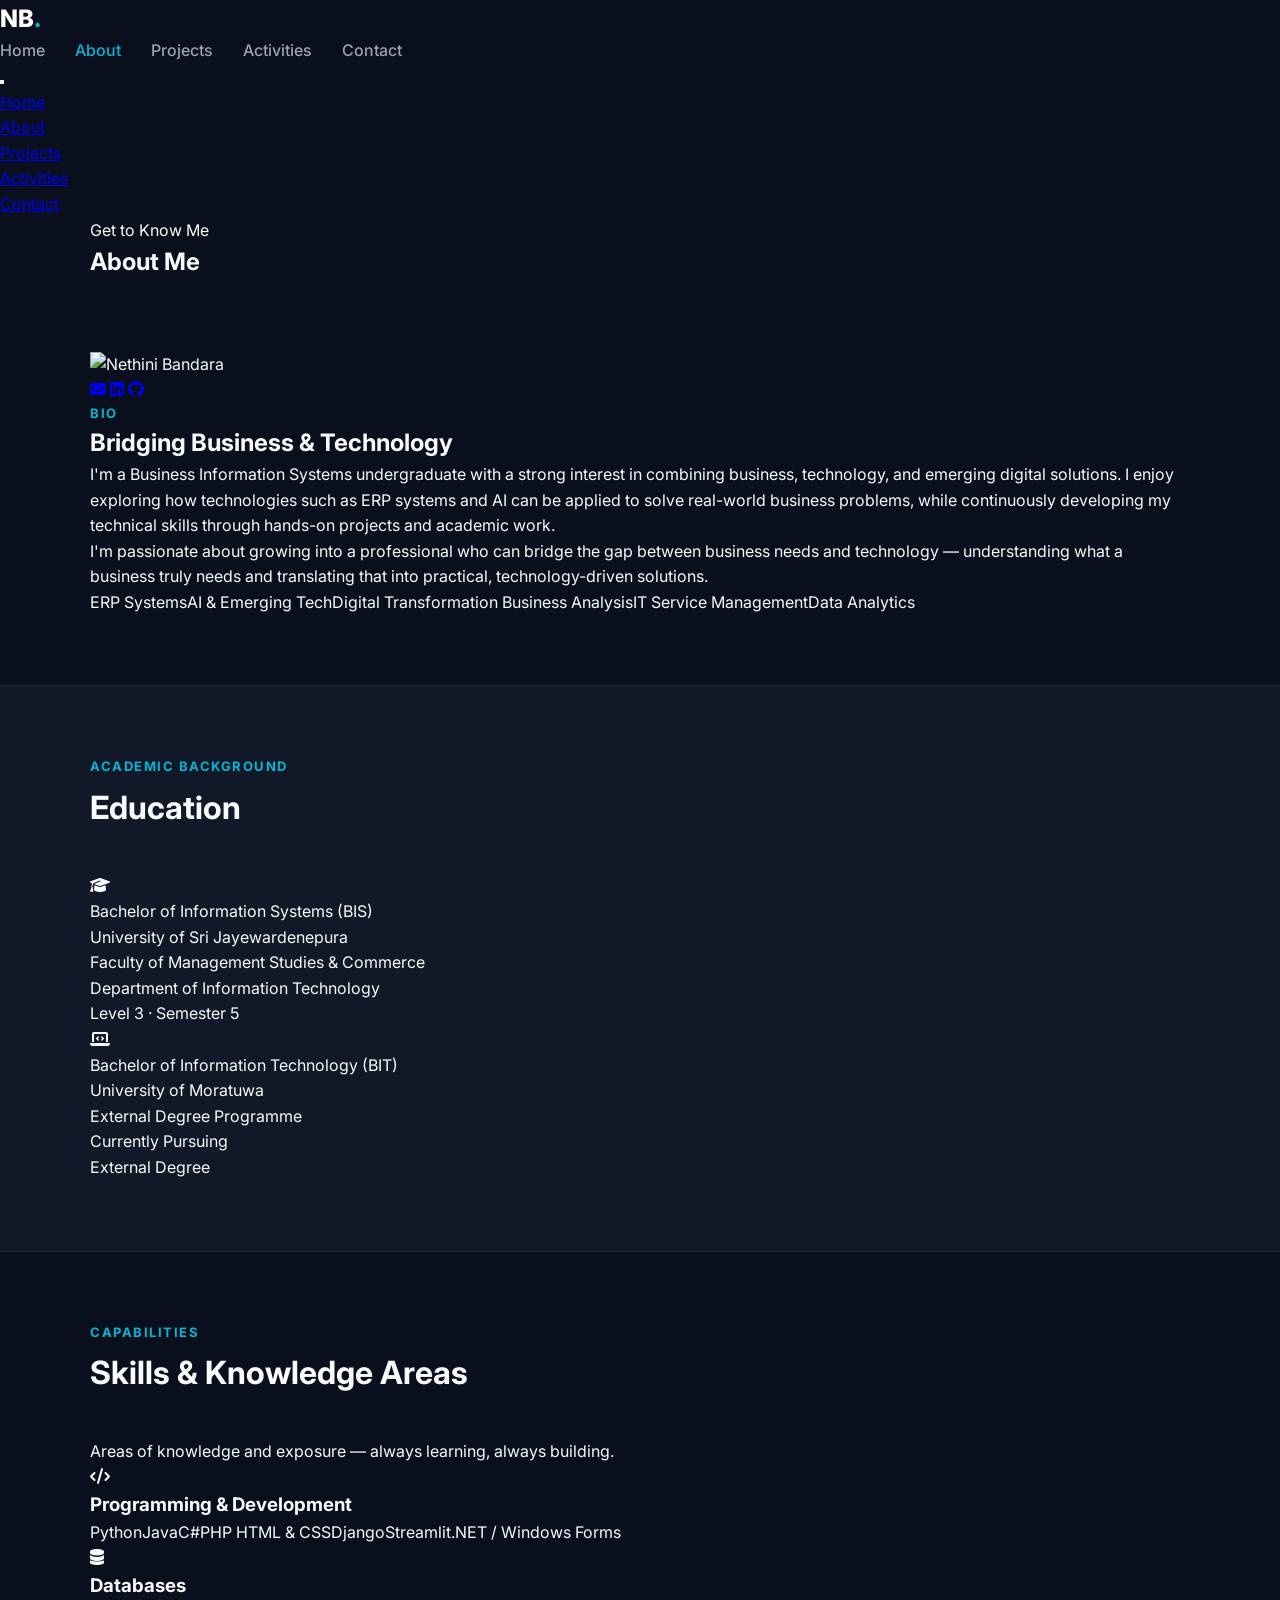
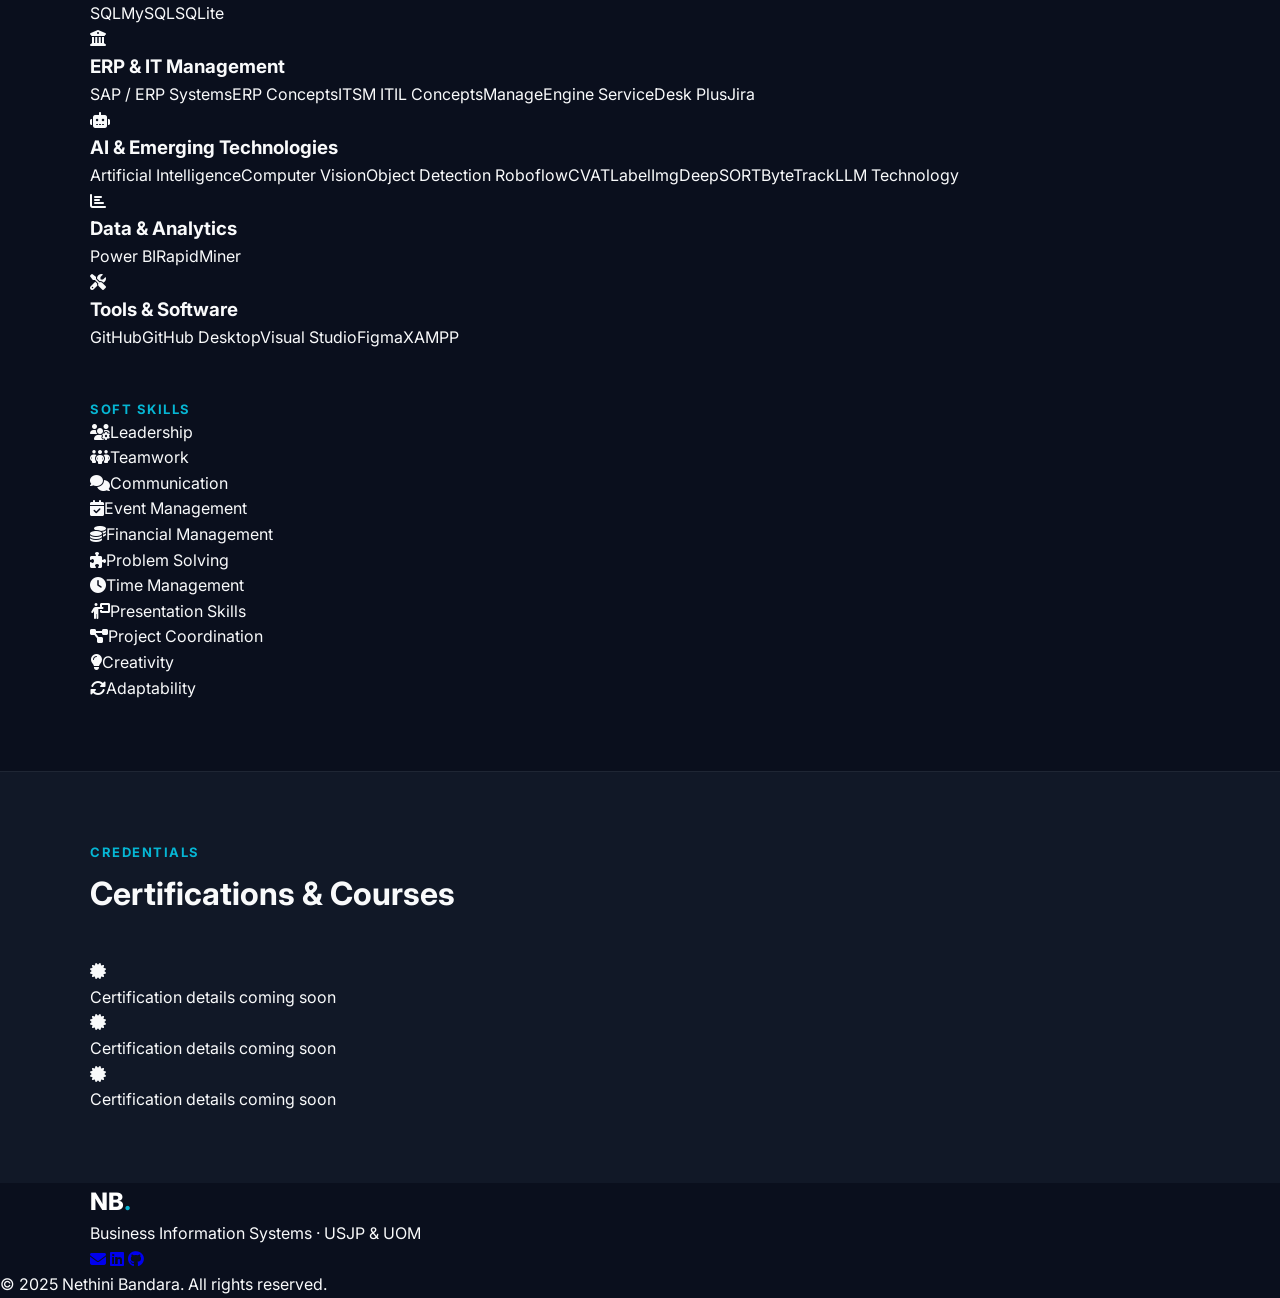
==== commit 9c684e8e: "Replace placeholder with profile image" ====
--- a/about.html
+++ b/about.html
@@ -41,10 +41,7 @@
     <div class="container about-grid">
       <div class="about-photo-wrap">
         <div class="about-photo-frame">
-          <div class="photo-placeholder large">
-            <i class="fa-solid fa-user"></i>
-            <span>Photo coming soon</span>
-          </div>
+          <img src="profile.jpg" alt="Nethini Bandara">
         </div>
         <div class="about-socials">
           <a href="mailto:nethinipudamthi@gmail.com" title="Email"><i class="fa-solid fa-envelope"></i></a>
--- a/style.css
+++ b/style.css
@@ -1,661 +1,346 @@
-/* ===========================
-   NETHINI BANDARA — PORTFOLIO
-   Navy Blue Modern Design
-   =========================== */
-
-*, *::before, *::after { box-sizing: border-box; margin: 0; padding: 0; }
-
 :root {
-  --navy: #0a1628;
-  --navy-2: #112240;
-  --navy-3: #1a3358;
-  --navy-light: #1e3a5f;
-  --blue: #2563eb;
-  --blue-light: #3b82f6;
+  --navy-1: #0a0f1d;
+  --navy-2: #111827;
+  --navy-card: #1f2937;
   --cyan: #06b6d4;
-  --cyan-light: #67e8f9;
-  --gold: #f59e0b;
-  --white: #f8fafc;
-  --off-white: #e2e8f0;
-  --gray-1: #94a3b8;
-  --gray-2: #64748b;
-  --gray-3: #334155;
-  --font-display: 'Syne', sans-serif;
-  --font-body: 'Inter', sans-serif;
-  --nav-h: 72px;
-  --transition: 0.3s cubic-bezier(0.4, 0, 0.2, 1);
-  --glow: 0 0 40px rgba(6, 182, 212, 0.15);
-  --card-shadow: 0 4px 24px rgba(0,0,0,0.3);
-}
-
-html { scroll-behavior: smooth; }
+  --indigo: #6366f1;
+  --text-main: #f9fafb;
+  --text-muted: #9ca3af;
+  --border-light: rgba(255, 255, 255, 0.08);
+}
+
+* {
+  box-sizing: border-box;
+  margin: 0;
+  padding: 0;
+  font-family: 'Inter', system-ui, -apple-system, sans-serif;
+}
 
 body {
-  font-family: var(--font-body);
-  background: var(--navy);
-  color: var(--white);
-  overflow-x: hidden;
+  background-color: var(--navy-1);
+  color: var(--text-main);
   line-height: 1.6;
 }
 
-h1, h2, h3, h4 { font-family: var(--font-display); font-weight: 700; line-height: 1.15; }
-p { color: var(--gray-1); line-height: 1.8; }
-a { text-decoration: none; color: inherit; }
-
-.container { max-width: 1160px; margin: 0 auto; padding: 0 2rem; }
-.section { padding: 7rem 0; }
-
-/* ===== NAV ===== */
-.nav {
-  position: fixed; top: 0; left: 0; right: 0; z-index: 100;
-  height: var(--nav-h);
-  background: rgba(10, 22, 40, 0.85);
-  backdrop-filter: blur(20px);
-  border-bottom: 1px solid rgba(6,182,212,0.1);
-  transition: var(--transition);
-}
-.nav.scrolled {
-  background: rgba(10, 22, 40, 0.97);
-  border-bottom-color: rgba(6,182,212,0.2);
-  box-shadow: 0 4px 32px rgba(0,0,0,0.4);
-}
-.nav-inner {
-  display: flex; align-items: center; justify-content: space-between;
-  max-width: 1160px; margin: 0 auto; padding: 0 2rem; height: 100%;
+.container {
+  max-width: 1140px;
+  margin: 0 auto;
+  padding: 0 20px;
+}
+
+/* NAVBAR */
+.navbar {
+  background: var(--navy-2);
+  border-bottom: 1px solid var(--border-light);
+  padding: 20px 0;
+  position: sticky;
+  top: 0;
+  z-index: 100;
+}
+.nav-container {
+  display: flex;
+  justify-content: space-between;
+  align-items: center;
 }
 .nav-logo {
-  font-family: var(--font-display);
-  font-size: 1.5rem; font-weight: 800;
-  color: var(--white); letter-spacing: -0.5px;
-}
-.dot { color: var(--cyan); }
-.nav-links { list-style: none; display: flex; gap: 2.5rem; }
+  font-size: 24px;
+  font-weight: 800;
+  color: #fff;
+  text-decoration: none;
+}
+.nav-logo span { color: var(--cyan); }
+.nav-links {
+  display: flex;
+  gap: 30px;
+  list-style: none;
+}
 .nav-links a {
-  font-size: 0.875rem; font-weight: 500; color: var(--gray-1);
-  letter-spacing: 0.02em; transition: color var(--transition); position: relative;
-}
-.nav-links a::after {
-  content: ''; position: absolute; bottom: -4px; left: 0;
-  width: 0; height: 1.5px; background: var(--cyan);
-  transition: width var(--transition);
-}
-.nav-links a:hover, .nav-links a.active { color: var(--cyan); }
-.nav-links a:hover::after, .nav-links a.active::after { width: 100%; }
-
-.hamburger {
-  display: none; flex-direction: column; gap: 5px;
-  background: none; border: none; cursor: pointer; padding: 5px;
-}
-.hamburger span { display: block; width: 24px; height: 1.5px; background: var(--white); transition: var(--transition); }
-.hamburger.open span:nth-child(1) { transform: rotate(45deg) translate(4.5px, 4.5px); }
-.hamburger.open span:nth-child(2) { opacity: 0; }
-.hamburger.open span:nth-child(3) { transform: rotate(-45deg) translate(4.5px, -4.5px); }
-
-.mobile-menu {
-  display: none; background: var(--navy-2);
-  border-top: 1px solid rgba(6,182,212,0.15);
-  padding: 1rem 2rem 2rem;
-  position: absolute; top: var(--nav-h); left: 0; right: 0;
-  box-shadow: 0 8px 32px rgba(0,0,0,0.4);
-}
-.mobile-menu.open { display: block; }
-.mobile-menu ul { list-style: none; }
-.mobile-menu ul li { padding: 0.75rem 0; border-bottom: 1px solid rgba(255,255,255,0.05); }
-.mobile-menu ul li a { font-weight: 500; font-size: 1rem; color: var(--off-white); }
-
-/* ===== BUTTONS ===== */
+  color: var(--text-muted);
+  text-decoration: none;
+  font-weight: 500;
+  transition: color 0.3s ease;
+}
+.nav-links a:hover, .nav-links a.active {
+  color: var(--cyan);
+}
+
+/* HERO SECTION */
+.hero-section {
+  padding: 80px 0;
+}
+.hero-container {
+  display: grid;
+  grid-template-columns: 1.2fr 0.8fr;
+  gap: 50px;
+  align-items: center;
+}
+.hero-subtitle {
+  color: var(--cyan);
+  font-weight: 600;
+  text-transform: uppercase;
+  letter-spacing: 1px;
+  font-size: 14px;
+}
+.hero-title {
+  font-size: 48px;
+  margin: 10px 0 20px 0;
+  line-height: 1.2;
+}
+.hero-title span { color: var(--cyan); }
+.hero-description {
+  color: var(--text-muted);
+  font-size: 18px;
+  margin-bottom: 30px;
+}
+.hero-cta {
+  display: flex;
+  gap: 15px;
+}
+.btn {
+  padding: 12px 28px;
+  border-radius: 8px;
+  font-weight: 600;
+  text-decoration: none;
+  transition: transform 0.2s ease, background 0.3s ease;
+}
 .btn-primary {
-  display: inline-flex; align-items: center; gap: 0.5rem;
-  background: linear-gradient(135deg, var(--blue), var(--cyan));
-  color: var(--white); padding: 0.85rem 2rem;
-  font-family: var(--font-body); font-size: 0.875rem;
-  font-weight: 600; letter-spacing: 0.04em;
-  border: none; cursor: pointer;
-  transition: var(--transition); border-radius: 4px;
-  box-shadow: 0 4px 20px rgba(37,99,235,0.3);
-}
-.btn-primary:hover {
-  transform: translateY(-2px);
-  box-shadow: 0 8px 30px rgba(37,99,235,0.5);
-}
-.btn-primary.full-width { width: 100%; justify-content: center; }
-
-.btn-outline {
-  display: inline-flex; align-items: center; gap: 0.5rem;
-  background: transparent; color: var(--cyan);
-  padding: 0.85rem 2rem; font-family: var(--font-body);
-  font-size: 0.875rem; font-weight: 600; letter-spacing: 0.04em;
-  border: 1.5px solid var(--cyan); cursor: pointer;
-  transition: var(--transition); border-radius: 4px;
-}
-.btn-outline:hover {
-  background: rgba(6,182,212,0.1);
-  transform: translateY(-2px);
-  box-shadow: 0 4px 20px rgba(6,182,212,0.2);
-}
-.btn-outline.small { padding: 0.55rem 1.25rem; font-size: 0.78rem; }
-
-/* ===== LABELS ===== */
+  background: var(--cyan);
+  color: #000;
+}
+.btn-secondary {
+  border: 1px solid var(--border-light);
+  color: #fff;
+}
+.btn:hover { transform: translateY(-2px); }
+
+/* HERO PHOTO FRAME */
+.hero-photo-wrap {
+  position: relative;
+  width: 100%;
+  max-width: 340px;
+  margin: 0 auto;
+}
+.hero-photo-frame {
+  width: 100%;
+  height: 380px;
+  border-radius: 16px;
+  overflow: hidden;
+  border: 2px solid var(--border-light);
+  box-shadow: 0 20px 40px rgba(0,0,0,0.5);
+}
+.hero-photo-frame img {
+  width: 100%;
+  height: 100%;
+  object-fit: cover;
+  display: block;
+}
+.hero-badge {
+  position: absolute;
+  bottom: -15px;
+  right: -15px;
+  background: var(--navy-card);
+  border: 1px solid var(--border-light);
+  padding: 8px 16px;
+  border-radius: 20px;
+  display: flex;
+  align-items: center;
+  gap: 8px;
+  font-size: 13px;
+  font-weight: 600;
+}
+.badge-dot {
+  width: 8px;
+  height: 8px;
+  background: var(--cyan);
+  border-radius: 50%;
+}
+
+/* SECTION STYLING */
+.section { padding: 70px 0; }
 .section-label {
-  font-size: 0.7rem; font-weight: 700; letter-spacing: 0.25em;
-  text-transform: uppercase; color: var(--cyan); margin-bottom: 1rem;
-  display: flex; align-items: center; gap: 0.75rem;
-}
-.section-label::before { content: ''; width: 2rem; height: 1px; background: var(--cyan); }
-.section-title { font-size: clamp(2rem, 4vw, 2.75rem); margin-bottom: 1rem; color: var(--white); }
-.section-subtitle { font-size: 1rem; color: var(--gray-1); margin-bottom: 3rem; max-width: 580px; }
-
-/* ===== HERO ===== */
-.hero {
-  min-height: 100vh; display: flex; align-items: center;
-  padding: calc(var(--nav-h) + 4rem) 2rem 4rem;
-  max-width: 1160px; margin: 0 auto;
-  position: relative; gap: 4rem;
-}
-
-/* Animated background grid */
-body::before {
-  content: '';
-  position: fixed; inset: 0; z-index: -1;
-  background-image:
-    linear-gradient(rgba(6,182,212,0.03) 1px, transparent 1px),
-    linear-gradient(90deg, rgba(6,182,212,0.03) 1px, transparent 1px);
-  background-size: 60px 60px;
-  pointer-events: none;
-}
-body::after {
-  content: '';
-  position: fixed; inset: 0; z-index: -1;
-  background: radial-gradient(ellipse at 20% 50%, rgba(37,99,235,0.08) 0%, transparent 60%),
-              radial-gradient(ellipse at 80% 20%, rgba(6,182,212,0.06) 0%, transparent 50%);
-  pointer-events: none;
-}
-
-.hero-content { flex: 1; z-index: 1; }
-.hero-greeting {
-  font-size: 0.8rem; font-weight: 600; letter-spacing: 0.2em;
-  text-transform: uppercase; color: var(--cyan); margin-bottom: 1rem;
-  display: flex; align-items: center; gap: 0.75rem;
-}
-.hero-greeting::before { content: ''; width: 2.5rem; height: 1px; background: var(--cyan); }
-
-.hero-name {
-  font-size: clamp(3rem, 7vw, 5.5rem); font-weight: 800;
-  line-height: 1; letter-spacing: -0.03em; margin-bottom: 0.5rem;
-  color: var(--white);
-}
-.hero-name .highlight {
-  background: linear-gradient(135deg, var(--blue-light), var(--cyan));
-  -webkit-background-clip: text; -webkit-text-fill-color: transparent;
-  background-clip: text;
-}
-
-.hero-role {
-  font-size: clamp(1rem, 2.5vw, 1.3rem); color: var(--gray-1);
-  margin-bottom: 1.5rem; font-weight: 400;
-}
-.hero-role span { color: var(--cyan); font-weight: 600; }
-
-.hero-bio {
-  font-size: 1rem; color: var(--gray-1); max-width: 480px;
-  line-height: 1.8; margin-bottom: 2.5rem;
-}
-
-.hero-cta { display: flex; gap: 1rem; flex-wrap: wrap; margin-bottom: 3rem; }
-
-.hero-stats { display: flex; gap: 2.5rem; }
-.stat { text-align: center; }
-.stat-num {
-  font-family: var(--font-display); font-size: 1.75rem; font-weight: 800;
-  color: var(--white); line-height: 1;
-  background: linear-gradient(135deg, var(--blue-light), var(--cyan));
-  -webkit-background-clip: text; -webkit-text-fill-color: transparent; background-clip: text;
-}
-.stat-label { font-size: 0.7rem; color: var(--gray-1); text-transform: uppercase; letter-spacing: 0.1em; margin-top: 0.25rem; }
-
-/* HERO PHOTO */
-.hero-photo-wrap { flex-shrink: 0; position: relative; z-index: 1; }
-.hero-photo-frame {
-  width: 340px; height: 420px;
-  position: relative; overflow: hidden;
+  color: var(--cyan);
+  font-size: 13px;
+  font-weight: 700;
+  text-transform: uppercase;
+  letter-spacing: 1.5px;
+}
+.section-title {
+  font-size: 32px;
+  margin: 5px 0 40px 0;
+}
+
+/* UNIFORM PROJECT CARDS */
+.projects-grid {
+  display: flex;
+  flex-direction: column;
+  gap: 40px;
+}
+.project-full-card {
+  background: var(--navy-card);
+  border: 1px solid var(--border-light);
+  border-radius: 16px;
+  padding: 30px;
+}
+.project-full-header {
+  display: flex;
+  align-items: center;
+  gap: 20px;
+  margin-bottom: 25px;
+}
+.project-num-lg {
+  font-size: 36px;
+  font-weight: 800;
+  color: var(--cyan);
+  opacity: 0.8;
+}
+.project-tags {
+  display: flex;
+  gap: 10px;
+  margin-bottom: 5px;
+}
+.project-tags span, .project-tech-tags span {
+  background: rgba(6, 186, 212, 0.1);
+  color: var(--cyan);
+  font-size: 12px;
+  padding: 4px 10px;
+  border-radius: 4px;
+}
+.project-full-body {
+  display: grid;
+  grid-template-columns: 1.2fr 0.8fr;
+  gap: 30px;
+  align-items: center;
+}
+.project-full-desc p {
+  color: var(--text-muted);
+  margin-bottom: 20px;
+}
+.project-detail-row {
+  display: flex;
+  gap: 30px;
+  margin-bottom: 20px;
+}
+.detail-label {
+  font-size: 12px;
+  color: var(--text-muted);
+  text-transform: uppercase;
+}
+.detail-val {
+  font-weight: 600;
+  font-size: 14px;
+}
+.project-tech-tags {
+  display: flex;
+  flex-wrap: wrap;
+  gap: 8px;
+  margin-top: 6px;
+}
+/* PERFECTLY UNIFORM PROJECT IMAGE CONTAINER */
+.project-image-wrap {
+  width: 100%;
+  height: 240px; /* Fixed height for consistency */
   border-radius: 12px;
-  border: 1px solid rgba(6,182,212,0.3);
-  box-shadow: 0 20px 60px rgba(0,0,0,0.5), var(--glow);
-}
-.hero-photo-frame::before {
-  content: ''; position: absolute; inset: 0; z-index: 1;
-  background: linear-gradient(to bottom, transparent 60%, rgba(10,22,40,0.8) 100%);
-}
-.photo-placeholder {
-  width: 100%; height: 100%;
-  display: flex; flex-direction: column; align-items: center; justify-content: center;
-  gap: 1rem; background: var(--navy-2); color: var(--gray-2);
-}
-.photo-placeholder i { font-size: 3.5rem; color: var(--navy-3); }
-.photo-placeholder span { font-size: 0.75rem; letter-spacing: 0.12em; text-transform: uppercase; color: var(--gray-2); }
-.photo-placeholder.large { min-height: 380px; }
-
-/* Floating badges */
-.hero-badge {
-  position: absolute; bottom: -16px; left: -20px;
-  background: var(--navy-2); border: 1px solid rgba(6,182,212,0.3);
-  padding: 0.75rem 1.25rem; display: flex; align-items: center; gap: 0.5rem;
-  font-size: 0.75rem; font-weight: 600; letter-spacing: 0.06em;
-  border-radius: 8px; box-shadow: var(--card-shadow);
-  color: var(--cyan);
-}
-.badge-dot { width: 8px; height: 8px; background: var(--cyan); border-radius: 50%; animation: pulse 2s ease infinite; }
-@keyframes pulse { 0%,100%{opacity:1;transform:scale(1)} 50%{opacity:0.5;transform:scale(1.3)} }
-
-.hero-badge-2 {
-  position: absolute; top: 20px; right: -20px;
-  background: linear-gradient(135deg, var(--blue), var(--navy-2));
-  border: 1px solid rgba(37,99,235,0.4);
-  padding: 0.6rem 1rem; border-radius: 8px;
-  font-size: 0.7rem; font-weight: 700; letter-spacing: 0.08em;
-  box-shadow: var(--card-shadow); color: var(--white);
-  display: flex; align-items: center; gap: 0.4rem;
-}
-
-/* ===== WHAT I DO ===== */
-.focus-grid {
-  display: grid; grid-template-columns: repeat(auto-fit, minmax(240px, 1fr)); gap: 1.5rem;
-}
-.focus-card {
-  background: var(--navy-2); padding: 2.5rem 2rem;
-  border: 1px solid rgba(255,255,255,0.06);
-  border-radius: 12px; transition: var(--transition); cursor: default;
-  position: relative; overflow: hidden;
-}
-.focus-card::before {
-  content: ''; position: absolute; top: 0; left: 0; right: 0; height: 2px;
-  background: linear-gradient(90deg, var(--blue), var(--cyan));
-  opacity: 0; transition: var(--transition);
-}
-.focus-card:hover { border-color: rgba(6,182,212,0.3); transform: translateY(-4px); box-shadow: var(--card-shadow), var(--glow); }
-.focus-card:hover::before { opacity: 1; }
-.focus-icon {
-  width: 48px; height: 48px; background: rgba(37,99,235,0.15);
-  border-radius: 10px; display: flex; align-items: center; justify-content: center;
-  font-size: 1.25rem; color: var(--cyan); margin-bottom: 1.5rem;
-}
-.focus-card h3 { font-size: 1.05rem; margin-bottom: 0.75rem; color: var(--white); }
-.focus-card p { font-size: 0.875rem; }
-
-/* ===== FEATURED PROJECTS ===== */
-.projects-preview { display: flex; flex-direction: column; gap: 1.5rem; }
-.project-card-lg {
-  background: var(--navy-2); border: 1px solid rgba(255,255,255,0.06);
-  border-radius: 12px; padding: 2rem 2.5rem;
-  display: flex; gap: 2rem; align-items: flex-start;
-  transition: var(--transition); cursor: default; position: relative; overflow: hidden;
-}
-.project-card-lg:hover { border-color: rgba(6,182,212,0.3); transform: translateX(4px); box-shadow: var(--card-shadow); }
-.project-num {
-  font-family: var(--font-display); font-size: 3.5rem; font-weight: 800;
-  background: linear-gradient(135deg, rgba(37,99,235,0.3), rgba(6,182,212,0.3));
-  -webkit-background-clip: text; -webkit-text-fill-color: transparent; background-clip: text;
-  line-height: 1; flex-shrink: 0; min-width: 70px;
-}
-.project-tags { display: flex; flex-wrap: wrap; gap: 0.4rem; margin-bottom: 0.75rem; }
-.project-tags span {
-  font-size: 0.65rem; font-weight: 600; letter-spacing: 0.1em;
-  text-transform: uppercase; padding: 0.25rem 0.6rem;
-  background: rgba(6,182,212,0.1); color: var(--cyan);
-  border: 1px solid rgba(6,182,212,0.2); border-radius: 4px;
-}
-.project-info h3 { font-size: 1.25rem; margin-bottom: 0.5rem; color: var(--white); }
-.project-info p { font-size: 0.875rem; max-width: 520px; margin-bottom: 1rem; }
-.project-link {
-  font-size: 0.78rem; font-weight: 700; letter-spacing: 0.1em;
-  text-transform: uppercase; color: var(--cyan);
-  display: inline-flex; align-items: center; gap: 0.4rem;
-  transition: gap var(--transition);
-}
-.project-link:hover { gap: 0.75rem; }
-.view-all-wrap { margin-top: 2rem; text-align: center; }
-
-/* ===== SKILLS MARQUEE ===== */
-.skills-strip {
-  padding: 2.5rem 0; overflow: hidden;
-  border-top: 1px solid rgba(255,255,255,0.06);
-  border-bottom: 1px solid rgba(255,255,255,0.06);
-  background: var(--navy-2);
-}
-.skills-marquee-wrap { overflow: hidden; }
-.skills-marquee {
-  display: flex; gap: 2rem; animation: marquee 30s linear infinite;
-  width: max-content;
-}
-.skills-marquee span {
-  font-size: 0.8rem; font-weight: 600; letter-spacing: 0.1em;
-  white-space: nowrap; padding: 0.4rem 0;
-}
-.skills-marquee span.skill-text { color: var(--gray-1); }
-.skills-marquee span.divider { color: var(--cyan); opacity: 0.5; }
-@keyframes marquee { from { transform: translateX(0); } to { transform: translateX(-50%); } }
-
-/* ===== ACHIEVEMENT ===== */
-.achievement-highlight {
-  background: linear-gradient(135deg, var(--navy-2), rgba(37,99,235,0.1));
-  border: 1px solid rgba(245,158,11,0.3);
-  border-radius: 16px; padding: 2.5rem;
-  display: flex; align-items: center; gap: 2rem; flex-wrap: wrap;
-  box-shadow: 0 8px 32px rgba(245,158,11,0.08);
-}
-.achievement-icon { font-size: 2.5rem; color: var(--gold); flex-shrink: 0; }
-.achievement-text { flex: 1; }
-.achievement-text h3 { font-size: 1.3rem; margin-bottom: 0.4rem; color: var(--white); }
-.achievement-text p { font-size: 0.9rem; }
-
-/* ===== PAGE HEADER ===== */
-.page-header {
-  padding: calc(var(--nav-h) + 5rem) 2rem 4rem;
-  max-width: 1160px; margin: 0 auto;
-}
-.page-header-tag {
-  font-size: 0.7rem; font-weight: 700; letter-spacing: 0.25em;
-  text-transform: uppercase; color: var(--cyan); margin-bottom: 1rem;
-  display: flex; align-items: center; gap: 0.75rem;
-}
-.page-header-tag::before { content: ''; width: 2rem; height: 1px; background: var(--cyan); }
-.page-title { font-size: clamp(2.5rem, 6vw, 5rem); font-weight: 800; letter-spacing: -0.03em; color: var(--white); }
-.page-title .highlight {
-  background: linear-gradient(135deg, var(--blue-light), var(--cyan));
-  -webkit-background-clip: text; -webkit-text-fill-color: transparent; background-clip: text;
-}
-
-/* ===== ABOUT PAGE ===== */
-.about-grid {
-  display: grid; grid-template-columns: 300px 1fr; gap: 5rem; align-items: start;
-}
-.about-photo-wrap { position: sticky; top: calc(var(--nav-h) + 2rem); }
-.about-photo-frame { margin-bottom: 1.5rem; border-radius: 12px; overflow: hidden; }
-.about-socials { display: flex; gap: 0.75rem; }
-.about-socials a {
-  width: 42px; height: 42px;
-  background: var(--navy-2); border: 1px solid rgba(255,255,255,0.1);
-  border-radius: 8px; display: flex; align-items: center; justify-content: center;
-  font-size: 1rem; color: var(--gray-1); transition: var(--transition);
-}
-.about-socials a:hover { background: rgba(6,182,212,0.15); color: var(--cyan); border-color: rgba(6,182,212,0.3); }
-.about-text h2 { font-size: 2rem; margin-bottom: 1.5rem; color: var(--white); }
-.about-bio { font-size: 1rem; margin-bottom: 1.25rem; }
-.about-interests { display: flex; flex-wrap: wrap; gap: 0.5rem; margin-top: 2rem; }
-.about-interests span {
-  font-size: 0.75rem; font-weight: 500; padding: 0.4rem 0.9rem;
-  background: rgba(37,99,235,0.1); color: var(--cyan);
-  border: 1px solid rgba(6,182,212,0.2); border-radius: 20px; letter-spacing: 0.03em;
-}
-
-/* ===== EDUCATION ===== */
-.edu-grid { display: grid; grid-template-columns: repeat(auto-fit, minmax(300px, 1fr)); gap: 1.5rem; }
-.edu-card {
-  background: var(--navy-2); padding: 2.5rem;
-  display: flex; gap: 1.5rem; align-items: flex-start;
-  border: 1px solid rgba(255,255,255,0.06); border-radius: 12px;
-  transition: var(--transition);
-}
-.edu-card:hover { border-color: rgba(6,182,212,0.3); box-shadow: var(--glow); }
-.edu-icon-wrap {
-  width: 52px; height: 52px; background: rgba(37,99,235,0.15);
-  border-radius: 12px; display: flex; align-items: center; justify-content: center;
-  font-size: 1.25rem; color: var(--cyan); flex-shrink: 0;
-}
-.edu-degree { font-family: var(--font-display); font-size: 1.05rem; font-weight: 700; color: var(--white); margin-bottom: 0.4rem; }
-.edu-uni { font-size: 0.9rem; color: var(--cyan); font-weight: 600; margin-bottom: 0.3rem; }
-.edu-dept { font-size: 0.8rem; color: var(--gray-1); margin-bottom: 0.6rem; line-height: 1.5; }
-.edu-level {
-  display: inline-block; font-size: 0.68rem; font-weight: 700; letter-spacing: 0.12em;
-  text-transform: uppercase; color: var(--cyan);
-  background: rgba(6,182,212,0.1); border: 1px solid rgba(6,182,212,0.2);
-  padding: 0.2rem 0.6rem; border-radius: 4px;
-}
-
-/* ===== SKILLS ===== */
-.skills-note { font-size: 0.9rem; color: var(--gray-2); margin-bottom: 3rem; margin-top: -1.5rem; }
-.skills-grid { display: grid; grid-template-columns: repeat(auto-fit, minmax(300px, 1fr)); gap: 1.5rem; }
-.skill-group {
-  background: var(--navy-2); border: 1px solid rgba(255,255,255,0.06);
-  border-radius: 12px; padding: 1.75rem;
-  transition: var(--transition);
-}
-.skill-group:hover { border-color: rgba(6,182,212,0.2); }
-.skill-group-header { display: flex; align-items: center; gap: 0.75rem; margin-bottom: 1.25rem; }
-.skill-group-header i { font-size: 1rem; color: var(--cyan); }
-.skill-group-header h3 { font-size: 0.9rem; font-weight: 700; color: var(--white); letter-spacing: 0.02em; }
-.skill-tags { display: flex; flex-wrap: wrap; gap: 0.4rem; }
-.skill-tags span {
-  font-size: 0.72rem; font-weight: 500; padding: 0.3rem 0.65rem;
-  background: rgba(255,255,255,0.05); color: var(--gray-1);
-  border: 1px solid rgba(255,255,255,0.08); border-radius: 4px;
-  transition: var(--transition);
-}
-.skill-tags span:hover { background: rgba(6,182,212,0.1); color: var(--cyan); border-color: rgba(6,182,212,0.2); }
-
-.soft-skills-grid { display: grid; grid-template-columns: repeat(auto-fill, minmax(150px, 1fr)); gap: 1rem; margin-top: 1.5rem; }
-.soft-item {
-  display: flex; flex-direction: column; align-items: center; gap: 0.5rem;
-  padding: 1.25rem 1rem; background: var(--navy-2);
-  border: 1px solid rgba(255,255,255,0.06); border-radius: 10px;
-  text-align: center; transition: var(--transition); cursor: default;
-}
-.soft-item:hover { border-color: rgba(6,182,212,0.3); background: rgba(6,182,212,0.05); transform: translateY(-2px); }
-.soft-item i { font-size: 1.25rem; color: var(--cyan); }
-.soft-item span { font-size: 0.78rem; font-weight: 500; color: var(--gray-1); }
-
-/* CERTS */
-.cert-grid { display: grid; grid-template-columns: repeat(auto-fit, minmax(240px, 1fr)); gap: 1.5rem; }
-.cert-card {
-  background: var(--navy-2); padding: 2rem;
-  border: 1px solid rgba(255,255,255,0.06); border-radius: 12px;
-  text-align: center; display: flex; flex-direction: column; align-items: center; gap: 1rem;
-  transition: var(--transition);
-}
-.cert-card:hover { border-color: rgba(6,182,212,0.3); }
-.cert-card i { font-size: 2rem; color: var(--gold); }
-.cert-card p { font-size: 0.82rem; color: var(--gray-2); }
-
-/* ===== PROJECTS PAGE ===== */
-.projects-section .container { display: flex; flex-direction: column; gap: 0; }
-.project-full-card {
-  padding: 3.5rem 0;
-  border-bottom: 1px solid rgba(255,255,255,0.06);
-}
-.project-full-card:last-child { border-bottom: none; }
-.project-full-header { display: flex; align-items: flex-start; gap: 2rem; margin-bottom: 2rem; }
-.project-num-lg {
-  font-family: var(--font-display); font-size: 4.5rem; font-weight: 800;
-  background: linear-gradient(135deg, rgba(37,99,235,0.4), rgba(6,182,212,0.4));
-  -webkit-background-clip: text; -webkit-text-fill-color: transparent; background-clip: text;
-  line-height: 1; flex-shrink: 0;
-}
-.project-full-header h2 { font-size: 1.75rem; margin-top: 0.5rem; color: var(--white); }
-.project-full-body { display: grid; grid-template-columns: 1fr 360px; gap: 3rem; }
-.project-full-desc p { margin-bottom: 1.5rem; }
-.project-detail-row { display: flex; gap: 2.5rem; margin-bottom: 1.5rem; flex-wrap: wrap; }
-.detail-label {
-  font-size: 0.65rem; font-weight: 700; letter-spacing: 0.15em;
-  text-transform: uppercase; color: var(--cyan); margin-bottom: 0.25rem;
-}
-.detail-val { font-size: 0.9rem; font-weight: 500; color: var(--off-white); }
-.project-tech-wrap .detail-label { margin-bottom: 0.75rem; }
-.project-tech-tags { display: flex; flex-wrap: wrap; gap: 0.4rem; }
-.project-tech-tags span {
-  font-size: 0.72rem; font-weight: 500; padding: 0.3rem 0.65rem;
-  background: rgba(6,182,212,0.1); color: var(--cyan);
-  border: 1px solid rgba(6,182,212,0.2); border-radius: 4px;
-}
-.project-screenshot-placeholder {
-  aspect-ratio: 16/10; background: var(--navy-2);
-  border: 1px solid rgba(255,255,255,0.08); border-radius: 10px;
-  display: flex; flex-direction: column; align-items: center; justify-content: center;
-  gap: 0.75rem; color: var(--gray-2); margin-bottom: 1rem;
-}
-.project-screenshot-placeholder i { font-size: 2rem; }
-.project-screenshot-placeholder p { font-size: 0.8rem; }
-.project-links-row { display: flex; gap: 0.75rem; flex-wrap: wrap; }
+  overflow: hidden;
+  border: 1px solid var(--border-light);
+}
+.project-image-wrap img {
+  width: 100%;
+  height: 100%;
+  object-fit: cover; /* Prevents stretch/distortion */
+  display: block;
+}
 .project-link-btn {
-  display: inline-flex; align-items: center; gap: 0.4rem;
-  padding: 0.6rem 1.1rem; border-radius: 6px; font-size: 0.8rem; font-weight: 600;
-  border: 1px solid rgba(6,182,212,0.3); color: var(--cyan);
-  transition: var(--transition);
-}
-.project-link-btn:hover { background: rgba(6,182,212,0.1); }
-.project-link-btn.disabled { border-color: rgba(255,255,255,0.08); color: var(--gray-2); pointer-events: none; }
-
-/* ===== ACTIVITIES ===== */
-.achievement-cards { display: flex; flex-direction: column; gap: 1.25rem; }
+  display: inline-flex;
+  align-items: center;
+  gap: 8px;
+  color: var(--cyan);
+  text-decoration: none;
+  font-weight: 600;
+}
+
+/* UNIFORM ACTIVITIES & CSR CARDS GRID */
+.cards-grid-2col {
+  display: grid;
+  grid-template-columns: repeat(2, 1fr);
+  gap: 30px;
+}
 .ach-card {
-  background: var(--navy-2); padding: 2rem 2.5rem;
-  display: flex; gap: 1.5rem; align-items: flex-start;
-  border: 1px solid rgba(255,255,255,0.06); border-radius: 12px;
-  transition: var(--transition);
-}
-.ach-card:hover { border-color: rgba(6,182,212,0.3); transform: translateX(4px); }
-.highlight-card { border-left: 3px solid var(--gold); }
-.ach-icon { font-size: 1.5rem; color: var(--gold); flex-shrink: 0; padding-top: 0.2rem; }
+  background: var(--navy-card);
+  border: 1px solid var(--border-light);
+  border-radius: 16px;
+  overflow: hidden;
+  display: flex;
+  flex-direction: column;
+}
+/* PERFECTLY UNIFORM ACTIVITY IMAGE CONTAINER */
+.ach-card-img-wrap {
+  width: 100%;
+  height: 220px; /* Uniform height across all activity cards */
+  overflow: hidden;
+}
+.ach-card-img-wrap img {
+  width: 100%;
+  height: 100%;
+  object-fit: cover; /* Crop perfectly */
+  display: block;
+}
+.ach-body {
+  padding: 24px;
+  flex: 1;
+  display: flex;
+  flex-direction: column;
+}
 .ach-tag {
-  display: inline-block; font-size: 0.65rem; font-weight: 700; letter-spacing: 0.15em;
-  text-transform: uppercase; color: var(--cyan);
-  background: rgba(6,182,212,0.1); border: 1px solid rgba(6,182,212,0.2);
-  padding: 0.15rem 0.5rem; border-radius: 4px; margin-bottom: 0.4rem;
-}
-.ach-body h3 { font-size: 1.1rem; margin-bottom: 0.5rem; color: var(--white); }
-
-.leadership-grid { display: grid; grid-template-columns: repeat(auto-fit, minmax(280px, 1fr)); gap: 1.25rem; }
+  font-size: 12px;
+  color: var(--cyan);
+  font-weight: 700;
+  margin-bottom: 8px;
+  text-transform: uppercase;
+}
+.ach-body h3 {
+  font-size: 20px;
+  margin-bottom: 10px;
+}
+.ach-body p {
+  color: var(--text-muted);
+  font-size: 14px;
+}
+
+/* LEADERSHIP GRID */
+.leadership-grid {
+  display: grid;
+  grid-template-columns: repeat(2, 1fr);
+  gap: 25px;
+}
 .lead-card {
-  background: var(--navy-2); padding: 2rem;
-  border: 1px solid rgba(255,255,255,0.06); border-radius: 12px;
-  transition: var(--transition);
-}
-.lead-card:hover { border-color: rgba(6,182,212,0.3); box-shadow: var(--glow); }
-.lead-card-top { display: flex; gap: 1rem; align-items: flex-start; margin-bottom: 1rem; }
+  background: var(--navy-card);
+  border: 1px solid var(--border-light);
+  padding: 24px;
+  border-radius: 12px;
+}
+.lead-card-top {
+  display: flex;
+  gap: 15px;
+  margin-bottom: 15px;
+}
 .lead-icon {
-  width: 42px; height: 42px; background: rgba(37,99,235,0.15);
-  border-radius: 10px; display: flex; align-items: center; justify-content: center;
-  font-size: 1rem; color: var(--cyan); flex-shrink: 0;
-}
-.lead-org h3 { font-size: 0.95rem; font-weight: 700; color: var(--white); margin-bottom: 0.2rem; }
-.lead-role { font-size: 0.8rem; font-weight: 600; color: var(--cyan); margin-bottom: 0.15rem; }
-.lead-period { font-size: 0.7rem; color: var(--gray-2); }
-.lead-card > p { font-size: 0.875rem; }
-.lead-events { display: flex; gap: 0.5rem; flex-wrap: wrap; margin-top: 1rem; }
-.lead-events span {
-  font-size: 0.68rem; font-weight: 600; padding: 0.25rem 0.6rem;
-  background: rgba(6,182,212,0.08); color: var(--cyan);
-  border: 1px solid rgba(6,182,212,0.2); border-radius: 4px;
-  display: flex; align-items: center; gap: 0.3rem;
-}
-
-.interests-grid { display: grid; grid-template-columns: repeat(auto-fill, minmax(200px, 1fr)); gap: 1rem; }
-.interest-item {
-  display: flex; align-items: center; gap: 0.75rem;
-  padding: 1rem 1.25rem; background: var(--navy-2);
-  border: 1px solid rgba(255,255,255,0.06); border-radius: 10px;
-  transition: var(--transition);
-}
-.interest-item:hover { border-color: rgba(6,182,212,0.3); background: rgba(6,182,212,0.05); transform: translateY(-2px); }
-.interest-item i { font-size: 1rem; color: var(--cyan); }
-.interest-item span { font-size: 0.85rem; font-weight: 500; color: var(--gray-1); }
-
-/* ===== CONTACT ===== */
-.contact-grid { display: grid; grid-template-columns: 1fr 1fr; gap: 5rem; align-items: start; }
-.contact-left h2 { font-size: 2rem; margin-bottom: 1.25rem; color: var(--white); }
-.contact-left > p { font-size: 0.95rem; margin-bottom: 2.5rem; }
-.contact-cards { display: flex; flex-direction: column; gap: 1rem; }
-.contact-card {
-  background: var(--navy-2); padding: 1.25rem 1.5rem;
-  display: flex; align-items: center; gap: 1rem;
-  border: 1px solid rgba(255,255,255,0.06); border-radius: 12px;
-  transition: var(--transition);
-}
-.contact-card:hover { border-color: rgba(6,182,212,0.3); transform: translateX(4px); background: rgba(6,182,212,0.05); }
-.contact-card-icon { font-size: 1.25rem; color: var(--cyan); flex-shrink: 0; }
-.contact-card-body { flex: 1; }
-.contact-card-label { font-size: 0.65rem; font-weight: 700; letter-spacing: 0.15em; text-transform: uppercase; color: var(--gray-2); margin-bottom: 0.15rem; }
-.contact-card-val { font-size: 0.875rem; color: var(--off-white); font-weight: 500; }
-.contact-card-arrow { font-size: 0.75rem; color: var(--gray-2); transition: var(--transition); }
-.contact-card:hover .contact-card-arrow { color: var(--cyan); transform: translate(2px, -2px); }
-
-.contact-form-wrap {
-  background: var(--navy-2); padding: 2.5rem;
-  border: 1px solid rgba(255,255,255,0.06); border-radius: 16px;
-}
-.contact-form-wrap h3 { font-size: 1.25rem; margin-bottom: 1.75rem; color: var(--white); }
-.form-group { margin-bottom: 1.25rem; }
-.form-group label {
-  display: block; font-size: 0.7rem; font-weight: 700; letter-spacing: 0.12em;
-  text-transform: uppercase; color: var(--gray-1); margin-bottom: 0.5rem;
-}
-.form-group input, .form-group textarea {
-  width: 100%; padding: 0.85rem 1rem;
-  background: var(--navy); border: 1px solid rgba(255,255,255,0.1);
-  border-radius: 8px; font-family: var(--font-body); font-size: 0.9rem;
-  color: var(--white); outline: none; transition: border-color var(--transition); resize: vertical;
-}
-.form-group input::placeholder, .form-group textarea::placeholder { color: var(--gray-2); }
-.form-group input:focus, .form-group textarea:focus { border-color: rgba(6,182,212,0.5); box-shadow: 0 0 0 3px rgba(6,182,212,0.08); }
-.form-note { font-size: 0.75rem; color: var(--gray-2); margin-top: 0.75rem; }
-.form-success {
-  display: flex; align-items: center; gap: 0.5rem;
-  color: var(--cyan); background: rgba(6,182,212,0.1);
-  border: 1px solid rgba(6,182,212,0.2);
-  padding: 0.75rem 1rem; border-radius: 8px;
-  font-size: 0.85rem; margin-top: 0.75rem; font-weight: 500;
-}
-.hidden { display: none !important; }
-
-/* ===== FOOTER ===== */
-.footer {
-  background: var(--navy-2);
-  border-top: 1px solid rgba(255,255,255,0.06);
-  padding: 3rem 0 1.5rem;
-}
-.footer-inner { display: flex; justify-content: space-between; align-items: center; flex-wrap: wrap; gap: 1.5rem; padding-bottom: 2rem; border-bottom: 1px solid rgba(255,255,255,0.06); }
-.footer-left .nav-logo { margin-bottom: 0.5rem; }
-.footer-left p { font-size: 0.8rem; color: var(--gray-2); }
-.footer-links { display: flex; gap: 0.75rem; }
-.footer-links a {
-  width: 40px; height: 40px; background: var(--navy);
-  border: 1px solid rgba(255,255,255,0.08); border-radius: 8px;
-  display: flex; align-items: center; justify-content: center;
-  color: var(--gray-1); font-size: 1rem; transition: var(--transition);
-}
-.footer-links a:hover { border-color: rgba(6,182,212,0.3); color: var(--cyan); background: rgba(6,182,212,0.08); }
-.footer-bottom { text-align: center; padding-top: 1.5rem; }
-.footer-bottom p { font-size: 0.75rem; color: var(--gray-2); }
-
-/* ===== ANIMATIONS ===== */
-@keyframes fadeUp {
-  from { opacity: 0; transform: translateY(20px); }
-  to { opacity: 1; transform: translateY(0); }
-}
-.fade-up { opacity: 0; transform: translateY(24px); transition: opacity 0.6s ease, transform 0.6s ease; }
-.fade-up.visible { opacity: 1; transform: translateY(0); }
-
-/* ===== RESPONSIVE ===== */
-@media (max-width: 900px) {
-  .nav-links { display: none; }
-  .hamburger { display: flex; }
-  .hero { flex-direction: column; text-align: center; padding-top: calc(var(--nav-h) + 3rem); gap: 3rem; }
-  .hero-greeting { justify-content: center; }
-  .hero-cta { justify-content: center; }
-  .hero-stats { justify-content: center; }
-  .hero-bio { margin: 0 auto 2rem; }
-  .hero-photo-wrap { order: -1; }
-  .hero-photo-frame { width: 260px; height: 320px; }
-  .about-grid { grid-template-columns: 1fr; }
-  .about-photo-wrap { position: static; }
-  .project-full-body { grid-template-columns: 1fr; }
-  .contact-grid { grid-template-columns: 1fr; gap: 3rem; }
-  .achievement-highlight { flex-direction: column; text-align: center; }
-  .hero-badge, .hero-badge-2 { display: none; }
-}
-@media (max-width: 600px) {
-  .section { padding: 4rem 0; }
-  .hero-photo-frame { width: 220px; height: 280px; }
-  .project-full-header { flex-direction: column; gap: 0.5rem; }
-  .project-num-lg { font-size: 2.5rem; }
-  .skills-grid { grid-template-columns: 1fr; }
-}
+  width: 45px;
+  height: 45px;
+  background: rgba(6, 186, 212, 0.1);
+  color: var(--cyan);
+  border-radius: 8px;
+  display: flex;
+  align-items: center;
+  justify-content: center;
+  font-size: 20px;
+}
+.lead-org h3 { font-size: 18px; }
+.lead-role { color: var(--cyan); font-weight: 600; font-size: 14px; }
+.lead-period { color: var(--text-muted); font-size: 12px; }
+
+/* RESPONSIVE LAYOUT */
+@media (max-width: 768px) {
+  .hero-container, .project-full-body, .cards-grid-2col, .leadership-grid {
+    grid-template-columns: 1fr;
+  }
+}
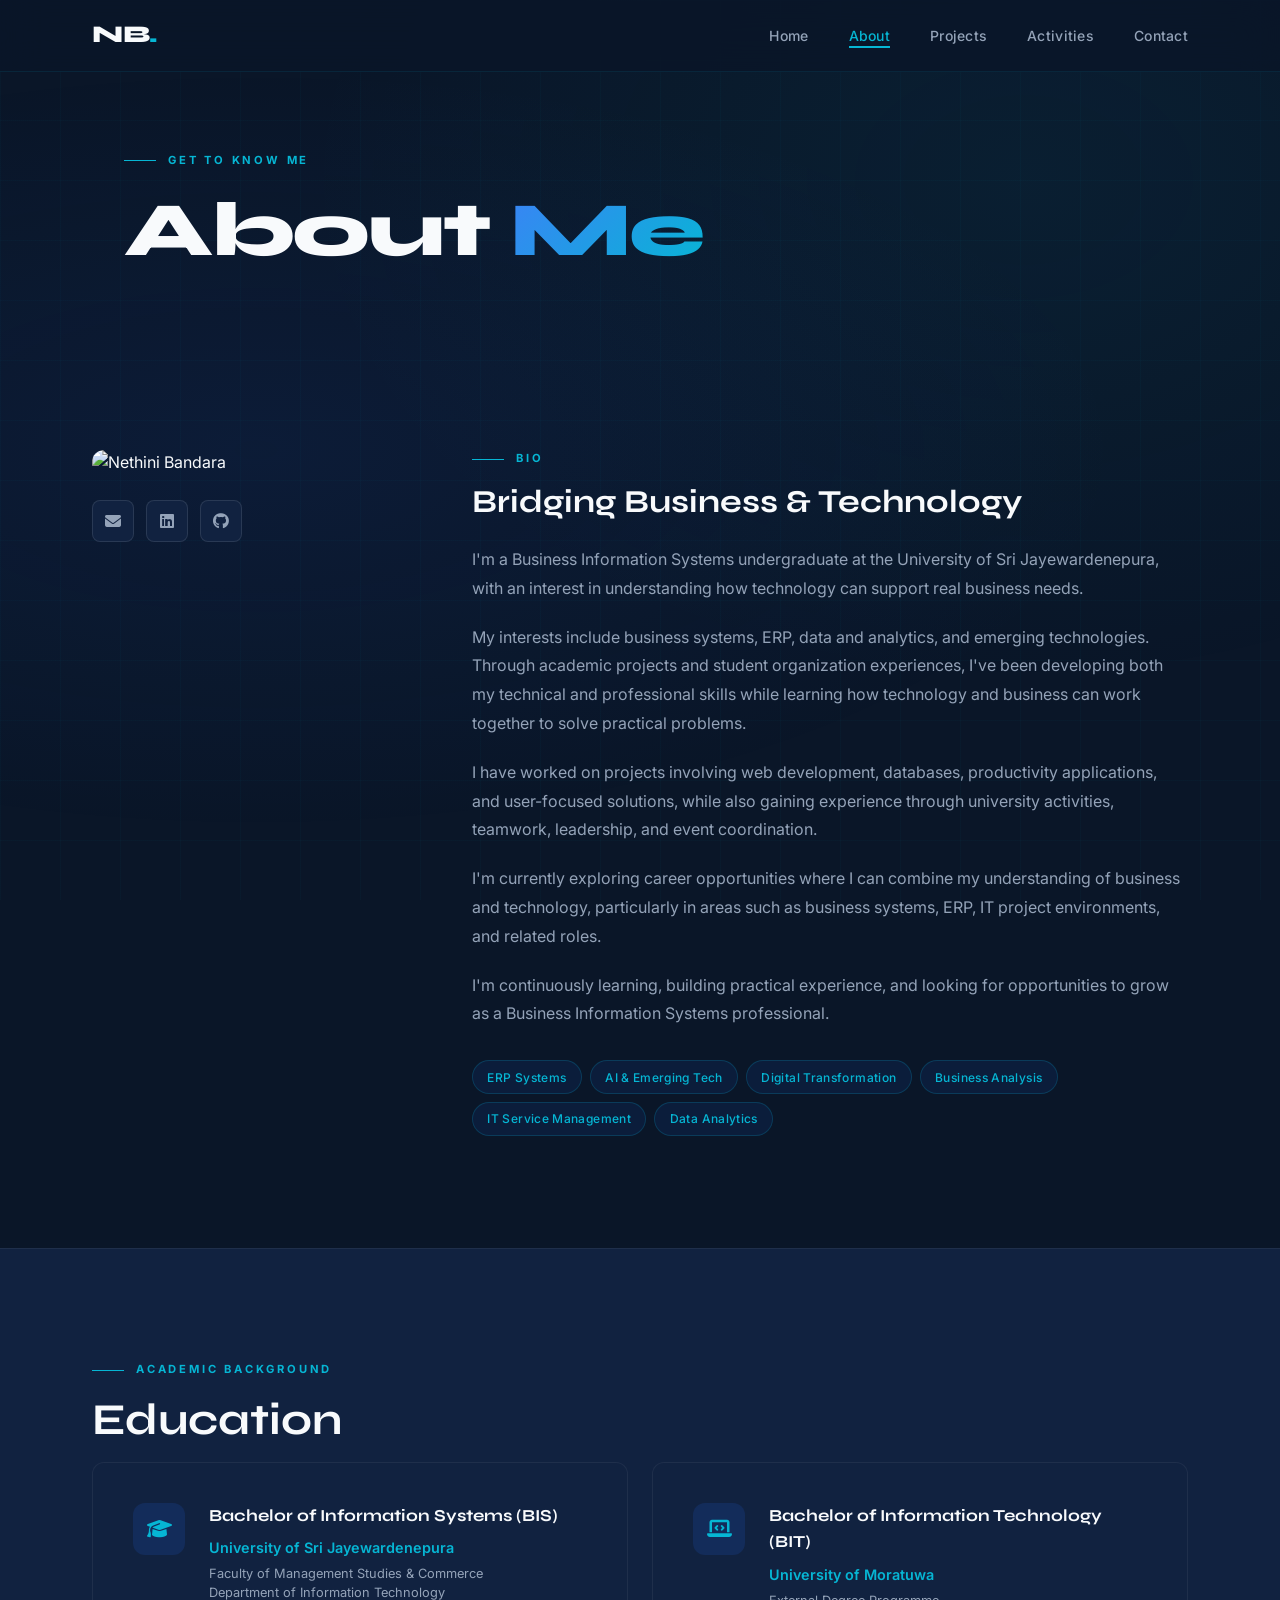
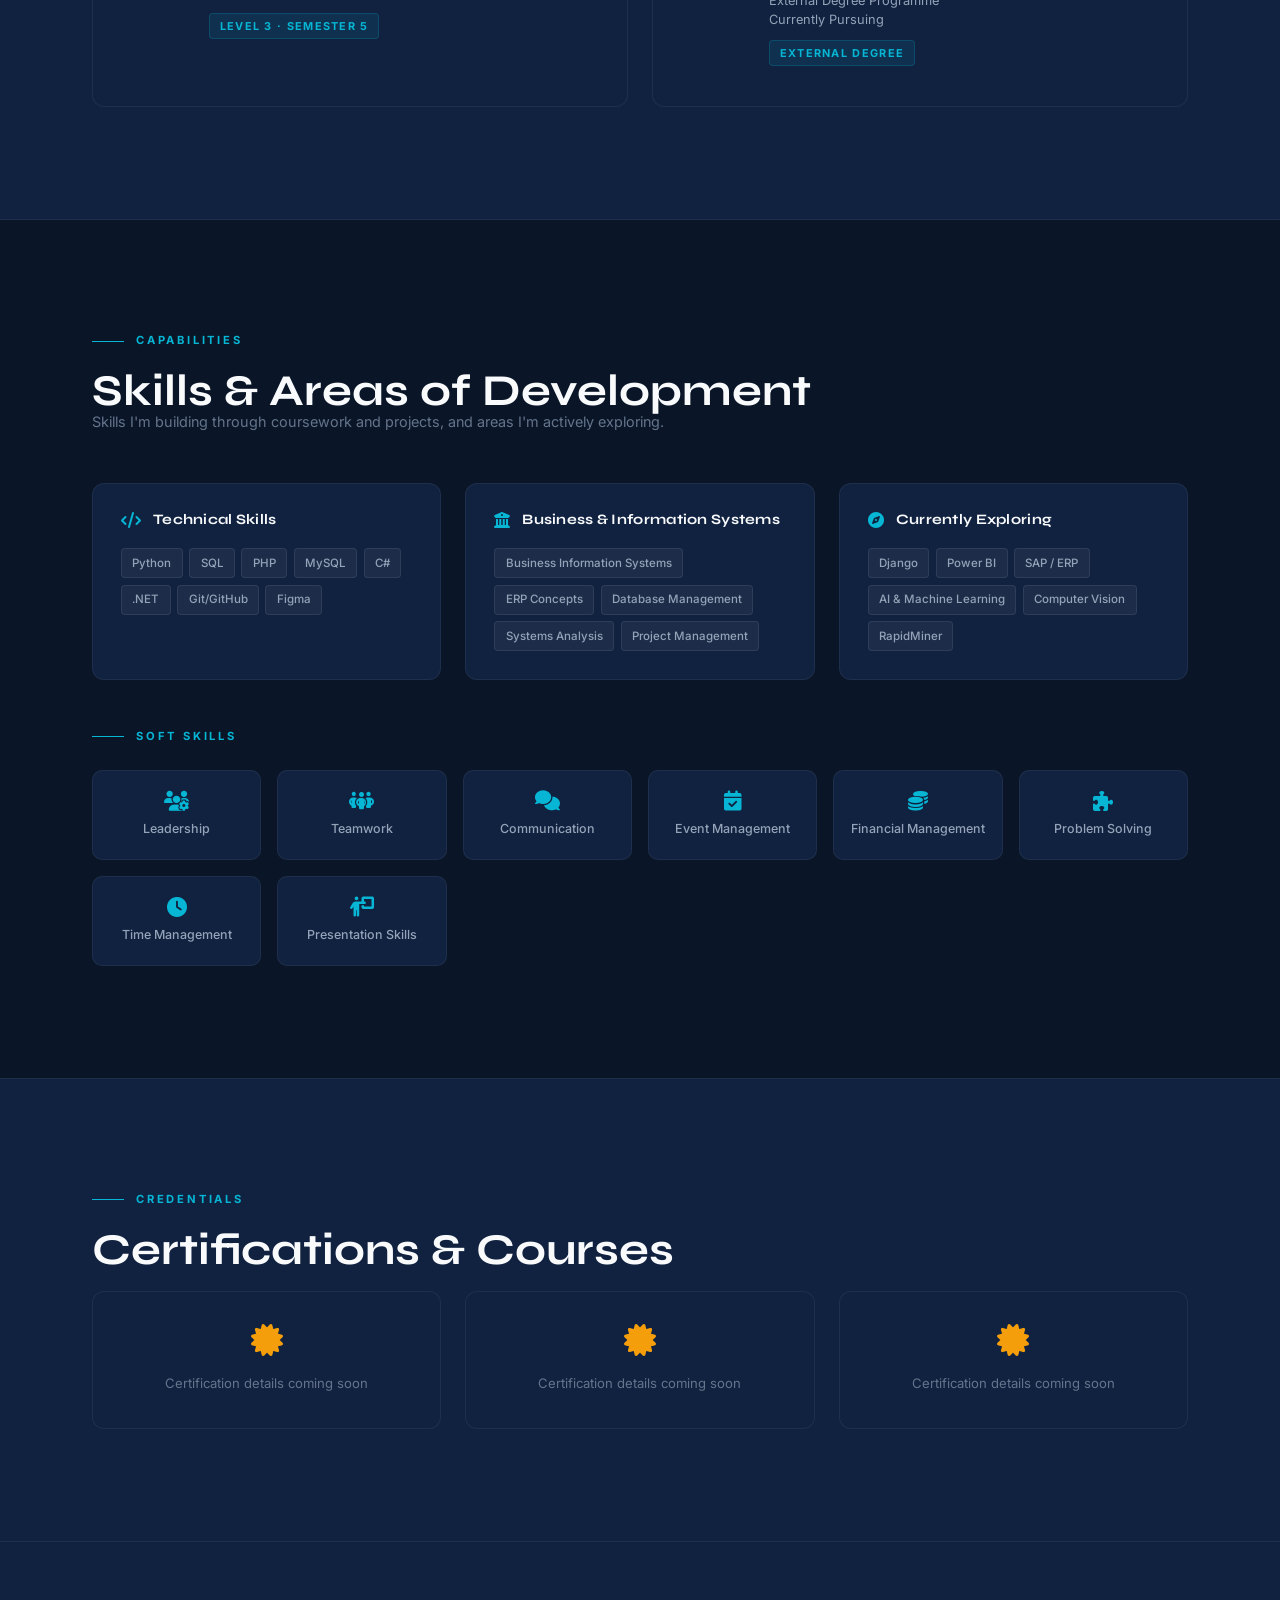
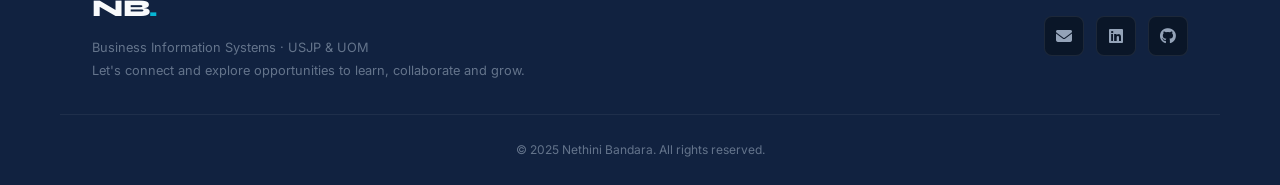
==== commit a73264a1: "Revise bio and skills sections in about.html Updated the bio and skills sections to reflect current " ====
--- a/about.html
+++ b/about.html
@@ -52,8 +52,11 @@
       <div class="about-text">
         <div class="section-label">Bio</div>
         <h2>Bridging Business & Technology</h2>
-        <p class="about-bio">I'm a Business Information Systems undergraduate with a strong interest in combining business, technology, and emerging digital solutions. I enjoy exploring how technologies such as ERP systems and AI can be applied to solve real-world business problems, while continuously developing my technical skills through hands-on projects and academic work.</p>
-        <p class="about-bio">I'm passionate about growing into a professional who can bridge the gap between business needs and technology — understanding what a business truly needs and translating that into practical, technology-driven solutions.</p>
+        <p class="about-bio">I'm a Business Information Systems undergraduate at the University of Sri Jayewardenepura, with an interest in understanding how technology can support real business needs.</p>
+        <p class="about-bio">My interests include business systems, ERP, data and analytics, and emerging technologies. Through academic projects and student organization experiences, I've been developing both my technical and professional skills while learning how technology and business can work together to solve practical problems.</p>
+        <p class="about-bio">I have worked on projects involving web development, databases, productivity applications, and user-focused solutions, while also gaining experience through university activities, teamwork, leadership, and event coordination.</p>
+        <p class="about-bio">I'm currently exploring career opportunities where I can combine my understanding of business and technology, particularly in areas such as business systems, ERP, IT project environments, and related roles.</p>
+        <p class="about-bio">I'm continuously learning, building practical experience, and looking for opportunities to grow as a Business Information Systems professional.</p>
         <div class="about-interests">
           <span>ERP Systems</span><span>AI & Emerging Tech</span><span>Digital Transformation</span>
           <span>Business Analysis</span><span>IT Service Management</span><span>Data Analytics</span>
@@ -92,42 +95,28 @@
   <section class="skills-section section">
     <div class="container">
       <div class="section-label">Capabilities</div>
-      <h2 class="section-title">Skills & Knowledge Areas</h2>
-      <p class="skills-note">Areas of knowledge and exposure — always learning, always building.</p>
+      <h2 class="section-title">Skills & Areas of Development</h2>
+      <p class="skills-note">Skills I'm building through coursework and projects, and areas I'm actively exploring.</p>
       <div class="skills-grid">
         <div class="skill-group">
-          <div class="skill-group-header"><i class="fa-solid fa-code"></i><h3>Programming & Development</h3></div>
+          <div class="skill-group-header"><i class="fa-solid fa-code"></i><h3>Technical Skills</h3></div>
           <div class="skill-tags">
-            <span>Python</span><span>Java</span><span>C#</span><span>PHP</span>
-            <span>HTML & CSS</span><span>Django</span><span>Streamlit</span><span>.NET / Windows Forms</span>
+            <span>Python</span><span>SQL</span><span>PHP</span><span>MySQL</span>
+            <span>C#</span><span>.NET</span><span>Git/GitHub</span><span>Figma</span>
           </div>
         </div>
         <div class="skill-group">
-          <div class="skill-group-header"><i class="fa-solid fa-database"></i><h3>Databases</h3></div>
-          <div class="skill-tags"><span>SQL</span><span>MySQL</span><span>SQLite</span></div>
-        </div>
-        <div class="skill-group">
-          <div class="skill-group-header"><i class="fa-solid fa-building-columns"></i><h3>ERP & IT Management</h3></div>
+          <div class="skill-group-header"><i class="fa-solid fa-building-columns"></i><h3>Business & Information Systems</h3></div>
           <div class="skill-tags">
-            <span>SAP / ERP Systems</span><span>ERP Concepts</span><span>ITSM</span>
-            <span>ITIL Concepts</span><span>ManageEngine ServiceDesk Plus</span><span>Jira</span>
+            <span>Business Information Systems</span><span>ERP Concepts</span>
+            <span>Database Management</span><span>Systems Analysis</span><span>Project Management</span>
           </div>
         </div>
         <div class="skill-group">
-          <div class="skill-group-header"><i class="fa-solid fa-robot"></i><h3>AI & Emerging Technologies</h3></div>
+          <div class="skill-group-header"><i class="fa-solid fa-compass"></i><h3>Currently Exploring</h3></div>
           <div class="skill-tags">
-            <span>Artificial Intelligence</span><span>Computer Vision</span><span>Object Detection</span>
-            <span>Roboflow</span><span>CVAT</span><span>LabelImg</span><span>DeepSORT</span><span>ByteTrack</span><span>LLM Technology</span>
-          </div>
-        </div>
-        <div class="skill-group">
-          <div class="skill-group-header"><i class="fa-solid fa-chart-bar"></i><h3>Data & Analytics</h3></div>
-          <div class="skill-tags"><span>Power BI</span><span>RapidMiner</span></div>
-        </div>
-        <div class="skill-group">
-          <div class="skill-group-header"><i class="fa-solid fa-screwdriver-wrench"></i><h3>Tools & Software</h3></div>
-          <div class="skill-tags">
-            <span>GitHub</span><span>GitHub Desktop</span><span>Visual Studio</span><span>Figma</span><span>XAMPP</span>
+            <span>Django</span><span>Power BI</span><span>SAP / ERP</span>
+            <span>AI & Machine Learning</span><span>Computer Vision</span><span>RapidMiner</span>
           </div>
         </div>
       </div>
@@ -167,6 +156,7 @@
       <div class="footer-left">
         <div class="nav-logo">NB<span class="dot">.</span></div>
         <p>Business Information Systems · USJP & UOM</p>
+        <p>Let's connect and explore opportunities to learn, collaborate and grow.</p>
       </div>
       <div class="footer-links">
         <a href="mailto:nethinipudamthi@gmail.com"><i class="fa-solid fa-envelope"></i></a>
--- a/style.css
+++ b/style.css
@@ -1,346 +1,686 @@
+/* ===========================
+   NETHINI BANDARA — PORTFOLIO
+   Navy Blue Modern Design
+   =========================== */
+
+*, *::before, *::after { box-sizing: border-box; margin: 0; padding: 0; }
+
 :root {
-  --navy-1: #0a0f1d;
-  --navy-2: #111827;
-  --navy-card: #1f2937;
+  --navy: #0a1628;
+  --navy-2: #112240;
+  --navy-3: #1a3358;
+  --navy-light: #1e3a5f;
+  --blue: #2563eb;
+  --blue-light: #3b82f6;
   --cyan: #06b6d4;
-  --indigo: #6366f1;
-  --text-main: #f9fafb;
-  --text-muted: #9ca3af;
-  --border-light: rgba(255, 255, 255, 0.08);
-}
-
-* {
-  box-sizing: border-box;
-  margin: 0;
-  padding: 0;
-  font-family: 'Inter', system-ui, -apple-system, sans-serif;
-}
+  --cyan-light: #67e8f9;
+  --gold: #f59e0b;
+  --white: #f8fafc;
+  --off-white: #e2e8f0;
+  --gray-1: #94a3b8;
+  --gray-2: #64748b;
+  --gray-3: #334155;
+  --font-display: 'Syne', sans-serif;
+  --font-body: 'Inter', sans-serif;
+  --nav-h: 72px;
+  --transition: 0.3s cubic-bezier(0.4, 0, 0.2, 1);
+  --glow: 0 0 40px rgba(6, 182, 212, 0.15);
+  --card-shadow: 0 4px 24px rgba(0,0,0,0.3);
+}
+
+html { scroll-behavior: smooth; }
 
 body {
-  background-color: var(--navy-1);
-  color: var(--text-main);
+  font-family: var(--font-body);
+  background: var(--navy);
+  color: var(--white);
+  overflow-x: hidden;
   line-height: 1.6;
 }
 
-.container {
-  max-width: 1140px;
-  margin: 0 auto;
-  padding: 0 20px;
-}
-
-/* NAVBAR */
-.navbar {
+h1, h2, h3, h4 { font-family: var(--font-display); font-weight: 700; line-height: 1.15; }
+p { color: var(--gray-1); line-height: 1.8; }
+a { text-decoration: none; color: inherit; }
+
+.container { max-width: 1160px; margin: 0 auto; padding: 0 2rem; }
+.section { padding: 7rem 0; }
+
+/* ===== NAV ===== */
+.nav {
+  position: fixed; top: 0; left: 0; right: 0; z-index: 100;
+  height: var(--nav-h);
+  background: rgba(10, 22, 40, 0.85);
+  backdrop-filter: blur(20px);
+  border-bottom: 1px solid rgba(6,182,212,0.1);
+  transition: var(--transition);
+}
+.nav.scrolled {
+  background: rgba(10, 22, 40, 0.97);
+  border-bottom-color: rgba(6,182,212,0.2);
+  box-shadow: 0 4px 32px rgba(0,0,0,0.4);
+}
+.nav-inner {
+  display: flex; align-items: center; justify-content: space-between;
+  max-width: 1160px; margin: 0 auto; padding: 0 2rem; height: 100%;
+}
+.nav-logo {
+  font-family: var(--font-display);
+  font-size: 1.5rem; font-weight: 800;
+  color: var(--white); letter-spacing: -0.5px;
+}
+.dot { color: var(--cyan); }
+.nav-links { list-style: none; display: flex; gap: 2.5rem; }
+.nav-links a {
+  font-size: 0.875rem; font-weight: 500; color: var(--gray-1);
+  letter-spacing: 0.02em; transition: color var(--transition); position: relative;
+}
+.nav-links a::after {
+  content: ''; position: absolute; bottom: -4px; left: 0;
+  width: 0; height: 1.5px; background: var(--cyan);
+  transition: width var(--transition);
+}
+.nav-links a:hover, .nav-links a.active { color: var(--cyan); }
+.nav-links a:hover::after, .nav-links a.active::after { width: 100%; }
+
+.hamburger {
+  display: none; flex-direction: column; gap: 5px;
+  background: none; border: none; cursor: pointer; padding: 5px;
+}
+.hamburger span { display: block; width: 24px; height: 1.5px; background: var(--white); transition: var(--transition); }
+.hamburger.open span:nth-child(1) { transform: rotate(45deg) translate(4.5px, 4.5px); }
+.hamburger.open span:nth-child(2) { opacity: 0; }
+.hamburger.open span:nth-child(3) { transform: rotate(-45deg) translate(4.5px, -4.5px); }
+
+.mobile-menu {
+  display: none; background: var(--navy-2);
+  border-top: 1px solid rgba(6,182,212,0.15);
+  padding: 1rem 2rem 2rem;
+  position: absolute; top: var(--nav-h); left: 0; right: 0;
+  box-shadow: 0 8px 32px rgba(0,0,0,0.4);
+}
+.mobile-menu.open { display: block; }
+.mobile-menu ul { list-style: none; }
+.mobile-menu ul li { padding: 0.75rem 0; border-bottom: 1px solid rgba(255,255,255,0.05); }
+.mobile-menu ul li a { font-weight: 500; font-size: 1rem; color: var(--off-white); }
+
+/* ===== BUTTONS ===== */
+.btn-primary {
+  display: inline-flex; align-items: center; gap: 0.5rem;
+  background: linear-gradient(135deg, var(--blue), var(--cyan));
+  color: var(--white); padding: 0.85rem 2rem;
+  font-family: var(--font-body); font-size: 0.875rem;
+  font-weight: 600; letter-spacing: 0.04em;
+  border: none; cursor: pointer;
+  transition: var(--transition); border-radius: 4px;
+  box-shadow: 0 4px 20px rgba(37,99,235,0.3);
+}
+.btn-primary:hover {
+  transform: translateY(-2px);
+  box-shadow: 0 8px 30px rgba(37,99,235,0.5);
+}
+.btn-primary.full-width { width: 100%; justify-content: center; }
+
+.btn-outline {
+  display: inline-flex; align-items: center; gap: 0.5rem;
+  background: transparent; color: var(--cyan);
+  padding: 0.85rem 2rem; font-family: var(--font-body);
+  font-size: 0.875rem; font-weight: 600; letter-spacing: 0.04em;
+  border: 1.5px solid var(--cyan); cursor: pointer;
+  transition: var(--transition); border-radius: 4px;
+}
+.btn-outline:hover {
+  background: rgba(6,182,212,0.1);
+  transform: translateY(-2px);
+  box-shadow: 0 4px 20px rgba(6,182,212,0.2);
+}
+.btn-outline.small { padding: 0.55rem 1.25rem; font-size: 0.78rem; }
+
+/* ===== LABELS ===== */
+.section-label {
+  font-size: 0.7rem; font-weight: 700; letter-spacing: 0.25em;
+  text-transform: uppercase; color: var(--cyan); margin-bottom: 1rem;
+  display: flex; align-items: center; gap: 0.75rem;
+}
+.section-label::before { content: ''; width: 2rem; height: 1px; background: var(--cyan); }
+.section-title { font-size: clamp(2rem, 4vw, 2.75rem); margin-bottom: 1rem; color: var(--white); }
+.section-subtitle { font-size: 1rem; color: var(--gray-1); margin-bottom: 3rem; max-width: 580px; }
+
+/* ===== HERO ===== */
+.hero {
+  min-height: 100vh; display: flex; align-items: center;
+  padding: calc(var(--nav-h) + 4rem) 2rem 4rem;
+  max-width: 1160px; margin: 0 auto;
+  position: relative; gap: 4rem;
+}
+
+/* Animated background grid */
+body::before {
+  content: '';
+  position: fixed; inset: 0; z-index: -1;
+  background-image:
+    linear-gradient(rgba(6,182,212,0.03) 1px, transparent 1px),
+    linear-gradient(90deg, rgba(6,182,212,0.03) 1px, transparent 1px);
+  background-size: 60px 60px;
+  pointer-events: none;
+}
+body::after {
+  content: '';
+  position: fixed; inset: 0; z-index: -1;
+  background: radial-gradient(ellipse at 20% 50%, rgba(37,99,235,0.08) 0%, transparent 60%),
+              radial-gradient(ellipse at 80% 20%, rgba(6,182,212,0.06) 0%, transparent 50%);
+  pointer-events: none;
+}
+
+.hero-content { flex: 1; z-index: 1; }
+.hero-greeting {
+  font-size: 0.8rem; font-weight: 600; letter-spacing: 0.2em;
+  text-transform: uppercase; color: var(--cyan); margin-bottom: 1rem;
+  display: flex; align-items: center; gap: 0.75rem;
+}
+.hero-greeting::before { content: ''; width: 2.5rem; height: 1px; background: var(--cyan); }
+
+.hero-name {
+  font-size: clamp(3rem, 7vw, 5.5rem); font-weight: 800;
+  line-height: 1; letter-spacing: -0.03em; margin-bottom: 0.5rem;
+  color: var(--white);
+}
+.hero-name .highlight {
+  background: linear-gradient(135deg, var(--blue-light), var(--cyan));
+  -webkit-background-clip: text; -webkit-text-fill-color: transparent;
+  background-clip: text;
+}
+
+.hero-role {
+  font-size: clamp(1rem, 2.5vw, 1.3rem); color: var(--gray-1);
+  margin-bottom: 1.5rem; font-weight: 400;
+}
+.hero-role span { color: var(--cyan); font-weight: 600; }
+
+.hero-bio {
+  font-size: 1rem; color: var(--gray-1); max-width: 480px;
+  line-height: 1.8; margin-bottom: 2.5rem;
+}
+
+.hero-cta { display: flex; gap: 1rem; flex-wrap: wrap; margin-bottom: 3rem; }
+
+.hero-stats { display: flex; gap: 2.5rem; }
+.stat { text-align: center; }
+.stat-num {
+  font-family: var(--font-display); font-size: 1.75rem; font-weight: 800;
+  color: var(--white); line-height: 1;
+  background: linear-gradient(135deg, var(--blue-light), var(--cyan));
+  -webkit-background-clip: text; -webkit-text-fill-color: transparent; background-clip: text;
+}
+.stat-label { font-size: 0.7rem; color: var(--gray-1); text-transform: uppercase; letter-spacing: 0.1em; margin-top: 0.25rem; }
+
+/* HERO PHOTO */
+.hero-photo-wrap { flex-shrink: 0; position: relative; z-index: 1; }
+.hero-photo-frame {
+  width: 340px; height: 420px;
+  position: relative; overflow: hidden;
+  border-radius: 12px;
+  border: 1px solid rgba(6,182,212,0.3);
+  box-shadow: 0 20px 60px rgba(0,0,0,0.5), var(--glow);
+}
+.hero-photo-frame::before {
+  content: ''; position: absolute; inset: 0; z-index: 1;
+  background: linear-gradient(to bottom, transparent 60%, rgba(10,22,40,0.8) 100%);
+}
+.photo-placeholder {
+  width: 100%; height: 100%;
+  display: flex; flex-direction: column; align-items: center; justify-content: center;
+  gap: 1rem; background: var(--navy-2); color: var(--gray-2);
+}
+.photo-placeholder i { font-size: 3.5rem; color: var(--navy-3); }
+.photo-placeholder span { font-size: 0.75rem; letter-spacing: 0.12em; text-transform: uppercase; color: var(--gray-2); }
+.photo-placeholder.large { min-height: 380px; }
+
+/* Floating badges */
+.hero-badge {
+  position: absolute; bottom: -16px; left: -20px;
+  background: rgba(10, 22, 40, 0.95); border: 1px solid rgba(6,182,212,0.4);
+  padding: 0.75rem 1.25rem; display: flex; align-items: center; gap: 0.5rem;
+  font-size: 0.75rem; font-weight: 700; letter-spacing: 0.06em;
+  border-radius: 8px; box-shadow: 0 8px 24px rgba(0,0,0,0.5);
+  color: var(--white); z-index: 2; backdrop-filter: blur(6px);
+}
+.badge-dot { width: 8px; height: 8px; background: var(--cyan); border-radius: 50%; animation: pulse 2s ease infinite; }
+@keyframes pulse { 0%,100%{opacity:1;transform:scale(1)} 50%{opacity:0.5;transform:scale(1.3)} }
+
+.hero-badge-2 {
+  position: absolute; top: 20px; right: -20px;
+  background: linear-gradient(135deg, var(--blue), var(--navy-2));
+  border: 1px solid rgba(37,99,235,0.4);
+  padding: 0.6rem 1rem; border-radius: 8px;
+  font-size: 0.7rem; font-weight: 700; letter-spacing: 0.08em;
+  box-shadow: var(--card-shadow); color: var(--white);
+  display: flex; align-items: center; gap: 0.4rem;
+}
+
+/* ===== WHAT I DO ===== */
+.focus-grid {
+  display: grid; grid-template-columns: repeat(auto-fit, minmax(240px, 1fr)); gap: 1.5rem;
+}
+.focus-card {
+  background: var(--navy-2); padding: 2.5rem 2rem;
+  border: 1px solid rgba(255,255,255,0.06);
+  border-radius: 12px; transition: var(--transition); cursor: default;
+  position: relative; overflow: hidden;
+}
+.focus-card::before {
+  content: ''; position: absolute; top: 0; left: 0; right: 0; height: 2px;
+  background: linear-gradient(90deg, var(--blue), var(--cyan));
+  opacity: 0; transition: var(--transition);
+}
+.focus-card:hover { border-color: rgba(6,182,212,0.3); transform: translateY(-4px); box-shadow: var(--card-shadow), var(--glow); }
+.focus-card:hover::before { opacity: 1; }
+.focus-icon {
+  width: 48px; height: 48px; background: rgba(37,99,235,0.15);
+  border-radius: 10px; display: flex; align-items: center; justify-content: center;
+  font-size: 1.25rem; color: var(--cyan); margin-bottom: 1.5rem;
+}
+.focus-card h3 { font-size: 1.05rem; margin-bottom: 0.75rem; color: var(--white); }
+.focus-card p { font-size: 0.875rem; }
+
+/* ===== FEATURED PROJECTS ===== */
+.projects-preview { display: flex; flex-direction: column; gap: 1.5rem; }
+.project-card-lg {
+  background: var(--navy-2); border: 1px solid rgba(255,255,255,0.06);
+  border-radius: 12px; padding: 2rem 2.5rem;
+  display: flex; gap: 2rem; align-items: flex-start;
+  transition: var(--transition); cursor: default; position: relative; overflow: hidden;
+}
+.project-card-lg:hover { border-color: rgba(6,182,212,0.3); transform: translateX(4px); box-shadow: var(--card-shadow); }
+.project-num {
+  font-family: var(--font-display); font-size: 3.5rem; font-weight: 800;
+  background: linear-gradient(135deg, rgba(37,99,235,0.3), rgba(6,182,212,0.3));
+  -webkit-background-clip: text; -webkit-text-fill-color: transparent; background-clip: text;
+  line-height: 1; flex-shrink: 0; min-width: 70px;
+}
+.project-tags { display: flex; flex-wrap: wrap; gap: 0.4rem; margin-bottom: 0.75rem; }
+.project-tags span {
+  font-size: 0.65rem; font-weight: 600; letter-spacing: 0.1em;
+  text-transform: uppercase; padding: 0.25rem 0.6rem;
+  background: rgba(6,182,212,0.1); color: var(--cyan);
+  border: 1px solid rgba(6,182,212,0.2); border-radius: 4px;
+}
+.project-info h3 { font-size: 1.25rem; margin-bottom: 0.5rem; color: var(--white); }
+.project-info p { font-size: 0.875rem; max-width: 520px; margin-bottom: 1rem; }
+.project-link {
+  font-size: 0.78rem; font-weight: 700; letter-spacing: 0.1em;
+  text-transform: uppercase; color: var(--cyan);
+  display: inline-flex; align-items: center; gap: 0.4rem;
+  transition: gap var(--transition);
+}
+.project-link:hover { gap: 0.75rem; }
+.view-all-wrap { margin-top: 2rem; text-align: center; }
+
+/* ===== SKILLS MARQUEE ===== */
+.skills-strip {
+  padding: 2.5rem 0; overflow: hidden;
+  border-top: 1px solid rgba(255,255,255,0.06);
+  border-bottom: 1px solid rgba(255,255,255,0.06);
   background: var(--navy-2);
-  border-bottom: 1px solid var(--border-light);
-  padding: 20px 0;
-  position: sticky;
-  top: 0;
-  z-index: 100;
-}
-.nav-container {
-  display: flex;
-  justify-content: space-between;
-  align-items: center;
-}
-.nav-logo {
-  font-size: 24px;
-  font-weight: 800;
-  color: #fff;
-  text-decoration: none;
-}
-.nav-logo span { color: var(--cyan); }
-.nav-links {
-  display: flex;
-  gap: 30px;
-  list-style: none;
-}
-.nav-links a {
-  color: var(--text-muted);
-  text-decoration: none;
-  font-weight: 500;
-  transition: color 0.3s ease;
-}
-.nav-links a:hover, .nav-links a.active {
-  color: var(--cyan);
-}
-
-/* HERO SECTION */
-.hero-section {
-  padding: 80px 0;
-}
-.hero-container {
-  display: grid;
-  grid-template-columns: 1.2fr 0.8fr;
-  gap: 50px;
-  align-items: center;
-}
-.hero-subtitle {
-  color: var(--cyan);
-  font-weight: 600;
-  text-transform: uppercase;
-  letter-spacing: 1px;
-  font-size: 14px;
-}
-.hero-title {
-  font-size: 48px;
-  margin: 10px 0 20px 0;
-  line-height: 1.2;
-}
-.hero-title span { color: var(--cyan); }
-.hero-description {
-  color: var(--text-muted);
-  font-size: 18px;
-  margin-bottom: 30px;
-}
-.hero-cta {
-  display: flex;
-  gap: 15px;
-}
-.btn {
-  padding: 12px 28px;
-  border-radius: 8px;
-  font-weight: 600;
-  text-decoration: none;
-  transition: transform 0.2s ease, background 0.3s ease;
-}
-.btn-primary {
-  background: var(--cyan);
-  color: #000;
-}
-.btn-secondary {
-  border: 1px solid var(--border-light);
-  color: #fff;
-}
-.btn:hover { transform: translateY(-2px); }
-
-/* HERO PHOTO FRAME */
-.hero-photo-wrap {
-  position: relative;
-  width: 100%;
-  max-width: 340px;
-  margin: 0 auto;
-}
-.hero-photo-frame {
-  width: 100%;
-  height: 380px;
-  border-radius: 16px;
-  overflow: hidden;
-  border: 2px solid var(--border-light);
-  box-shadow: 0 20px 40px rgba(0,0,0,0.5);
-}
-.hero-photo-frame img {
-  width: 100%;
-  height: 100%;
-  object-fit: cover;
-  display: block;
-}
-.hero-badge {
-  position: absolute;
-  bottom: -15px;
-  right: -15px;
-  background: var(--navy-card);
-  border: 1px solid var(--border-light);
-  padding: 8px 16px;
-  border-radius: 20px;
-  display: flex;
-  align-items: center;
-  gap: 8px;
-  font-size: 13px;
-  font-weight: 600;
-}
-.badge-dot {
-  width: 8px;
-  height: 8px;
-  background: var(--cyan);
-  border-radius: 50%;
-}
-
-/* SECTION STYLING */
-.section { padding: 70px 0; }
-.section-label {
-  color: var(--cyan);
-  font-size: 13px;
-  font-weight: 700;
-  text-transform: uppercase;
-  letter-spacing: 1.5px;
-}
-.section-title {
-  font-size: 32px;
-  margin: 5px 0 40px 0;
-}
-
-/* UNIFORM PROJECT CARDS */
-.projects-grid {
-  display: flex;
-  flex-direction: column;
-  gap: 40px;
-}
+}
+.skills-marquee-wrap { overflow: hidden; }
+.skills-marquee {
+  display: flex; gap: 2rem; animation: marquee 30s linear infinite;
+  width: max-content;
+}
+.skills-marquee span {
+  font-size: 0.8rem; font-weight: 600; letter-spacing: 0.1em;
+  white-space: nowrap; padding: 0.4rem 0;
+}
+.skills-marquee span.skill-text { color: var(--gray-1); }
+.skills-marquee span.divider { color: var(--cyan); opacity: 0.5; }
+@keyframes marquee { from { transform: translateX(0); } to { transform: translateX(-50%); } }
+
+/* ===== ACHIEVEMENT ===== */
+.achievement-highlight {
+  background: linear-gradient(135deg, var(--navy-2), rgba(37,99,235,0.1));
+  border: 1px solid rgba(245,158,11,0.3);
+  border-radius: 16px; padding: 2.5rem;
+  display: flex; align-items: center; gap: 2rem; flex-wrap: wrap;
+  box-shadow: 0 8px 32px rgba(245,158,11,0.08);
+}
+.achievement-icon { font-size: 2.5rem; color: var(--gold); flex-shrink: 0; }
+.achievement-text { flex: 1; }
+.achievement-text h3 { font-size: 1.3rem; margin-bottom: 0.4rem; color: var(--white); }
+.achievement-text p { font-size: 0.9rem; }
+
+/* ===== PAGE HEADER ===== */
+.page-header {
+  padding: calc(var(--nav-h) + 5rem) 2rem 4rem;
+  max-width: 1160px; margin: 0 auto;
+}
+.page-header-tag {
+  font-size: 0.7rem; font-weight: 700; letter-spacing: 0.25em;
+  text-transform: uppercase; color: var(--cyan); margin-bottom: 1rem;
+  display: flex; align-items: center; gap: 0.75rem;
+}
+.page-header-tag::before { content: ''; width: 2rem; height: 1px; background: var(--cyan); }
+.page-title { font-size: clamp(2.5rem, 6vw, 5rem); font-weight: 800; letter-spacing: -0.03em; color: var(--white); }
+.page-title .highlight {
+  background: linear-gradient(135deg, var(--blue-light), var(--cyan));
+  -webkit-background-clip: text; -webkit-text-fill-color: transparent; background-clip: text;
+}
+
+/* ===== ABOUT PAGE ===== */
+.about-grid {
+  display: grid; grid-template-columns: 300px 1fr; gap: 5rem; align-items: start;
+}
+.about-photo-wrap { position: sticky; top: calc(var(--nav-h) + 2rem); }
+.about-photo-frame { margin-bottom: 1.5rem; border-radius: 12px; overflow: hidden; }
+.about-socials { display: flex; gap: 0.75rem; }
+.about-socials a {
+  width: 42px; height: 42px;
+  background: var(--navy-2); border: 1px solid rgba(255,255,255,0.1);
+  border-radius: 8px; display: flex; align-items: center; justify-content: center;
+  font-size: 1rem; color: var(--gray-1); transition: var(--transition);
+}
+.about-socials a:hover { background: rgba(6,182,212,0.15); color: var(--cyan); border-color: rgba(6,182,212,0.3); }
+.about-text h2 { font-size: 2rem; margin-bottom: 1.5rem; color: var(--white); }
+.about-bio { font-size: 1rem; margin-bottom: 1.25rem; }
+.about-interests { display: flex; flex-wrap: wrap; gap: 0.5rem; margin-top: 2rem; }
+.about-interests span {
+  font-size: 0.75rem; font-weight: 500; padding: 0.4rem 0.9rem;
+  background: rgba(37,99,235,0.1); color: var(--cyan);
+  border: 1px solid rgba(6,182,212,0.2); border-radius: 20px; letter-spacing: 0.03em;
+}
+
+/* ===== EDUCATION ===== */
+.edu-grid { display: grid; grid-template-columns: repeat(auto-fit, minmax(300px, 1fr)); gap: 1.5rem; }
+.edu-card {
+  background: var(--navy-2); padding: 2.5rem;
+  display: flex; gap: 1.5rem; align-items: flex-start;
+  border: 1px solid rgba(255,255,255,0.06); border-radius: 12px;
+  transition: var(--transition);
+}
+.edu-card:hover { border-color: rgba(6,182,212,0.3); box-shadow: var(--glow); }
+.edu-icon-wrap {
+  width: 52px; height: 52px; background: rgba(37,99,235,0.15);
+  border-radius: 12px; display: flex; align-items: center; justify-content: center;
+  font-size: 1.25rem; color: var(--cyan); flex-shrink: 0;
+}
+.edu-degree { font-family: var(--font-display); font-size: 1.05rem; font-weight: 700; color: var(--white); margin-bottom: 0.4rem; }
+.edu-uni { font-size: 0.9rem; color: var(--cyan); font-weight: 600; margin-bottom: 0.3rem; }
+.edu-dept { font-size: 0.8rem; color: var(--gray-1); margin-bottom: 0.6rem; line-height: 1.5; }
+.edu-level {
+  display: inline-block; font-size: 0.68rem; font-weight: 700; letter-spacing: 0.12em;
+  text-transform: uppercase; color: var(--cyan);
+  background: rgba(6,182,212,0.1); border: 1px solid rgba(6,182,212,0.2);
+  padding: 0.2rem 0.6rem; border-radius: 4px;
+}
+
+/* ===== SKILLS ===== */
+.skills-note { font-size: 0.9rem; color: var(--gray-2); margin-bottom: 3rem; margin-top: -1.5rem; }
+.skills-grid { display: grid; grid-template-columns: repeat(auto-fit, minmax(300px, 1fr)); gap: 1.5rem; }
+.skill-group {
+  background: var(--navy-2); border: 1px solid rgba(255,255,255,0.06);
+  border-radius: 12px; padding: 1.75rem;
+  transition: var(--transition);
+}
+.skill-group:hover { border-color: rgba(6,182,212,0.2); }
+.skill-group-header { display: flex; align-items: center; gap: 0.75rem; margin-bottom: 1.25rem; }
+.skill-group-header i { font-size: 1rem; color: var(--cyan); }
+.skill-group-header h3 { font-size: 0.9rem; font-weight: 700; color: var(--white); letter-spacing: 0.02em; }
+.skill-tags { display: flex; flex-wrap: wrap; gap: 0.4rem; }
+.skill-tags span {
+  font-size: 0.72rem; font-weight: 500; padding: 0.3rem 0.65rem;
+  background: rgba(255,255,255,0.05); color: var(--gray-1);
+  border: 1px solid rgba(255,255,255,0.08); border-radius: 4px;
+  transition: var(--transition);
+}
+.skill-tags span:hover { background: rgba(6,182,212,0.1); color: var(--cyan); border-color: rgba(6,182,212,0.2); }
+
+.soft-skills-grid { display: grid; grid-template-columns: repeat(auto-fill, minmax(150px, 1fr)); gap: 1rem; margin-top: 1.5rem; }
+.soft-item {
+  display: flex; flex-direction: column; align-items: center; gap: 0.5rem;
+  padding: 1.25rem 1rem; background: var(--navy-2);
+  border: 1px solid rgba(255,255,255,0.06); border-radius: 10px;
+  text-align: center; transition: var(--transition); cursor: default;
+}
+.soft-item:hover { border-color: rgba(6,182,212,0.3); background: rgba(6,182,212,0.05); transform: translateY(-2px); }
+.soft-item i { font-size: 1.25rem; color: var(--cyan); }
+.soft-item span { font-size: 0.78rem; font-weight: 500; color: var(--gray-1); }
+
+/* CERTS */
+.cert-grid { display: grid; grid-template-columns: repeat(auto-fit, minmax(240px, 1fr)); gap: 1.5rem; }
+.cert-card {
+  background: var(--navy-2); padding: 2rem;
+  border: 1px solid rgba(255,255,255,0.06); border-radius: 12px;
+  text-align: center; display: flex; flex-direction: column; align-items: center; gap: 1rem;
+  transition: var(--transition);
+}
+.cert-card:hover { border-color: rgba(6,182,212,0.3); }
+.cert-card i { font-size: 2rem; color: var(--gold); }
+.cert-card p { font-size: 0.82rem; color: var(--gray-2); }
+
+/* ===== PROJECTS PAGE ===== */
+.projects-section .container { display: flex; flex-direction: column; gap: 0; }
 .project-full-card {
-  background: var(--navy-card);
-  border: 1px solid var(--border-light);
-  border-radius: 16px;
-  padding: 30px;
-}
-.project-full-header {
-  display: flex;
-  align-items: center;
-  gap: 20px;
-  margin-bottom: 25px;
-}
+  padding: 3.5rem 0;
+  border-bottom: 1px solid rgba(255,255,255,0.06);
+}
+.project-full-card:last-child { border-bottom: none; }
+.project-full-header { display: flex; align-items: flex-start; gap: 2rem; margin-bottom: 2rem; }
 .project-num-lg {
-  font-size: 36px;
-  font-weight: 800;
-  color: var(--cyan);
-  opacity: 0.8;
-}
-.project-tags {
-  display: flex;
-  gap: 10px;
-  margin-bottom: 5px;
-}
-.project-tags span, .project-tech-tags span {
-  background: rgba(6, 186, 212, 0.1);
-  color: var(--cyan);
-  font-size: 12px;
-  padding: 4px 10px;
-  border-radius: 4px;
-}
-.project-full-body {
-  display: grid;
-  grid-template-columns: 1.2fr 0.8fr;
-  gap: 30px;
-  align-items: center;
-}
-.project-full-desc p {
-  color: var(--text-muted);
-  margin-bottom: 20px;
-}
-.project-detail-row {
-  display: flex;
-  gap: 30px;
-  margin-bottom: 20px;
-}
+  font-family: var(--font-display); font-size: 4.5rem; font-weight: 800;
+  background: linear-gradient(135deg, rgba(37,99,235,0.4), rgba(6,182,212,0.4));
+  -webkit-background-clip: text; -webkit-text-fill-color: transparent; background-clip: text;
+  line-height: 1; flex-shrink: 0;
+}
+.project-full-header h2 { font-size: 1.75rem; margin-top: 0.5rem; color: var(--white); }
+.project-full-body { display: grid; grid-template-columns: 1fr 360px; gap: 3rem; }
+.project-full-desc p { margin-bottom: 1.5rem; }
+.project-detail-row { display: flex; gap: 2.5rem; margin-bottom: 1.5rem; flex-wrap: wrap; }
 .detail-label {
-  font-size: 12px;
-  color: var(--text-muted);
-  text-transform: uppercase;
-}
-.detail-val {
-  font-weight: 600;
-  font-size: 14px;
-}
-.project-tech-tags {
-  display: flex;
-  flex-wrap: wrap;
-  gap: 8px;
-  margin-top: 6px;
-}
-/* PERFECTLY UNIFORM PROJECT IMAGE CONTAINER */
-.project-image-wrap {
-  width: 100%;
-  height: 240px; /* Fixed height for consistency */
-  border-radius: 12px;
-  overflow: hidden;
-  border: 1px solid var(--border-light);
-}
-.project-image-wrap img {
-  width: 100%;
-  height: 100%;
-  object-fit: cover; /* Prevents stretch/distortion */
-  display: block;
-}
+  font-size: 0.65rem; font-weight: 700; letter-spacing: 0.15em;
+  text-transform: uppercase; color: var(--cyan); margin-bottom: 0.25rem;
+}
+.detail-val { font-size: 0.9rem; font-weight: 500; color: var(--off-white); }
+.project-tech-wrap .detail-label { margin-bottom: 0.75rem; }
+.project-tech-tags { display: flex; flex-wrap: wrap; gap: 0.4rem; }
+.project-tech-tags span {
+  font-size: 0.72rem; font-weight: 500; padding: 0.3rem 0.65rem;
+  background: rgba(6,182,212,0.1); color: var(--cyan);
+  border: 1px solid rgba(6,182,212,0.2); border-radius: 4px;
+}
+.project-screenshot-placeholder {
+  aspect-ratio: 16/10; background: var(--navy-2);
+  border: 1px solid rgba(255,255,255,0.08); border-radius: 10px;
+  display: flex; flex-direction: column; align-items: center; justify-content: center;
+  gap: 0.75rem; color: var(--gray-2); margin-bottom: 1rem;
+}
+.project-screenshot-placeholder i { font-size: 2rem; }
+.project-screenshot-placeholder p { font-size: 0.8rem; }
+.project-links-row { display: flex; gap: 0.75rem; flex-wrap: wrap; }
 .project-link-btn {
-  display: inline-flex;
-  align-items: center;
-  gap: 8px;
-  color: var(--cyan);
-  text-decoration: none;
-  font-weight: 600;
-}
-
-/* UNIFORM ACTIVITIES & CSR CARDS GRID */
-.cards-grid-2col {
-  display: grid;
-  grid-template-columns: repeat(2, 1fr);
-  gap: 30px;
-}
+  display: inline-flex; align-items: center; gap: 0.4rem;
+  padding: 0.6rem 1.1rem; border-radius: 6px; font-size: 0.8rem; font-weight: 600;
+  border: 1px solid rgba(6,182,212,0.3); color: var(--cyan);
+  transition: var(--transition);
+}
+.project-link-btn:hover { background: rgba(6,182,212,0.1); }
+.project-link-btn.disabled { border-color: rgba(255,255,255,0.08); color: var(--gray-2); pointer-events: none; }
+
+/* ===== ACTIVITIES ===== */
+.achievement-cards { display: flex; flex-direction: column; gap: 1.25rem; }
 .ach-card {
-  background: var(--navy-card);
-  border: 1px solid var(--border-light);
-  border-radius: 16px;
-  overflow: hidden;
-  display: flex;
-  flex-direction: column;
-}
-/* PERFECTLY UNIFORM ACTIVITY IMAGE CONTAINER */
-.ach-card-img-wrap {
-  width: 100%;
-  height: 220px; /* Uniform height across all activity cards */
-  overflow: hidden;
-}
-.ach-card-img-wrap img {
-  width: 100%;
-  height: 100%;
-  object-fit: cover; /* Crop perfectly */
-  display: block;
-}
-.ach-body {
-  padding: 24px;
-  flex: 1;
-  display: flex;
-  flex-direction: column;
-}
+  background: var(--navy-2); padding: 2rem 2.5rem;
+  display: flex; gap: 1.5rem; align-items: flex-start;
+  border: 1px solid rgba(255,255,255,0.06); border-radius: 12px;
+  transition: var(--transition);
+}
+.ach-card:hover { border-color: rgba(6,182,212,0.3); transform: translateX(4px); }
+.highlight-card { border-left: 3px solid var(--gold); }
+.ach-icon { font-size: 1.5rem; color: var(--gold); flex-shrink: 0; padding-top: 0.2rem; }
 .ach-tag {
-  font-size: 12px;
-  color: var(--cyan);
-  font-weight: 700;
-  margin-bottom: 8px;
-  text-transform: uppercase;
-}
-.ach-body h3 {
-  font-size: 20px;
-  margin-bottom: 10px;
-}
-.ach-body p {
-  color: var(--text-muted);
-  font-size: 14px;
-}
-
-/* LEADERSHIP GRID */
-.leadership-grid {
-  display: grid;
-  grid-template-columns: repeat(2, 1fr);
-  gap: 25px;
-}
+  display: inline-block; font-size: 0.65rem; font-weight: 700; letter-spacing: 0.15em;
+  text-transform: uppercase; color: var(--cyan);
+  background: rgba(6,182,212,0.1); border: 1px solid rgba(6,182,212,0.2);
+  padding: 0.15rem 0.5rem; border-radius: 4px; margin-bottom: 0.4rem;
+}
+.ach-body h3 { font-size: 1.1rem; margin-bottom: 0.5rem; color: var(--white); }
+
+.leadership-grid { display: grid; grid-template-columns: repeat(auto-fit, minmax(280px, 1fr)); gap: 1.25rem; }
 .lead-card {
-  background: var(--navy-card);
-  border: 1px solid var(--border-light);
-  padding: 24px;
-  border-radius: 12px;
-}
-.lead-card-top {
-  display: flex;
-  gap: 15px;
-  margin-bottom: 15px;
-}
+  background: var(--navy-2); padding: 2rem;
+  border: 1px solid rgba(255,255,255,0.06); border-radius: 12px;
+  transition: var(--transition);
+}
+.lead-card:hover { border-color: rgba(6,182,212,0.3); box-shadow: var(--glow); }
+.lead-card-top { display: flex; gap: 1rem; align-items: flex-start; margin-bottom: 1rem; }
 .lead-icon {
-  width: 45px;
-  height: 45px;
-  background: rgba(6, 186, 212, 0.1);
-  color: var(--cyan);
-  border-radius: 8px;
-  display: flex;
-  align-items: center;
-  justify-content: center;
-  font-size: 20px;
-}
-.lead-org h3 { font-size: 18px; }
-.lead-role { color: var(--cyan); font-weight: 600; font-size: 14px; }
-.lead-period { color: var(--text-muted); font-size: 12px; }
-
-/* RESPONSIVE LAYOUT */
-@media (max-width: 768px) {
-  .hero-container, .project-full-body, .cards-grid-2col, .leadership-grid {
-    grid-template-columns: 1fr;
-  }
-}
+  width: 42px; height: 42px; background: rgba(37,99,235,0.15);
+  border-radius: 10px; display: flex; align-items: center; justify-content: center;
+  font-size: 1rem; color: var(--cyan); flex-shrink: 0;
+}
+.lead-org h3 { font-size: 0.95rem; font-weight: 700; color: var(--white); margin-bottom: 0.2rem; }
+.lead-role { font-size: 0.8rem; font-weight: 600; color: var(--cyan); margin-bottom: 0.15rem; }
+.lead-period { font-size: 0.7rem; color: var(--gray-2); }
+.lead-card > p { font-size: 0.875rem; }
+.lead-events { display: flex; gap: 0.5rem; flex-wrap: wrap; margin-top: 1rem; }
+.lead-events span {
+  font-size: 0.68rem; font-weight: 600; padding: 0.25rem 0.6rem;
+  background: rgba(6,182,212,0.08); color: var(--cyan);
+  border: 1px solid rgba(6,182,212,0.2); border-radius: 4px;
+  display: flex; align-items: center; gap: 0.3rem;
+}
+
+.interests-grid { display: grid; grid-template-columns: repeat(auto-fill, minmax(200px, 1fr)); gap: 1rem; }
+.interest-item {
+  display: flex; align-items: center; gap: 0.75rem;
+  padding: 1rem 1.25rem; background: var(--navy-2);
+  border: 1px solid rgba(255,255,255,0.06); border-radius: 10px;
+  transition: var(--transition);
+}
+.interest-item:hover { border-color: rgba(6,182,212,0.3); background: rgba(6,182,212,0.05); transform: translateY(-2px); }
+.interest-item i { font-size: 1rem; color: var(--cyan); }
+.interest-item span { font-size: 0.85rem; font-weight: 500; color: var(--gray-1); }
+
+/* ===== CONTACT ===== */
+.contact-grid { display: grid; grid-template-columns: 1fr 1fr; gap: 5rem; align-items: start; }
+.contact-left h2 { font-size: 2rem; margin-bottom: 1.25rem; color: var(--white); }
+.contact-left > p { font-size: 0.95rem; margin-bottom: 2.5rem; }
+.contact-cards { display: flex; flex-direction: column; gap: 1rem; }
+.contact-card {
+  background: var(--navy-2); padding: 1.25rem 1.5rem;
+  display: flex; align-items: center; gap: 1rem;
+  border: 1px solid rgba(255,255,255,0.06); border-radius: 12px;
+  transition: var(--transition);
+}
+.contact-card:hover { border-color: rgba(6,182,212,0.3); transform: translateX(4px); background: rgba(6,182,212,0.05); }
+.contact-card-icon { font-size: 1.25rem; color: var(--cyan); flex-shrink: 0; }
+.contact-card-body { flex: 1; }
+.contact-card-label { font-size: 0.65rem; font-weight: 700; letter-spacing: 0.15em; text-transform: uppercase; color: var(--gray-2); margin-bottom: 0.15rem; }
+.contact-card-val { font-size: 0.875rem; color: var(--off-white); font-weight: 500; }
+.contact-card-arrow { font-size: 0.75rem; color: var(--gray-2); transition: var(--transition); }
+.contact-card:hover .contact-card-arrow { color: var(--cyan); transform: translate(2px, -2px); }
+
+.contact-form-wrap {
+  background: var(--navy-2); padding: 2.5rem;
+  border: 1px solid rgba(255,255,255,0.06); border-radius: 16px;
+}
+.contact-form-wrap h3 { font-size: 1.25rem; margin-bottom: 1.75rem; color: var(--white); }
+.form-group { margin-bottom: 1.25rem; }
+.form-group label {
+  display: block; font-size: 0.7rem; font-weight: 700; letter-spacing: 0.12em;
+  text-transform: uppercase; color: var(--gray-1); margin-bottom: 0.5rem;
+}
+.form-group input, .form-group textarea {
+  width: 100%; padding: 0.85rem 1rem;
+  background: var(--navy); border: 1px solid rgba(255,255,255,0.1);
+  border-radius: 8px; font-family: var(--font-body); font-size: 0.9rem;
+  color: var(--white); outline: none; transition: border-color var(--transition); resize: vertical;
+}
+.form-group input::placeholder, .form-group textarea::placeholder { color: var(--gray-2); }
+.form-group input:focus, .form-group textarea:focus { border-color: rgba(6,182,212,0.5); box-shadow: 0 0 0 3px rgba(6,182,212,0.08); }
+.form-note { font-size: 0.75rem; color: var(--gray-2); margin-top: 0.75rem; }
+.form-success {
+  display: flex; align-items: center; gap: 0.5rem;
+  color: var(--cyan); background: rgba(6,182,212,0.1);
+  border: 1px solid rgba(6,182,212,0.2);
+  padding: 0.75rem 1rem; border-radius: 8px;
+  font-size: 0.85rem; margin-top: 0.75rem; font-weight: 500;
+}
+.hidden { display: none !important; }
+
+/* ===== FOOTER ===== */
+.footer {
+  background: var(--navy-2);
+  border-top: 1px solid rgba(255,255,255,0.06);
+  padding: 3rem 0 1.5rem;
+}
+.footer-inner { display: flex; justify-content: space-between; align-items: center; flex-wrap: wrap; gap: 1.5rem; padding-bottom: 2rem; border-bottom: 1px solid rgba(255,255,255,0.06); }
+.footer-left .nav-logo { margin-bottom: 0.5rem; }
+.footer-left p { font-size: 0.8rem; color: var(--gray-2); }
+.footer-links { display: flex; gap: 0.75rem; }
+.footer-links a {
+  width: 40px; height: 40px; background: var(--navy);
+  border: 1px solid rgba(255,255,255,0.08); border-radius: 8px;
+  display: flex; align-items: center; justify-content: center;
+  color: var(--gray-1); font-size: 1rem; transition: var(--transition);
+}
+.footer-links a:hover { border-color: rgba(6,182,212,0.3); color: var(--cyan); background: rgba(6,182,212,0.08); }
+.footer-bottom { text-align: center; padding-top: 1.5rem; }
+.footer-bottom p { font-size: 0.75rem; color: var(--gray-2); }
+
+/* ===== REAL PHOTOS (consistent sizing) ===== */
+.hero-photo-frame img,
+.about-photo-frame img {
+  width: 100%; height: 100%; object-fit: cover; display: block;
+}
+.project-shot {
+  width: 100%; aspect-ratio: 16/10; object-fit: cover;
+  border-radius: 10px; border: 1px solid rgba(255,255,255,0.08);
+  margin-bottom: 1rem; display: block;
+}
+.ach-image, .lead-image {
+  width: 100%; aspect-ratio: 16/9; object-fit: contain;
+  background: var(--navy); border-radius: 10px; border: 1px solid rgba(255,255,255,0.08);
+  margin-top: 1rem; display: block; padding: 0.5rem;
+}
+.ach-link {
+  display: inline-flex; align-items: center; gap: 0.4rem;
+  margin-top: 0.85rem; font-size: 0.78rem; font-weight: 700;
+  letter-spacing: 0.04em; text-transform: uppercase; color: var(--cyan);
+  transition: gap var(--transition);
+}
+.ach-link:hover { gap: 0.65rem; }
+.ach-card { flex-wrap: wrap; }
+.ach-body { flex: 1; min-width: 0; }
+
+/* ===== ANIMATIONS ===== */
+@keyframes fadeUp {
+  from { opacity: 0; transform: translateY(20px); }
+  to { opacity: 1; transform: translateY(0); }
+}
+.fade-up { opacity: 0; transform: translateY(24px); transition: opacity 0.6s ease, transform 0.6s ease; }
+.fade-up.visible { opacity: 1; transform: translateY(0); }
+
+/* ===== RESPONSIVE ===== */
+@media (max-width: 900px) {
+  .nav-links { display: none; }
+  .hamburger { display: flex; }
+  .hero { flex-direction: column; text-align: center; padding-top: calc(var(--nav-h) + 3rem); gap: 3rem; }
+  .hero-greeting { justify-content: center; }
+  .hero-cta { justify-content: center; }
+  .hero-stats { justify-content: center; }
+  .hero-bio { margin: 0 auto 2rem; }
+  .hero-photo-wrap { order: -1; }
+  .hero-photo-frame { width: 260px; height: 320px; }
+  .about-grid { grid-template-columns: 1fr; }
+  .about-photo-wrap { position: static; }
+  .project-full-body { grid-template-columns: 1fr; }
+  .contact-grid { grid-template-columns: 1fr; gap: 3rem; }
+  .achievement-highlight { flex-direction: column; text-align: center; }
+  .hero-badge, .hero-badge-2 { display: none; }
+}
+@media (max-width: 600px) {
+  .section { padding: 4rem 0; }
+  .hero-photo-frame { width: 220px; height: 280px; }
+  .project-full-header { flex-direction: column; gap: 0.5rem; }
+  .project-num-lg { font-size: 2.5rem; }
+  .skills-grid { grid-template-columns: 1fr; }
+}
